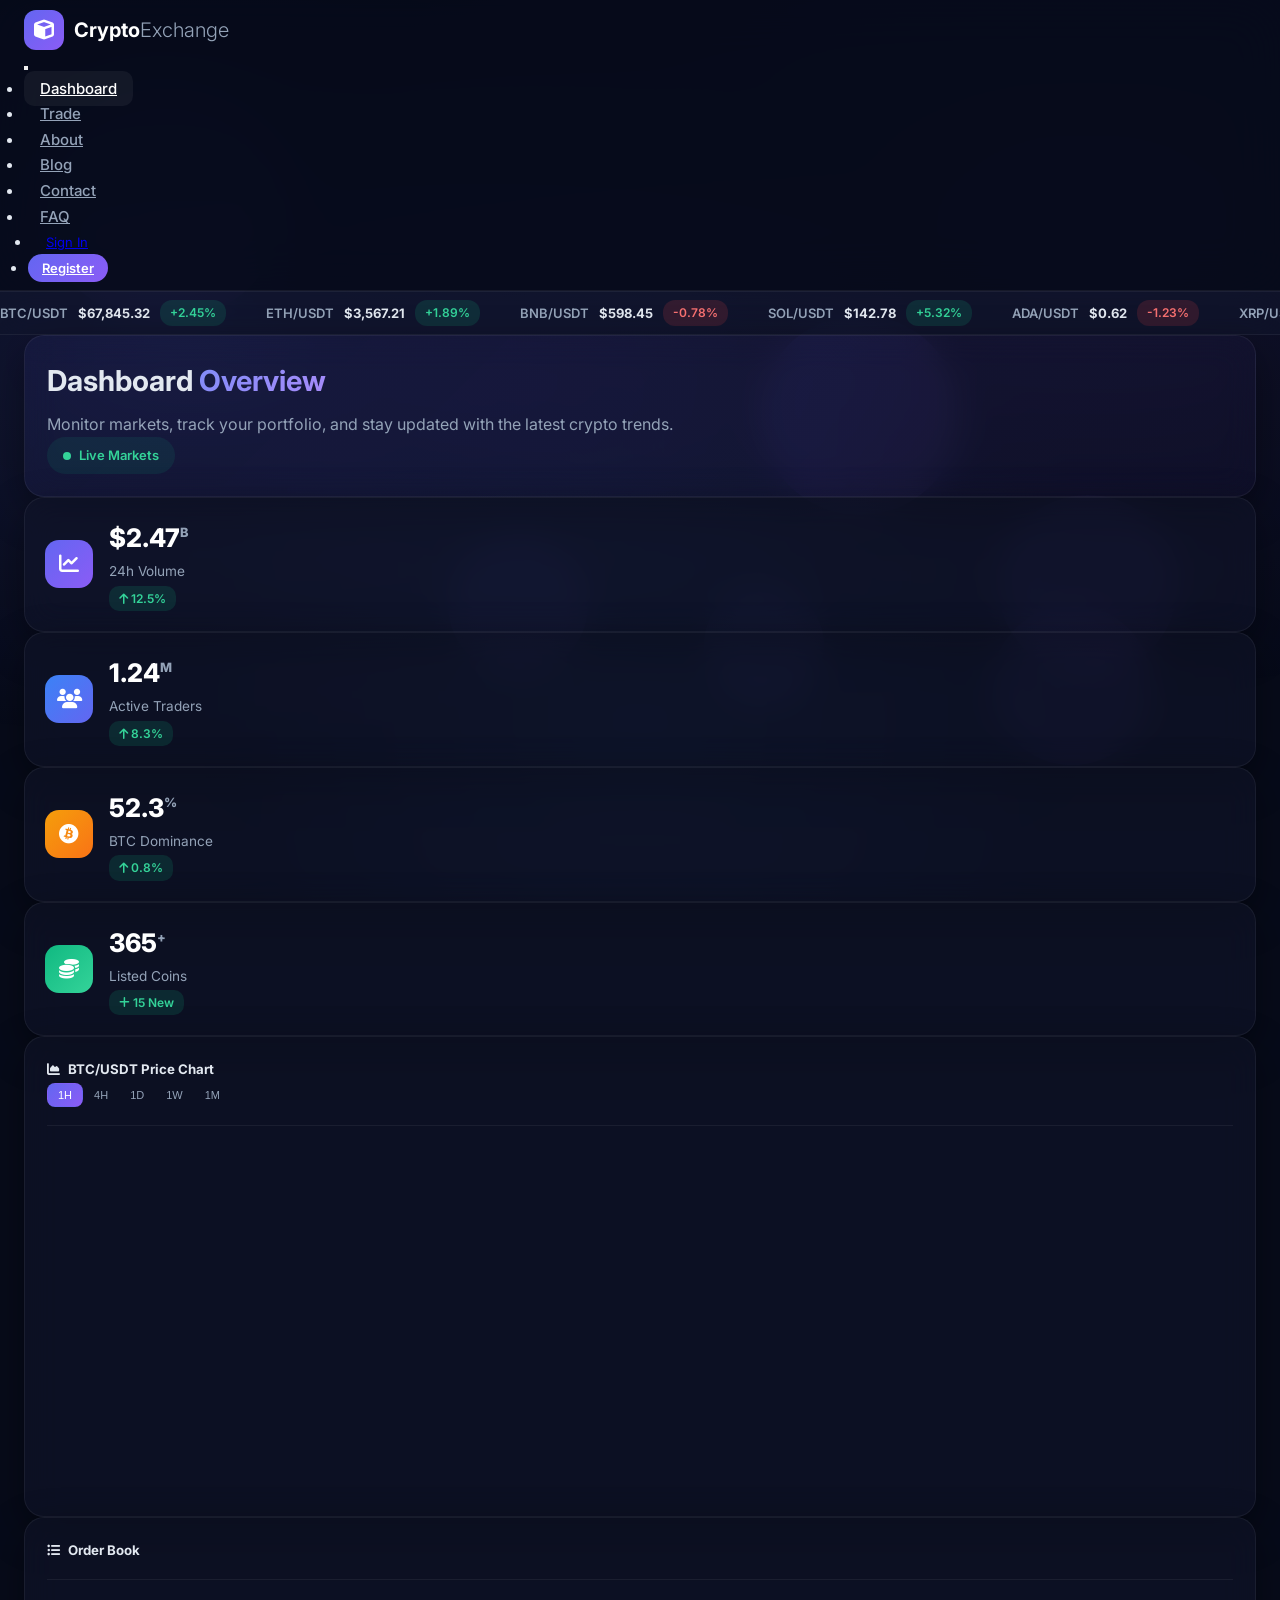
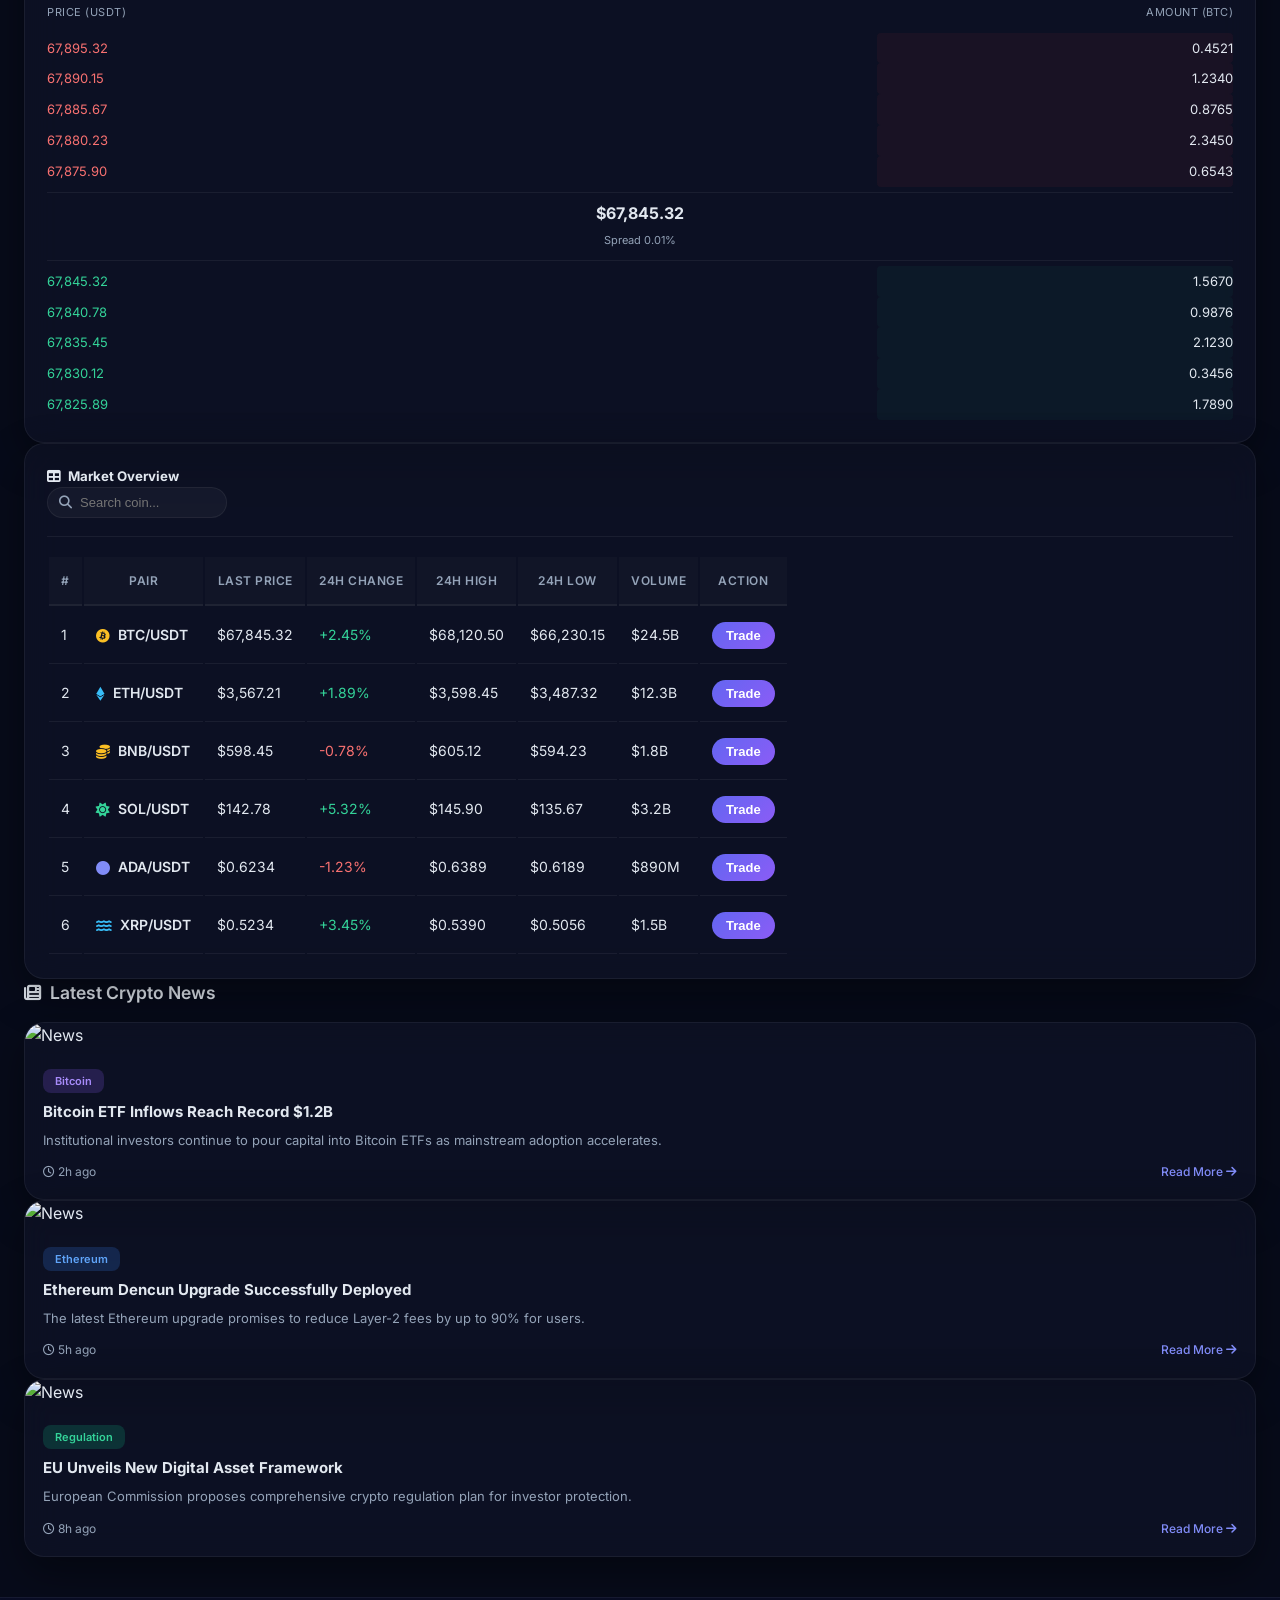
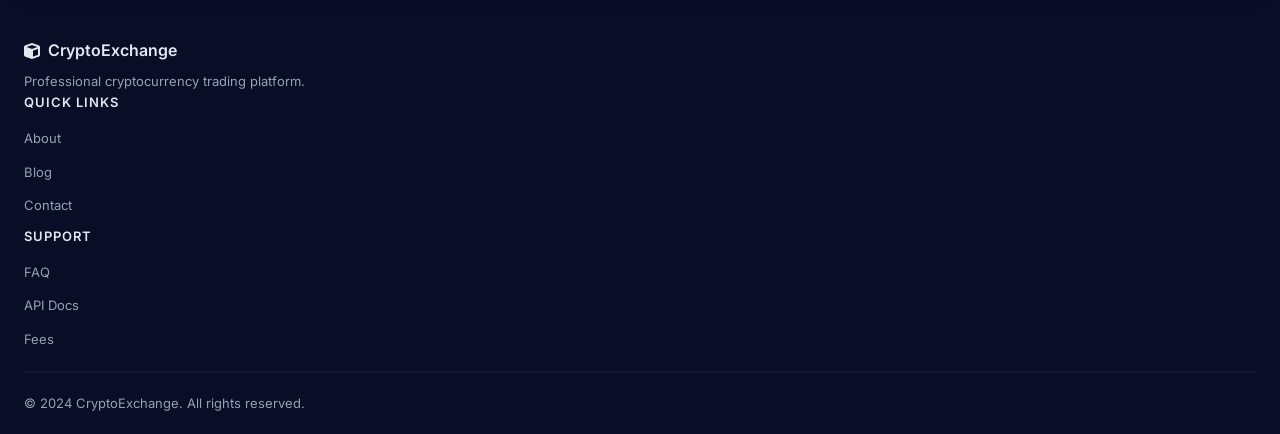
==== pages/index.html @ f432518b "✨ index.html - css" ====
<!-- crypto-exchange-frontend/pages/index.html -->
<!DOCTYPE html>
<html lang="en" data-bs-theme="dark">
<head>
<meta charset="UTF-8">
<meta name="viewport" content="width=device-width,initial-scale=1.0">
<meta name="description" content="CryptoExchange - Professional Cryptocurrency Trading Platform with real-time analytics">
<title>CryptoExchange - Dashboard</title>
<link href="https://lib.arvancloud.ir/bootstrap/5.3.0-alpha1/css/bootstrap.min.css" rel="stylesheet">
<link href="https://lib.arvancloud.ir/font-awesome/6.3.0/css/all.css" rel="stylesheet">
<link href="https://fonts.googleapis.com/css2?family=Inter:wght@300;400;500;600;700;800;900&display=swap" rel="stylesheet">
<link href="../assets/css/glassmorphism.css" rel="stylesheet">
<link href="../assets/css/style.css" rel="stylesheet">
</head>
<body class="premium-theme">

<div class="animated-bg">
<div class="particle particle-1"></div><div class="particle particle-2"></div><div class="particle particle-3"></div>
<div class="particle particle-4"></div><div class="particle particle-5"></div><div class="particle particle-6"></div>
</div>

<header class="premium-header">
<nav class="navbar navbar-expand-xl">
<div class="container-fluid px-4">
<a class="navbar-brand premium-logo" href="index.html">
<div class="logo-icon"><i class="fas fa-cube"></i></div>
<div class="logo-text"><span class="logo-primary">Crypto</span><span class="logo-secondary">Exchange</span></div>
</a>
<button class="navbar-toggler" type="button" data-bs-toggle="collapse" data-bs-target="#mainNav">
<span class="navbar-toggler-icon"></span>
</button>
<div class="collapse navbar-collapse" id="mainNav">
<ul class="navbar-nav ms-auto align-items-center gap-1">
<li class="nav-item"><a class="nav-link active" href="index.html">Dashboard</a></li>
<li class="nav-item"><a class="nav-link" href="trade.html">Trade</a></li>
<li class="nav-item"><a class="nav-link" href="about.html">About</a></li>
<li class="nav-item"><a class="nav-link" href="blog.html">Blog</a></li>
<li class="nav-item"><a class="nav-link" href="contact.html">Contact</a></li>
<li class="nav-item"><a class="nav-link" href="faq.html">FAQ</a></li>
<li class="nav-item ms-2"><a href="login.html" class="btn btn-outline-light btn-sm rounded-pill px-3">Sign In</a></li>
<li class="nav-item ms-1"><a href="register.html" class="btn btn-premium-primary btn-sm rounded-pill px-3">Register</a></li>
</ul>
</div>
</div>
</nav>
</header>

<div class="live-ticker-bar">
<div class="ticker-container">
<div class="ticker-track" id="tickerTrack"></div>
</div>
</div>

<main class="dashboard-main">
<div class="container-fluid px-4 py-4">

<div class="row mb-4">
<div class="col-12">
<div class="premium-glass-card welcome-section">
<div class="row align-items-center">
<div class="col-lg-8">
<h1 class="welcome-title">Dashboard <span class="text-gradient-animated">Overview</span></h1>
<p class="welcome-subtitle">Monitor markets, track your portfolio, and stay updated with the latest crypto trends.</p>
</div>
<div class="col-lg-4 text-end d-none d-lg-block">
<div class="live-indicator"><span class="pulse-dot"></span><span class="live-text">Live Markets</span></div>
</div>
</div>
</div>
</div>
</div>

<div class="row g-3 mb-4">
<div class="col-6 col-xl-3">
<div class="premium-glass-card stat-card">
<div class="stat-icon-wrapper bg-gradient-purple"><i class="fas fa-chart-line"></i></div>
<div class="stat-info"><h3 class="stat-value">$2.47<span>B</span></h3><p class="stat-label">24h Volume</p><span class="stat-change positive"><i class="fas fa-arrow-up"></i> 12.5%</span></div>
</div>
</div>
<div class="col-6 col-xl-3">
<div class="premium-glass-card stat-card">
<div class="stat-icon-wrapper bg-gradient-blue"><i class="fas fa-users"></i></div>
<div class="stat-info"><h3 class="stat-value">1.24<span>M</span></h3><p class="stat-label">Active Traders</p><span class="stat-change positive"><i class="fas fa-arrow-up"></i> 8.3%</span></div>
</div>
</div>
<div class="col-6 col-xl-3">
<div class="premium-glass-card stat-card">
<div class="stat-icon-wrapper bg-gradient-orange"><i class="fab fa-bitcoin"></i></div>
<div class="stat-info"><h3 class="stat-value">52.3<span>%</span></h3><p class="stat-label">BTC Dominance</p><span class="stat-change positive"><i class="fas fa-arrow-up"></i> 0.8%</span></div>
</div>
</div>
<div class="col-6 col-xl-3">
<div class="premium-glass-card stat-card">
<div class="stat-icon-wrapper bg-gradient-green"><i class="fas fa-coins"></i></div>
<div class="stat-info"><h3 class="stat-value">365<span>+</span></h3><p class="stat-label">Listed Coins</p><span class="stat-change positive"><i class="fas fa-plus"></i> 15 New</span></div>
</div>
</div>
</div>

<div class="row g-3 mb-4">
<div class="col-xl-8">
<div class="premium-glass-card chart-card">
<div class="card-header-clean d-flex justify-content-between align-items-center">
<h5><i class="fas fa-chart-area me-2"></i>BTC/USDT Price Chart</h5>
<div class="btn-group btn-group-sm">
<button class="btn btn-timeframe active">1H</button><button class="btn btn-timeframe">4H</button><button class="btn btn-timeframe">1D</button><button class="btn btn-timeframe">1W</button><button class="btn btn-timeframe">1M</button>
</div>
</div>
<div class="chart-wrapper" style="height:350px"><canvas id="mainChart"></canvas></div>
</div>
</div>
<div class="col-xl-4">
<div class="premium-glass-card">
<div class="card-header-clean"><h5><i class="fas fa-list-ul me-2"></i>Order Book</h5></div>
<div class="ob-mini-header"><span>Price (USDT)</span><span>Amount (BTC)</span></div>
<div class="ob-mini-asks">
<div class="ob-mini-row ask"><span class="text-danger">67,895.32</span><span>0.4521</span></div>
<div class="ob-mini-row ask"><span class="text-danger">67,890.15</span><span>1.2340</span></div>
<div class="ob-mini-row ask"><span class="text-danger">67,885.67</span><span>0.8765</span></div>
<div class="ob-mini-row ask"><span class="text-danger">67,880.23</span><span>2.3450</span></div>
<div class="ob-mini-row ask"><span class="text-danger">67,875.90</span><span>0.6543</span></div>
</div>
<div class="ob-mini-spread"><span>$67,845.32</span><small>Spread 0.01%</small></div>
<div class="ob-mini-bids">
<div class="ob-mini-row bid"><span class="text-success">67,845.32</span><span>1.5670</span></div>
<div class="ob-mini-row bid"><span class="text-success">67,840.78</span><span>0.9876</span></div>
<div class="ob-mini-row bid"><span class="text-success">67,835.45</span><span>2.1230</span></div>
<div class="ob-mini-row bid"><span class="text-success">67,830.12</span><span>0.3456</span></div>
<div class="ob-mini-row bid"><span class="text-success">67,825.89</span><span>1.7890</span></div>
</div>
</div>
</div>
</div>

<div class="row mb-4">
<div class="col-12">
<div class="premium-glass-card">
<div class="card-header-clean d-flex justify-content-between align-items-center">
<h5><i class="fas fa-table me-2"></i>Market Overview</h5>
<div class="search-wrapper small"><i class="fas fa-search search-icon"></i><input type="search" class="premium-search" placeholder="Search coin..."></div>
</div>
<div class="table-responsive premium-table">
<table class="table table-hover align-middle">
<thead><tr><th>#</th><th>Pair</th><th>Last Price</th><th>24h Change</th><th>24h High</th><th>24h Low</th><th>Volume</th><th>Action</th></tr></thead>
<tbody>
<tr><td>1</td><td><div class="coin-info"><i class="fab fa-bitcoin text-warning"></i><span class="fw-bold ms-2">BTC/USDT</span></div></td><td>$67,845.32</td><td class="text-success">+2.45%</td><td>$68,120.50</td><td>$66,230.15</td><td>$24.5B</td><td><button class="btn btn-premium-primary btn-sm">Trade</button></td></tr>
<tr><td>2</td><td><div class="coin-info"><i class="fab fa-ethereum text-info"></i><span class="fw-bold ms-2">ETH/USDT</span></div></td><td>$3,567.21</td><td class="text-success">+1.89%</td><td>$3,598.45</td><td>$3,487.32</td><td>$12.3B</td><td><button class="btn btn-premium-primary btn-sm">Trade</button></td></tr>
<tr><td>3</td><td><div class="coin-info"><i class="fas fa-coins text-warning"></i><span class="fw-bold ms-2">BNB/USDT</span></div></td><td>$598.45</td><td class="text-danger">-0.78%</td><td>$605.12</td><td>$594.23</td><td>$1.8B</td><td><button class="btn btn-premium-primary btn-sm">Trade</button></td></tr>
<tr><td>4</td><td><div class="coin-info"><i class="fas fa-sun text-success"></i><span class="fw-bold ms-2">SOL/USDT</span></div></td><td>$142.78</td><td class="text-success">+5.32%</td><td>$145.90</td><td>$135.67</td><td>$3.2B</td><td><button class="btn btn-premium-primary btn-sm">Trade</button></td></tr>
<tr><td>5</td><td><div class="coin-info"><i class="fas fa-circle text-primary"></i><span class="fw-bold ms-2">ADA/USDT</span></div></td><td>$0.6234</td><td class="text-danger">-1.23%</td><td>$0.6389</td><td>$0.6189</td><td>$890M</td><td><button class="btn btn-premium-primary btn-sm">Trade</button></td></tr>
<tr><td>6</td><td><div class="coin-info"><i class="fas fa-water text-info"></i><span class="fw-bold ms-2">XRP/USDT</span></div></td><td>$0.5234</td><td class="text-success">+3.45%</td><td>$0.5390</td><td>$0.5056</td><td>$1.5B</td><td><button class="btn btn-premium-primary btn-sm">Trade</button></td></tr>
</tbody>
</table>
</div>
</div>
</div>
</div>

<div class="row g-3 mb-4">
<div class="col-12"><h5 class="section-title"><i class="fas fa-newspaper me-2"></i>Latest Crypto News</h5></div>
<div class="col-md-6 col-lg-4">
<div class="premium-glass-card news-card">
<div class="news-img"><img src="https://images.unsplash.com/photo-1639762681485-074b7f938ba0?w=600" alt="News"></div>
<div class="news-body"><span class="badge bg-purple">Bitcoin</span><h6>Bitcoin ETF Inflows Reach Record $1.2B</h6><p>Institutional investors continue to pour capital into Bitcoin ETFs as mainstream adoption accelerates.</p><div class="news-meta"><span><i class="far fa-clock"></i> 2h ago</span><a href="blog-single.html">Read More <i class="fas fa-arrow-right"></i></a></div></div>
</div>
</div>
<div class="col-md-6 col-lg-4">
<div class="premium-glass-card news-card">
<div class="news-img"><img src="https://images.unsplash.com/photo-1621761191319-c6fb62004040?w=600" alt="News"></div>
<div class="news-body"><span class="badge bg-blue">Ethereum</span><h6>Ethereum Dencun Upgrade Successfully Deployed</h6><p>The latest Ethereum upgrade promises to reduce Layer-2 fees by up to 90% for users.</p><div class="news-meta"><span><i class="far fa-clock"></i> 5h ago</span><a href="blog-single.html">Read More <i class="fas fa-arrow-right"></i></a></div></div>
</div>
</div>
<div class="col-md-6 col-lg-4">
<div class="premium-glass-card news-card">
<div class="news-img"><img src="https://images.unsplash.com/photo-1639322537228-f710d846310a?w=600" alt="News"></div>
<div class="news-body"><span class="badge bg-green">Regulation</span><h6>EU Unveils New Digital Asset Framework</h6><p>European Commission proposes comprehensive crypto regulation plan for investor protection.</p><div class="news-meta"><span><i class="far fa-clock"></i> 8h ago</span><a href="blog-single.html">Read More <i class="fas fa-arrow-right"></i></a></div></div>
</div>
</div>
</div>

</div>
</main>

<footer class="premium-footer">
<div class="container-fluid px-4">
<div class="row g-3">
<div class="col-md-6"><div class="footer-brand-small"><i class="fas fa-cube me-2"></i>CryptoExchange</div><p class="footer-desc">Professional cryptocurrency trading platform.</p></div>
<div class="col-md-3"><h6>Quick Links</h6><ul><li><a href="about.html">About</a></li><li><a href="blog.html">Blog</a></li><li><a href="contact.html">Contact</a></li></ul></div>
<div class="col-md-3"><h6>Support</h6><ul><li><a href="faq.html">FAQ</a></li><li><a href="#">API Docs</a></li><li><a href="#">Fees</a></li></ul></div>
</div>
<hr class="footer-divider">
<p class="text-center footer-bottom-text">&copy; 2024 CryptoExchange. All rights reserved.</p>
</div>
</footer>

<script src="https://lib.arvancloud.ir/bootstrap/5.3.0-alpha1/js/bootstrap.bundle.min.js"></script>
<script src="https://lib.arvancloud.ir/Chart.js/4.2.1/chart.umd.js"></script>
<script>
const coins=[{name:'BTC',price:67845.32,change:2.45},{name:'ETH',price:3567.21,change:1.89},{name:'BNB',price:598.45,change:-0.78},{name:'SOL',price:142.78,change:5.32},{name:'ADA',price:0.6234,change:-1.23},{name:'XRP',price:0.5234,change:3.45},{name:'DOGE',price:0.1234,change:8.90},{name:'DOT',price:7.89,change:-2.34},{name:'AVAX',price:34.56,change:1.67},{name:'MATIC',price:0.89,change:-0.45},{name:'LINK',price:14.56,change:4.56},{name:'UNI',price:7.23,change:2.34},{name:'ATOM',price:9.78,change:-1.89},{name:'LTC',price:78.90,change:0.67},{name:'NEAR',price:5.67,change:12.34}];
const track=document.getElementById('tickerTrack');
coins.forEach(c=>{const cl=c.change>=0?'positive':'negative';const s=c.change>=0?'+':'';track.innerHTML+=`<div class="ticker-item"><span class="ticker-pair">${c.name}/USDT</span><span class="ticker-price">$${c.price.toLocaleString('en-US',{minimumFractionDigits:2,maximumFractionDigits:2})}</span><span class="ticker-change ${cl}">${s}${c.change}%</span></div>`});
track.innerHTML+=track.innerHTML;
const ctx=document.getElementById('mainChart');
if(ctx){const data=[];const labels=[];let price=67000;for(let i=30;i>=0;i--){price+=(Math.random()-0.5)*500;data.push(price);labels.push(`${i}d ago`)}const gradient=ctx.getContext('2d').createLinearGradient(0,0,0,350);gradient.addColorStop(0,'rgba(99,102,241,0.3)');gradient.addColorStop(1,'rgba(99,102,241,0)');new Chart(ctx,{type:'line',data:{labels,datasets:[{label:'BTC/USDT',data,borderColor:'#818cf8',backgroundColor:gradient,borderWidth:2,tension:0.4,fill:true,pointRadius:0,pointHoverRadius:6,pointHoverBackgroundColor:'#818cf8',pointHoverBorderColor:'#fff',pointHoverBorderWidth:2}]},options:{responsive:true,maintainAspectRatio:false,interaction:{intersect:false,mode:'index'},plugins:{legend:{display:false},tooltip:{backgroundColor:'rgba(15,20,45,0.95)',titleColor:'#94a3b8',bodyColor:'#f1f5f9',borderColor:'rgba(255,255,255,0.1)',borderWidth:1,padding:12,displayColors:false,callbacks:{label:function(ctx){return'$'+ctx.parsed.y.toFixed(2)}}}},scales:{x:{grid:{color:'rgba(255,255,255,0.03)'},ticks:{color:'#94a3b8',font:{size:10},maxTicksLimit:8}},y:{grid:{color:'rgba(255,255,255,0.03)'},ticks:{color:'#94a3b8',font:{size:10},callback:function(v){return'$'+v.toLocaleString()}}}}}})}
</script>
</body>
</html>
---- assets/css/glassmorphism.css ----
/* assets/css/glassmorphism.css */
:root{
--premium-bg:#070b1a;
--glass-bg:rgba(18,22,45,0.5);
--glass-border:rgba(255,255,255,0.06);
--glass-shadow:0 15px 40px rgba(0,0,0,0.4);
--blur:16px;
--radius:20px;
--radius-sm:12px;
--transition:all 0.35s cubic-bezier(0.4,0,0.2,1);
--text-primary:#e2e8f0;
--text-secondary:#94a3b8;
--purple-grad:linear-gradient(135deg,#6366f1,#8b5cf6);
--blue-grad:linear-gradient(135deg,#3b82f6,#6366f1);
--orange-grad:linear-gradient(135deg,#f59e0b,#f97316);
--green-grad:linear-gradient(135deg,#10b981,#34d399);
}
*{margin:0;padding:0;box-sizing:border-box}
body.premium-theme{background:var(--premium-bg);color:var(--text-primary);font-family:'Inter',sans-serif;min-height:100vh;overflow-x:hidden;position:relative;font-size:16px;line-height:1.6}
body.premium-theme::before{content:'';position:fixed;top:0;left:0;right:0;bottom:0;background:radial-gradient(ellipse at 15% 40%,rgba(99,102,241,0.12) 0%,transparent 50%),radial-gradient(ellipse at 85% 25%,rgba(139,92,246,0.08) 0%,transparent 50%),radial-gradient(ellipse at 50% 80%,rgba(59,130,246,0.06) 0%,transparent 50%);pointer-events:none;z-index:0}
.animated-bg{position:fixed;top:0;left:0;width:100%;height:100%;pointer-events:none;z-index:0}
.particle{position:absolute;border-radius:50%;background:var(--purple-grad);opacity:0.06;animation:float 8s ease-in-out infinite}
.particle-1{width:250px;height:250px;top:8%;left:3%;animation-delay:0s}
.particle-2{width:180px;height:180px;top:55%;right:8%;animation-delay:2s}
.particle-3{width:140px;height:140px;bottom:25%;left:35%;animation-delay:4s}
.particle-4{width:200px;height:200px;top:35%;right:25%;animation-delay:1s}
.particle-5{width:120px;height:120px;top:65%;left:55%;animation-delay:3s}
.particle-6{width:160px;height:160px;bottom:15%;right:10%;animation-delay:5s}
@keyframes float{0%,100%{transform:translateY(0) scale(1)}50%{transform:translateY(-30px) scale(1.1)}}
.premium-header{position:sticky;top:0;z-index:1000;background:rgba(7,11,26,0.85);backdrop-filter:blur(25px);-webkit-backdrop-filter:blur(25px);border-bottom:1px solid var(--glass-border);padding:10px 0}
.premium-logo{display:flex;align-items:center;gap:10px;text-decoration:none;color:white}
.premium-logo:hover{color:white}
.logo-icon{width:40px;height:40px;background:var(--purple-grad);border-radius:12px;display:flex;align-items:center;justify-content:center;font-size:20px}
.logo-primary{font-weight:700;font-size:20px;color:white}
.logo-secondary{font-weight:300;font-size:20px;color:var(--text-secondary)}
.nav-link{color:var(--text-secondary)!important;padding:8px 16px!important;border-radius:10px;font-weight:500;font-size:15px;transition:var(--transition)}
.nav-link:hover,.nav-link.active{color:white!important;background:rgba(255,255,255,0.05)}
.btn-premium-primary{background:var(--purple-grad);border:none;color:white;font-weight:600;padding:10px 24px;border-radius:50px;transition:var(--transition)}
.btn-premium-primary:hover{transform:scale(1.05);box-shadow:0 8px 25px rgba(99,102,241,0.4);color:white}
.live-ticker-bar{background:rgba(18,22,45,0.6);backdrop-filter:blur(15px);border-top:1px solid var(--glass-border);border-bottom:1px solid var(--glass-border);padding:8px 0;overflow:hidden;position:relative;z-index:1}
.ticker-container{width:100%;overflow:hidden}
.ticker-track{display:flex;gap:40px;animation:ticker-scroll 45s linear infinite;white-space:nowrap}
@keyframes ticker-scroll{0%{transform:translateX(0)}100%{transform:translateX(-50%)}}
.ticker-item{display:inline-flex;align-items:center;gap:10px;font-size:13px;flex-shrink:0}
.ticker-pair{color:var(--text-secondary);font-weight:600}
.ticker-price{font-weight:700}
.ticker-change{padding:3px 10px;border-radius:12px;font-size:12px;font-weight:600}
.ticker-change.positive{background:rgba(16,185,129,0.15);color:#34d399}
.ticker-change.negative{background:rgba(239,68,68,0.15);color:#f87171}
.premium-glass-card{background:var(--glass-bg);backdrop-filter:blur(var(--blur));-webkit-backdrop-filter:blur(var(--blur));border:1px solid var(--glass-border);border-radius:var(--radius);box-shadow:var(--glass-shadow);padding:22px;transition:var(--transition);position:relative;z-index:1}
.premium-glass-card:hover{border-color:rgba(255,255,255,0.12);box-shadow:0 20px 50px rgba(0,0,0,0.5)}
.card-header-clean{padding-bottom:18px;margin-bottom:18px;border-bottom:1px solid var(--glass-border)}
.welcome-section{background:linear-gradient(135deg,rgba(99,102,241,0.08),rgba(139,92,246,0.04))}
.welcome-title{font-size:1.8em;font-weight:700;margin-bottom:8px}
.text-gradient-animated{background:linear-gradient(135deg,#818cf8,#a78bfa,#818cf8);background-size:200% 200%;-webkit-background-clip:text;-webkit-text-fill-color:transparent;animation:gradient-shift 3s ease infinite}
@keyframes gradient-shift{0%,100%{background-position:0% 50%}50%{background-position:100% 50%}}
.welcome-subtitle{color:var(--text-secondary);font-size:1em;margin:0}
.live-indicator{display:inline-flex;align-items:center;gap:8px;background:rgba(16,185,129,0.1);padding:8px 16px;border-radius:30px}
.pulse-dot{width:8px;height:8px;background:#34d399;border-radius:50%;animation:pulse 2s infinite}
@keyframes pulse{0%,100%{opacity:1;box-shadow:0 0 0 0 rgba(16,185,129,0.4)}50%{opacity:0.6;box-shadow:0 0 0 10px rgba(16,185,129,0)}}
.live-text{color:#34d399;font-size:13px;font-weight:600}
.stat-card{display:flex;align-items:center;gap:16px;padding:20px}
.stat-icon-wrapper{width:48px;height:48px;border-radius:14px;display:flex;align-items:center;justify-content:center;font-size:20px;color:white;flex-shrink:0}
.bg-gradient-purple{background:var(--purple-grad)}
.bg-gradient-blue{background:var(--blue-grad)}
.bg-gradient-orange{background:var(--orange-grad)}
.bg-gradient-green{background:var(--green-grad)}
.stat-value{font-size:1.6em;font-weight:800;margin:0;color:white}
.stat-value span{font-size:0.5em;vertical-align:super;color:var(--text-secondary)}
.stat-label{font-size:0.85em;color:var(--text-secondary);margin:2px 0}
.stat-change{font-size:12px;font-weight:600;padding:3px 10px;border-radius:10px;display:inline-block}
.stat-change.positive{background:rgba(16,185,129,0.15);color:#34d399}
.btn-timeframe{background:transparent;border:1px solid transparent;color:var(--text-secondary);padding:6px 14px;border-radius:8px;font-size:12px;transition:var(--transition);cursor:pointer}
.btn-timeframe.active,.btn-timeframe:hover{background:var(--purple-grad);color:white;border-color:transparent}
.chart-wrapper canvas{max-height:350px}
.ob-mini-header{display:flex;justify-content:space-between;padding:6px 0;font-size:11px;color:var(--text-secondary);text-transform:uppercase;letter-spacing:0.5px;margin-bottom:5px}
.ob-mini-row{display:flex;justify-content:space-between;padding:5px 0;font-size:13px}
.ob-mini-row.ask{position:relative}
.ob-mini-row.ask::after{content:'';position:absolute;right:0;top:0;height:100%;width:30%;background:rgba(239,68,68,0.05);border-radius:4px;z-index:-1}
.ob-mini-row.bid{position:relative}
.ob-mini-row.bid::after{content:'';position:absolute;right:0;top:0;height:100%;width:30%;background:rgba(16,185,129,0.05);border-radius:4px;z-index:-1}
.ob-mini-spread{text-align:center;padding:8px 0;border-top:1px solid var(--glass-border);border-bottom:1px solid var(--glass-border);margin:5px 0}
.ob-mini-spread span{font-weight:700;font-size:16px;display:block}
.ob-mini-spread small{color:var(--text-secondary);font-size:11px}
.premium-table{overflow-x:auto;-webkit-overflow-scrolling:touch}
.premium-table table{margin:0;min-width:700px}
.premium-table th{background:rgba(255,255,255,0.02);color:var(--text-secondary);font-weight:600;font-size:12px;text-transform:uppercase;letter-spacing:0.5px;padding:14px 12px;border-bottom:2px solid var(--glass-border)}
.premium-table td{padding:14px 12px;border-bottom:1px solid var(--glass-border);font-size:14px}
.premium-table tbody tr{transition:var(--transition)}
.premium-table tbody tr:hover{background:rgba(99,102,241,0.04)}
.coin-info{display:flex;align-items:center}
.news-card{padding:0;overflow:hidden}
.news-img img{width:100%;height:180px;object-fit:cover}
.news-body{padding:18px}
.news-body .badge{padding:5px 12px;border-radius:8px;font-size:11px;font-weight:600;margin-bottom:10px}
.news-body .badge.bg-purple{background:rgba(139,92,246,0.2);color:#a78bfa}
.news-body .badge.bg-blue{background:rgba(59,130,246,0.2);color:#60a5fa}
.news-body .badge.bg-green{background:rgba(16,185,129,0.2);color:#34d399}
.news-body h6{font-size:15px;margin:8px 0;line-height:1.4}
.news-body p{font-size:13px;color:var(--text-secondary);margin:0 0 12px}
.news-meta{display:flex;justify-content:space-between;align-items:center;font-size:12px;color:var(--text-secondary)}
.news-meta a{color:#818cf8;text-decoration:none;font-weight:500}
.news-meta a:hover{text-decoration:underline}
.section-title{font-size:1.1em;font-weight:600;margin-bottom:15px}
.search-wrapper{position:relative;display:inline-block}
.search-wrapper .search-icon{position:absolute;left:12px;top:50%;transform:translateY(-50%);color:var(--text-secondary);font-size:13px}
.premium-search{background:rgba(255,255,255,0.04);border:1px solid var(--glass-border);color:var(--text-primary);padding:8px 16px 8px 36px;border-radius:50px;font-size:13px;width:220px;transition:var(--transition);outline:none}
.premium-search:focus{border-color:#6366f1;background:rgba(255,255,255,0.06);width:260px}
.search-wrapper.small .premium-search{width:180px;padding:7px 14px 7px 32px}
.search-wrapper.small .premium-search:focus{width:220px}
.premium-footer{background:rgba(10,14,39,0.9);backdrop-filter:blur(20px);border-top:1px solid var(--glass-border);padding:40px 0 20px;margin-top:40px}
.footer-brand-small{font-size:16px;font-weight:600;display:flex;align-items:center;margin-bottom:8px}
.footer-desc{color:var(--text-secondary);font-size:13px}
.premium-footer h6{font-weight:600;font-size:13px;text-transform:uppercase;letter-spacing:1px;margin-bottom:12px}
.premium-footer ul{list-style:none;padding:0;margin:0}
.premium-footer ul li{margin-bottom:8px}
.premium-footer ul li a{color:var(--text-secondary);text-decoration:none;font-size:13px;transition:var(--transition)}
.premium-footer ul li a:hover{color:white}
.footer-divider{border-color:var(--glass-border);margin:20px 0}
.footer-bottom-text{color:var(--text-secondary);font-size:13px;margin:0}
@media (max-width:576px){.premium-glass-card{padding:16px}.stat-card{gap:12px;padding:16px}.stat-value{font-size:1.4em}.welcome-title{font-size:1.3em}.ticker-item{font-size:12px;gap:6px}.premium-table th,.premium-table td{padding:10px 8px;font-size:12px}.chart-wrapper{height:250px!important}}
@media (max-width:768px){.nav-link{padding:6px 12px!important;font-size:14px}.premium-header .btn{padding:8px 16px;font-size:13px}}
---- assets/css/style.css ----
/* assets/css/style.css - Minified extra styles */
.btn-outline-light:hover{background:rgba(255,255,255,0.1)}.text-success{color:#34d399!important}.text-danger{color:#f87171!important}.text-warning{color:#fbbf24!important}.text-info{color:#38bdf8!important}.text-primary{color:#818cf8!important}.fw-bold{font-weight:600}.ms-1{margin-left:0.25rem}.ms-2{margin-left:0.5rem}.ms-3{margin-left:1rem}.me-2{margin-right:0.5rem}.mb-0{margin-bottom:0}.px-3{padding-left:1rem;padding-right:1rem}.px-4{padding-left:1.5rem;padding-right:1.5rem}.rounded-pill{border-radius:50px}.btn-sm{padding:6px 14px;font-size:13px}.btn-group-sm>.btn{padding:5px 10px;font-size:11px}.gap-1{gap:0.25rem}.gap-3{gap:1rem}.g-3{--bs-gutter-y:1rem;--bs-gutter-x:1rem}
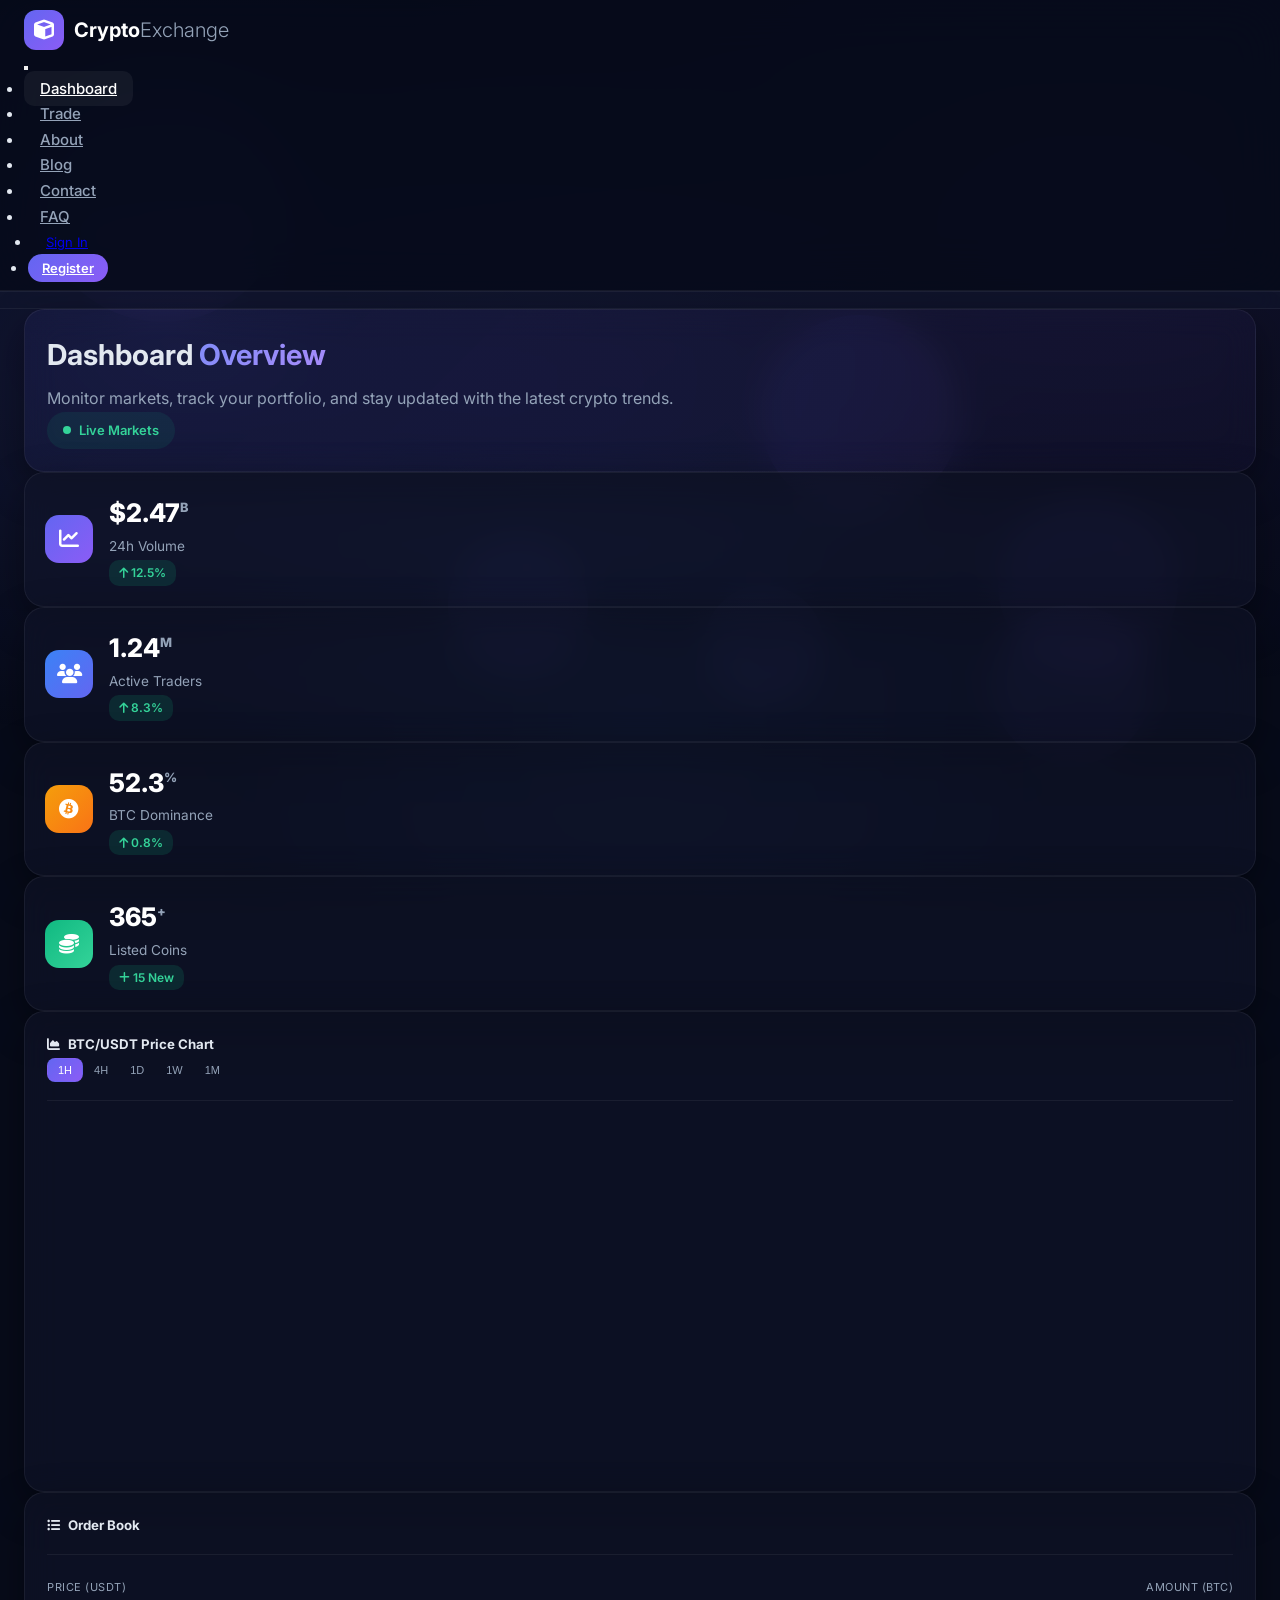
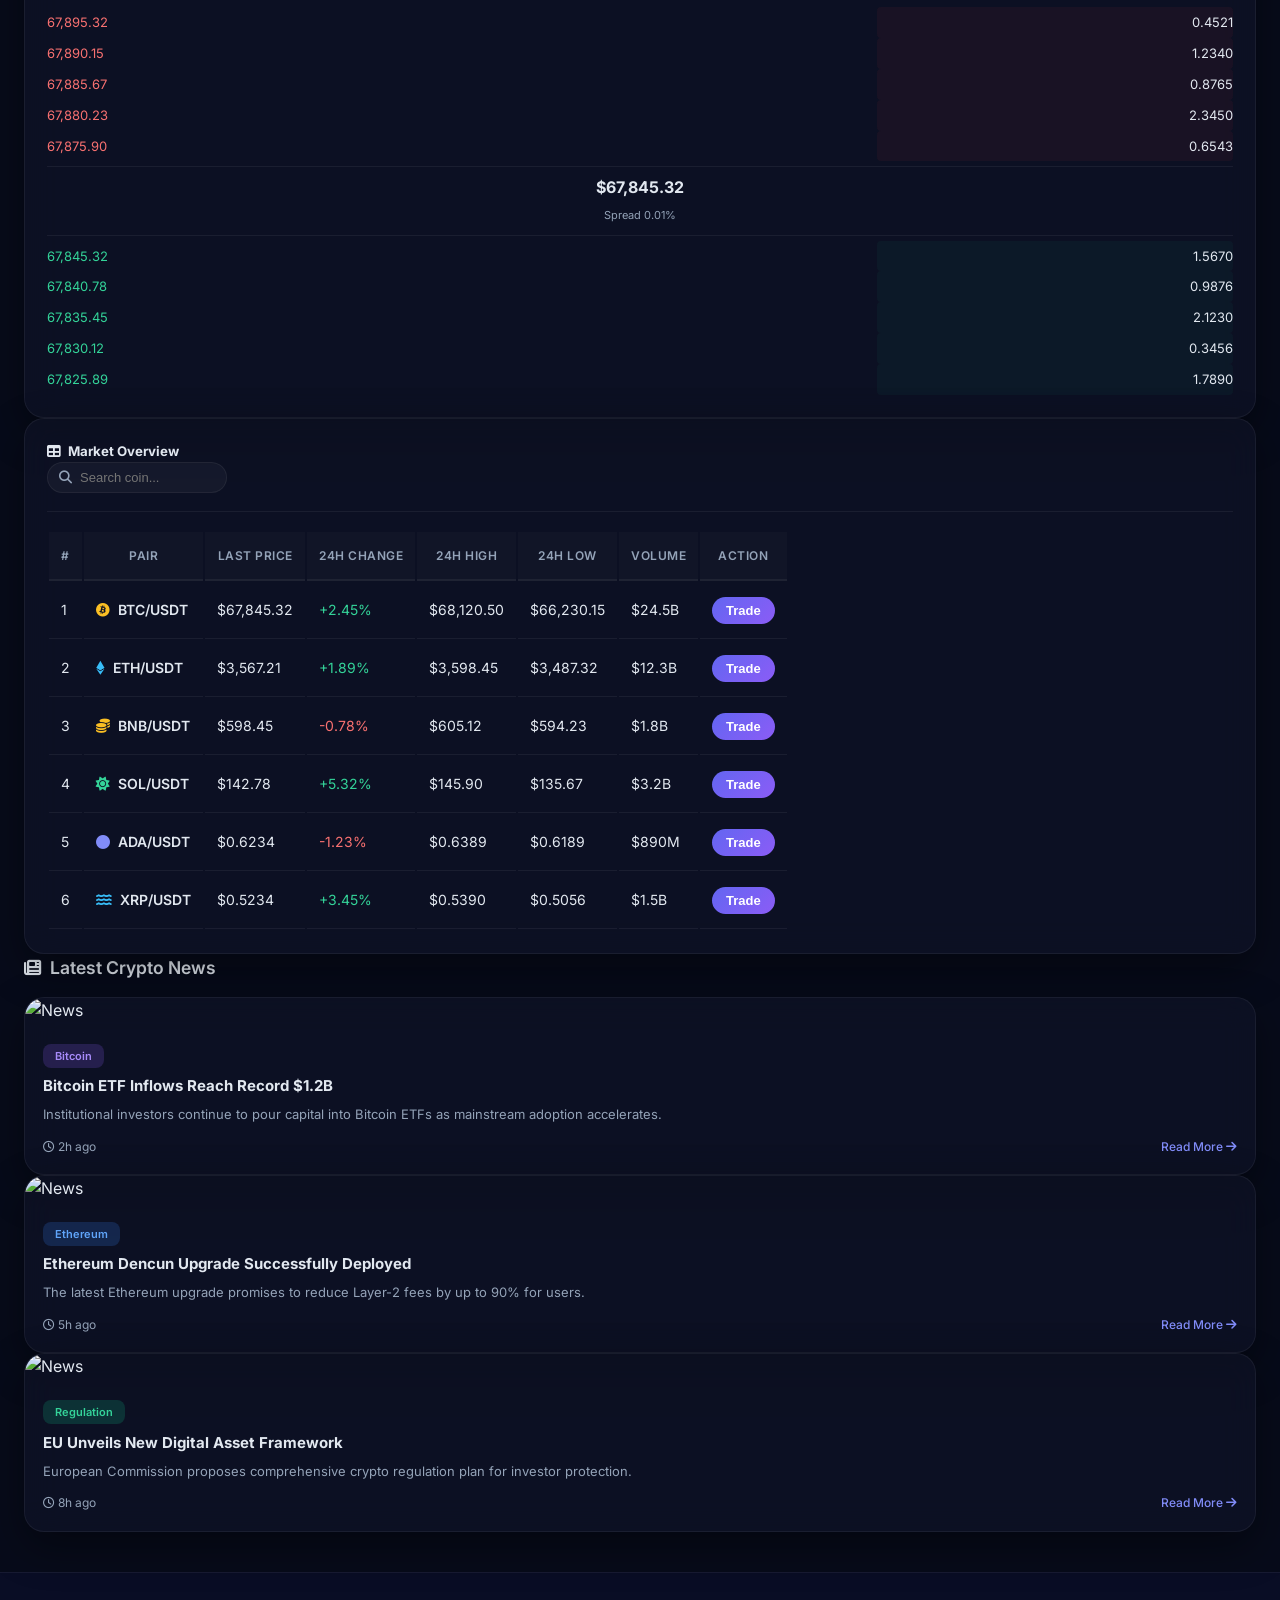
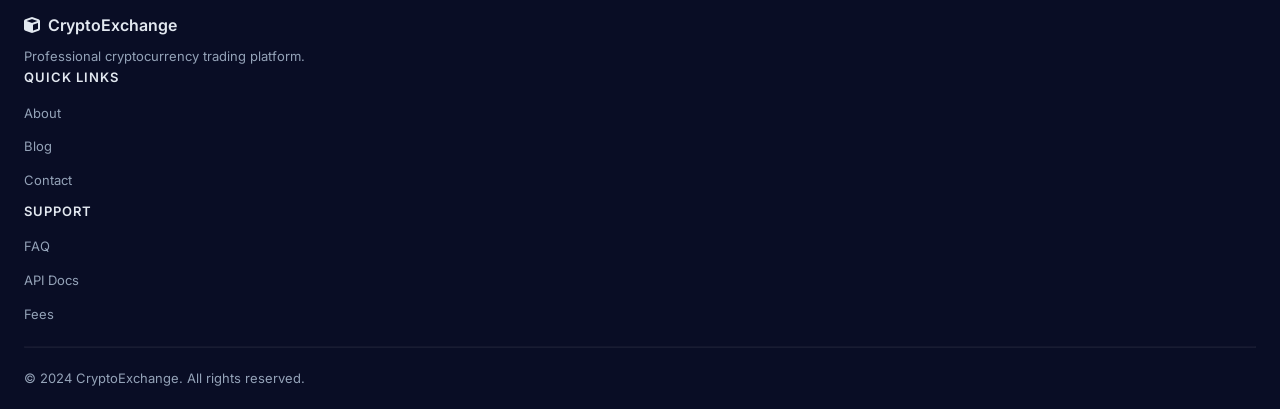
==== commit 16ebffcd: "profile page" ====
--- a/pages/index.html
+++ b/pages/index.html
@@ -1,207 +1,373 @@
 <!-- crypto-exchange-frontend/pages/index.html -->
 <!DOCTYPE html>
 <html lang="en" data-bs-theme="dark">
+
 <head>
-<meta charset="UTF-8">
-<meta name="viewport" content="width=device-width,initial-scale=1.0">
-<meta name="description" content="CryptoExchange - Professional Cryptocurrency Trading Platform with real-time analytics">
-<title>CryptoExchange - Dashboard</title>
-<link href="https://lib.arvancloud.ir/bootstrap/5.3.0-alpha1/css/bootstrap.min.css" rel="stylesheet">
-<link href="https://lib.arvancloud.ir/font-awesome/6.3.0/css/all.css" rel="stylesheet">
-<link href="https://fonts.googleapis.com/css2?family=Inter:wght@300;400;500;600;700;800;900&display=swap" rel="stylesheet">
-<link href="../assets/css/glassmorphism.css" rel="stylesheet">
-<link href="../assets/css/style.css" rel="stylesheet">
+    <meta charset="UTF-8">
+    <meta name="viewport" content="width=device-width,initial-scale=1.0">
+    <meta name="description"
+        content="CryptoExchange - Professional Cryptocurrency Trading Platform with real-time analytics">
+    <title>CryptoExchange - Dashboard</title>
+    <link href="https://lib.arvancloud.ir/bootstrap/5.3.0-alpha1/css/bootstrap.min.css" rel="stylesheet">
+    <link href="https://lib.arvancloud.ir/font-awesome/6.3.0/css/all.css" rel="stylesheet">
+    <link href="https://fonts.googleapis.com/css2?family=Inter:wght@300;400;500;600;700;800;900&display=swap"
+        rel="stylesheet">
+    <link href="../assets/css/glassmorphism.css" rel="stylesheet">
+    <link href="../assets/css/style.css" rel="stylesheet">
 </head>
+
 <body class="premium-theme">
 
-<div class="animated-bg">
-<div class="particle particle-1"></div><div class="particle particle-2"></div><div class="particle particle-3"></div>
-<div class="particle particle-4"></div><div class="particle particle-5"></div><div class="particle particle-6"></div>
-</div>
-
-<header class="premium-header">
-<nav class="navbar navbar-expand-xl">
-<div class="container-fluid px-4">
-<a class="navbar-brand premium-logo" href="index.html">
-<div class="logo-icon"><i class="fas fa-cube"></i></div>
-<div class="logo-text"><span class="logo-primary">Crypto</span><span class="logo-secondary">Exchange</span></div>
-</a>
-<button class="navbar-toggler" type="button" data-bs-toggle="collapse" data-bs-target="#mainNav">
-<span class="navbar-toggler-icon"></span>
-</button>
-<div class="collapse navbar-collapse" id="mainNav">
-<ul class="navbar-nav ms-auto align-items-center gap-1">
-<li class="nav-item"><a class="nav-link active" href="index.html">Dashboard</a></li>
-<li class="nav-item"><a class="nav-link" href="trade.html">Trade</a></li>
-<li class="nav-item"><a class="nav-link" href="about.html">About</a></li>
-<li class="nav-item"><a class="nav-link" href="blog.html">Blog</a></li>
-<li class="nav-item"><a class="nav-link" href="contact.html">Contact</a></li>
-<li class="nav-item"><a class="nav-link" href="faq.html">FAQ</a></li>
-<li class="nav-item ms-2"><a href="login.html" class="btn btn-outline-light btn-sm rounded-pill px-3">Sign In</a></li>
-<li class="nav-item ms-1"><a href="register.html" class="btn btn-premium-primary btn-sm rounded-pill px-3">Register</a></li>
-</ul>
-</div>
-</div>
-</nav>
-</header>
-
-<div class="live-ticker-bar">
-<div class="ticker-container">
-<div class="ticker-track" id="tickerTrack"></div>
-</div>
-</div>
-
-<main class="dashboard-main">
-<div class="container-fluid px-4 py-4">
-
-<div class="row mb-4">
-<div class="col-12">
-<div class="premium-glass-card welcome-section">
-<div class="row align-items-center">
-<div class="col-lg-8">
-<h1 class="welcome-title">Dashboard <span class="text-gradient-animated">Overview</span></h1>
-<p class="welcome-subtitle">Monitor markets, track your portfolio, and stay updated with the latest crypto trends.</p>
-</div>
-<div class="col-lg-4 text-end d-none d-lg-block">
-<div class="live-indicator"><span class="pulse-dot"></span><span class="live-text">Live Markets</span></div>
-</div>
-</div>
-</div>
-</div>
-</div>
-
-<div class="row g-3 mb-4">
-<div class="col-6 col-xl-3">
-<div class="premium-glass-card stat-card">
-<div class="stat-icon-wrapper bg-gradient-purple"><i class="fas fa-chart-line"></i></div>
-<div class="stat-info"><h3 class="stat-value">$2.47<span>B</span></h3><p class="stat-label">24h Volume</p><span class="stat-change positive"><i class="fas fa-arrow-up"></i> 12.5%</span></div>
-</div>
-</div>
-<div class="col-6 col-xl-3">
-<div class="premium-glass-card stat-card">
-<div class="stat-icon-wrapper bg-gradient-blue"><i class="fas fa-users"></i></div>
-<div class="stat-info"><h3 class="stat-value">1.24<span>M</span></h3><p class="stat-label">Active Traders</p><span class="stat-change positive"><i class="fas fa-arrow-up"></i> 8.3%</span></div>
-</div>
-</div>
-<div class="col-6 col-xl-3">
-<div class="premium-glass-card stat-card">
-<div class="stat-icon-wrapper bg-gradient-orange"><i class="fab fa-bitcoin"></i></div>
-<div class="stat-info"><h3 class="stat-value">52.3<span>%</span></h3><p class="stat-label">BTC Dominance</p><span class="stat-change positive"><i class="fas fa-arrow-up"></i> 0.8%</span></div>
-</div>
-</div>
-<div class="col-6 col-xl-3">
-<div class="premium-glass-card stat-card">
-<div class="stat-icon-wrapper bg-gradient-green"><i class="fas fa-coins"></i></div>
-<div class="stat-info"><h3 class="stat-value">365<span>+</span></h3><p class="stat-label">Listed Coins</p><span class="stat-change positive"><i class="fas fa-plus"></i> 15 New</span></div>
-</div>
-</div>
-</div>
-
-<div class="row g-3 mb-4">
-<div class="col-xl-8">
-<div class="premium-glass-card chart-card">
-<div class="card-header-clean d-flex justify-content-between align-items-center">
-<h5><i class="fas fa-chart-area me-2"></i>BTC/USDT Price Chart</h5>
-<div class="btn-group btn-group-sm">
-<button class="btn btn-timeframe active">1H</button><button class="btn btn-timeframe">4H</button><button class="btn btn-timeframe">1D</button><button class="btn btn-timeframe">1W</button><button class="btn btn-timeframe">1M</button>
-</div>
-</div>
-<div class="chart-wrapper" style="height:350px"><canvas id="mainChart"></canvas></div>
-</div>
-</div>
-<div class="col-xl-4">
-<div class="premium-glass-card">
-<div class="card-header-clean"><h5><i class="fas fa-list-ul me-2"></i>Order Book</h5></div>
-<div class="ob-mini-header"><span>Price (USDT)</span><span>Amount (BTC)</span></div>
-<div class="ob-mini-asks">
-<div class="ob-mini-row ask"><span class="text-danger">67,895.32</span><span>0.4521</span></div>
-<div class="ob-mini-row ask"><span class="text-danger">67,890.15</span><span>1.2340</span></div>
-<div class="ob-mini-row ask"><span class="text-danger">67,885.67</span><span>0.8765</span></div>
-<div class="ob-mini-row ask"><span class="text-danger">67,880.23</span><span>2.3450</span></div>
-<div class="ob-mini-row ask"><span class="text-danger">67,875.90</span><span>0.6543</span></div>
-</div>
-<div class="ob-mini-spread"><span>$67,845.32</span><small>Spread 0.01%</small></div>
-<div class="ob-mini-bids">
-<div class="ob-mini-row bid"><span class="text-success">67,845.32</span><span>1.5670</span></div>
-<div class="ob-mini-row bid"><span class="text-success">67,840.78</span><span>0.9876</span></div>
-<div class="ob-mini-row bid"><span class="text-success">67,835.45</span><span>2.1230</span></div>
-<div class="ob-mini-row bid"><span class="text-success">67,830.12</span><span>0.3456</span></div>
-<div class="ob-mini-row bid"><span class="text-success">67,825.89</span><span>1.7890</span></div>
-</div>
-</div>
-</div>
-</div>
-
-<div class="row mb-4">
-<div class="col-12">
-<div class="premium-glass-card">
-<div class="card-header-clean d-flex justify-content-between align-items-center">
-<h5><i class="fas fa-table me-2"></i>Market Overview</h5>
-<div class="search-wrapper small"><i class="fas fa-search search-icon"></i><input type="search" class="premium-search" placeholder="Search coin..."></div>
-</div>
-<div class="table-responsive premium-table">
-<table class="table table-hover align-middle">
-<thead><tr><th>#</th><th>Pair</th><th>Last Price</th><th>24h Change</th><th>24h High</th><th>24h Low</th><th>Volume</th><th>Action</th></tr></thead>
-<tbody>
-<tr><td>1</td><td><div class="coin-info"><i class="fab fa-bitcoin text-warning"></i><span class="fw-bold ms-2">BTC/USDT</span></div></td><td>$67,845.32</td><td class="text-success">+2.45%</td><td>$68,120.50</td><td>$66,230.15</td><td>$24.5B</td><td><button class="btn btn-premium-primary btn-sm">Trade</button></td></tr>
-<tr><td>2</td><td><div class="coin-info"><i class="fab fa-ethereum text-info"></i><span class="fw-bold ms-2">ETH/USDT</span></div></td><td>$3,567.21</td><td class="text-success">+1.89%</td><td>$3,598.45</td><td>$3,487.32</td><td>$12.3B</td><td><button class="btn btn-premium-primary btn-sm">Trade</button></td></tr>
-<tr><td>3</td><td><div class="coin-info"><i class="fas fa-coins text-warning"></i><span class="fw-bold ms-2">BNB/USDT</span></div></td><td>$598.45</td><td class="text-danger">-0.78%</td><td>$605.12</td><td>$594.23</td><td>$1.8B</td><td><button class="btn btn-premium-primary btn-sm">Trade</button></td></tr>
-<tr><td>4</td><td><div class="coin-info"><i class="fas fa-sun text-success"></i><span class="fw-bold ms-2">SOL/USDT</span></div></td><td>$142.78</td><td class="text-success">+5.32%</td><td>$145.90</td><td>$135.67</td><td>$3.2B</td><td><button class="btn btn-premium-primary btn-sm">Trade</button></td></tr>
-<tr><td>5</td><td><div class="coin-info"><i class="fas fa-circle text-primary"></i><span class="fw-bold ms-2">ADA/USDT</span></div></td><td>$0.6234</td><td class="text-danger">-1.23%</td><td>$0.6389</td><td>$0.6189</td><td>$890M</td><td><button class="btn btn-premium-primary btn-sm">Trade</button></td></tr>
-<tr><td>6</td><td><div class="coin-info"><i class="fas fa-water text-info"></i><span class="fw-bold ms-2">XRP/USDT</span></div></td><td>$0.5234</td><td class="text-success">+3.45%</td><td>$0.5390</td><td>$0.5056</td><td>$1.5B</td><td><button class="btn btn-premium-primary btn-sm">Trade</button></td></tr>
-</tbody>
-</table>
-</div>
-</div>
-</div>
-</div>
-
-<div class="row g-3 mb-4">
-<div class="col-12"><h5 class="section-title"><i class="fas fa-newspaper me-2"></i>Latest Crypto News</h5></div>
-<div class="col-md-6 col-lg-4">
-<div class="premium-glass-card news-card">
-<div class="news-img"><img src="https://images.unsplash.com/photo-1639762681485-074b7f938ba0?w=600" alt="News"></div>
-<div class="news-body"><span class="badge bg-purple">Bitcoin</span><h6>Bitcoin ETF Inflows Reach Record $1.2B</h6><p>Institutional investors continue to pour capital into Bitcoin ETFs as mainstream adoption accelerates.</p><div class="news-meta"><span><i class="far fa-clock"></i> 2h ago</span><a href="blog-single.html">Read More <i class="fas fa-arrow-right"></i></a></div></div>
-</div>
-</div>
-<div class="col-md-6 col-lg-4">
-<div class="premium-glass-card news-card">
-<div class="news-img"><img src="https://images.unsplash.com/photo-1621761191319-c6fb62004040?w=600" alt="News"></div>
-<div class="news-body"><span class="badge bg-blue">Ethereum</span><h6>Ethereum Dencun Upgrade Successfully Deployed</h6><p>The latest Ethereum upgrade promises to reduce Layer-2 fees by up to 90% for users.</p><div class="news-meta"><span><i class="far fa-clock"></i> 5h ago</span><a href="blog-single.html">Read More <i class="fas fa-arrow-right"></i></a></div></div>
-</div>
-</div>
-<div class="col-md-6 col-lg-4">
-<div class="premium-glass-card news-card">
-<div class="news-img"><img src="https://images.unsplash.com/photo-1639322537228-f710d846310a?w=600" alt="News"></div>
-<div class="news-body"><span class="badge bg-green">Regulation</span><h6>EU Unveils New Digital Asset Framework</h6><p>European Commission proposes comprehensive crypto regulation plan for investor protection.</p><div class="news-meta"><span><i class="far fa-clock"></i> 8h ago</span><a href="blog-single.html">Read More <i class="fas fa-arrow-right"></i></a></div></div>
-</div>
-</div>
-</div>
-
-</div>
-</main>
-
-<footer class="premium-footer">
-<div class="container-fluid px-4">
-<div class="row g-3">
-<div class="col-md-6"><div class="footer-brand-small"><i class="fas fa-cube me-2"></i>CryptoExchange</div><p class="footer-desc">Professional cryptocurrency trading platform.</p></div>
-<div class="col-md-3"><h6>Quick Links</h6><ul><li><a href="about.html">About</a></li><li><a href="blog.html">Blog</a></li><li><a href="contact.html">Contact</a></li></ul></div>
-<div class="col-md-3"><h6>Support</h6><ul><li><a href="faq.html">FAQ</a></li><li><a href="#">API Docs</a></li><li><a href="#">Fees</a></li></ul></div>
-</div>
-<hr class="footer-divider">
-<p class="text-center footer-bottom-text">&copy; 2024 CryptoExchange. All rights reserved.</p>
-</div>
-</footer>
-
-<script src="https://lib.arvancloud.ir/bootstrap/5.3.0-alpha1/js/bootstrap.bundle.min.js"></script>
-<script src="https://lib.arvancloud.ir/Chart.js/4.2.1/chart.umd.js"></script>
-<script>
-const coins=[{name:'BTC',price:67845.32,change:2.45},{name:'ETH',price:3567.21,change:1.89},{name:'BNB',price:598.45,change:-0.78},{name:'SOL',price:142.78,change:5.32},{name:'ADA',price:0.6234,change:-1.23},{name:'XRP',price:0.5234,change:3.45},{name:'DOGE',price:0.1234,change:8.90},{name:'DOT',price:7.89,change:-2.34},{name:'AVAX',price:34.56,change:1.67},{name:'MATIC',price:0.89,change:-0.45},{name:'LINK',price:14.56,change:4.56},{name:'UNI',price:7.23,change:2.34},{name:'ATOM',price:9.78,change:-1.89},{name:'LTC',price:78.90,change:0.67},{name:'NEAR',price:5.67,change:12.34}];
-const track=document.getElementById('tickerTrack');
-coins.forEach(c=>{const cl=c.change>=0?'positive':'negative';const s=c.change>=0?'+':'';track.innerHTML+=`<div class="ticker-item"><span class="ticker-pair">${c.name}/USDT</span><span class="ticker-price">$${c.price.toLocaleString('en-US',{minimumFractionDigits:2,maximumFractionDigits:2})}</span><span class="ticker-change ${cl}">${s}${c.change}%</span></div>`});
-track.innerHTML+=track.innerHTML;
-const ctx=document.getElementById('mainChart');
-if(ctx){const data=[];const labels=[];let price=67000;for(let i=30;i>=0;i--){price+=(Math.random()-0.5)*500;data.push(price);labels.push(`${i}d ago`)}const gradient=ctx.getContext('2d').createLinearGradient(0,0,0,350);gradient.addColorStop(0,'rgba(99,102,241,0.3)');gradient.addColorStop(1,'rgba(99,102,241,0)');new Chart(ctx,{type:'line',data:{labels,datasets:[{label:'BTC/USDT',data,borderColor:'#818cf8',backgroundColor:gradient,borderWidth:2,tension:0.4,fill:true,pointRadius:0,pointHoverRadius:6,pointHoverBackgroundColor:'#818cf8',pointHoverBorderColor:'#fff',pointHoverBorderWidth:2}]},options:{responsive:true,maintainAspectRatio:false,interaction:{intersect:false,mode:'index'},plugins:{legend:{display:false},tooltip:{backgroundColor:'rgba(15,20,45,0.95)',titleColor:'#94a3b8',bodyColor:'#f1f5f9',borderColor:'rgba(255,255,255,0.1)',borderWidth:1,padding:12,displayColors:false,callbacks:{label:function(ctx){return'$'+ctx.parsed.y.toFixed(2)}}}},scales:{x:{grid:{color:'rgba(255,255,255,0.03)'},ticks:{color:'#94a3b8',font:{size:10},maxTicksLimit:8}},y:{grid:{color:'rgba(255,255,255,0.03)'},ticks:{color:'#94a3b8',font:{size:10},callback:function(v){return'$'+v.toLocaleString()}}}}}})}
-</script>
+    <div class="animated-bg">
+        <div class="particle particle-1"></div>
+        <div class="particle particle-2"></div>
+        <div class="particle particle-3"></div>
+        <div class="particle particle-4"></div>
+        <div class="particle particle-5"></div>
+        <div class="particle particle-6"></div>
+    </div>
+
+    <header class="premium-header">
+        <nav class="navbar navbar-expand-xl">
+            <div class="container-fluid px-4">
+                <a class="navbar-brand premium-logo" href="index.html">
+                    <div class="logo-icon"><i class="fas fa-cube"></i></div>
+                    <div class="logo-text"><span class="logo-primary">Crypto</span><span
+                            class="logo-secondary">Exchange</span></div>
+                </a>
+                <button class="navbar-toggler" type="button" data-bs-toggle="collapse" data-bs-target="#mainNav">
+                    <span class="navbar-toggler-icon"></span>
+                </button>
+                <div class="collapse navbar-collapse" id="mainNav">
+                    <ul class="navbar-nav ms-auto align-items-center gap-1">
+                        <li class="nav-item"><a class="nav-link active" href="index.html">Dashboard</a></li>
+                        <li class="nav-item"><a class="nav-link" href="trade.html">Trade</a></li>
+                        <li class="nav-item"><a class="nav-link" href="about.html">About</a></li>
+                        <li class="nav-item"><a class="nav-link" href="blog.html">Blog</a></li>
+                        <li class="nav-item"><a class="nav-link" href="contact.html">Contact</a></li>
+                        <li class="nav-item"><a class="nav-link" href="faq.html">FAQ</a></li>
+                        <li class="nav-item ms-2"><a href="login.html"
+                                class="btn btn-outline-light btn-sm rounded-pill px-3">Sign In</a></li>
+                        <li class="nav-item ms-1"><a href="register.html"
+                                class="btn btn-premium-primary btn-sm rounded-pill px-3">Register</a></li>
+                    </ul>
+                </div>
+            </div>
+        </nav>
+    </header>
+
+    <div class="live-ticker-bar">
+        <div class="ticker-container">
+            <div class="ticker-track" id="tickerTrack"></div>
+        </div>
+    </div>
+
+    <main class="dashboard-main">
+        <div class="container-fluid px-4 py-4">
+
+            <div class="row mb-4">
+                <div class="col-12">
+                    <div class="premium-glass-card welcome-section">
+                        <div class="row align-items-center">
+                            <div class="col-lg-8">
+                                <h1 class="welcome-title">Dashboard <span class="text-gradient-animated">Overview</span>
+                                </h1>
+                                <p class="welcome-subtitle">Monitor markets, track your portfolio, and stay updated with
+                                    the latest crypto trends.</p>
+                            </div>
+                            <div class="col-lg-4 text-end d-none d-lg-block">
+                                <div class="live-indicator"><span class="pulse-dot"></span><span class="live-text">Live
+                                        Markets</span></div>
+                            </div>
+                        </div>
+                    </div>
+                </div>
+            </div>
+
+            <div class="row g-3 mb-4">
+                <div class="col-6 col-xl-3">
+                    <div class="premium-glass-card stat-card">
+                        <div class="stat-icon-wrapper bg-gradient-purple"><i class="fas fa-chart-line"></i></div>
+                        <div class="stat-info">
+                            <h3 class="stat-value">$2.47<span>B</span></h3>
+                            <p class="stat-label">24h Volume</p><span class="stat-change positive"><i
+                                    class="fas fa-arrow-up"></i> 12.5%</span>
+                        </div>
+                    </div>
+                </div>
+                <div class="col-6 col-xl-3">
+                    <div class="premium-glass-card stat-card">
+                        <div class="stat-icon-wrapper bg-gradient-blue"><i class="fas fa-users"></i></div>
+                        <div class="stat-info">
+                            <h3 class="stat-value">1.24<span>M</span></h3>
+                            <p class="stat-label">Active Traders</p><span class="stat-change positive"><i
+                                    class="fas fa-arrow-up"></i> 8.3%</span>
+                        </div>
+                    </div>
+                </div>
+                <div class="col-6 col-xl-3">
+                    <div class="premium-glass-card stat-card">
+                        <div class="stat-icon-wrapper bg-gradient-orange"><i class="fab fa-bitcoin"></i></div>
+                        <div class="stat-info">
+                            <h3 class="stat-value">52.3<span>%</span></h3>
+                            <p class="stat-label">BTC Dominance</p><span class="stat-change positive"><i
+                                    class="fas fa-arrow-up"></i> 0.8%</span>
+                        </div>
+                    </div>
+                </div>
+                <div class="col-6 col-xl-3">
+                    <div class="premium-glass-card stat-card">
+                        <div class="stat-icon-wrapper bg-gradient-green"><i class="fas fa-coins"></i></div>
+                        <div class="stat-info">
+                            <h3 class="stat-value">365<span>+</span></h3>
+                            <p class="stat-label">Listed Coins</p><span class="stat-change positive"><i
+                                    class="fas fa-plus"></i> 15 New</span>
+                        </div>
+                    </div>
+                </div>
+            </div>
+
+            <div class="row g-3 mb-4">
+                <div class="col-xl-8">
+                    <div class="premium-glass-card chart-card">
+                        <div class="card-header-clean d-flex justify-content-between align-items-center">
+                            <h5><i class="fas fa-chart-area me-2"></i>BTC/USDT Price Chart</h5>
+                            <div class="btn-group btn-group-sm">
+                                <button class="btn btn-timeframe active">1H</button><button
+                                    class="btn btn-timeframe">4H</button><button
+                                    class="btn btn-timeframe">1D</button><button
+                                    class="btn btn-timeframe">1W</button><button class="btn btn-timeframe">1M</button>
+                            </div>
+                        </div>
+                        <div class="chart-wrapper" style="height:350px"><canvas id="mainChart"></canvas></div>
+                    </div>
+                </div>
+                <div class="col-xl-4">
+                    <div class="premium-glass-card">
+                        <div class="card-header-clean">
+                            <h5><i class="fas fa-list-ul me-2"></i>Order Book</h5>
+                        </div>
+                        <div class="ob-mini-header"><span>Price (USDT)</span><span>Amount (BTC)</span></div>
+                        <div class="ob-mini-asks">
+                            <div class="ob-mini-row ask"><span class="text-danger">67,895.32</span><span>0.4521</span>
+                            </div>
+                            <div class="ob-mini-row ask"><span class="text-danger">67,890.15</span><span>1.2340</span>
+                            </div>
+                            <div class="ob-mini-row ask"><span class="text-danger">67,885.67</span><span>0.8765</span>
+                            </div>
+                            <div class="ob-mini-row ask"><span class="text-danger">67,880.23</span><span>2.3450</span>
+                            </div>
+                            <div class="ob-mini-row ask"><span class="text-danger">67,875.90</span><span>0.6543</span>
+                            </div>
+                        </div>
+                        <div class="ob-mini-spread"><span>$67,845.32</span><small>Spread 0.01%</small></div>
+                        <div class="ob-mini-bids">
+                            <div class="ob-mini-row bid"><span class="text-success">67,845.32</span><span>1.5670</span>
+                            </div>
+                            <div class="ob-mini-row bid"><span class="text-success">67,840.78</span><span>0.9876</span>
+                            </div>
+                            <div class="ob-mini-row bid"><span class="text-success">67,835.45</span><span>2.1230</span>
+                            </div>
+                            <div class="ob-mini-row bid"><span class="text-success">67,830.12</span><span>0.3456</span>
+                            </div>
+                            <div class="ob-mini-row bid"><span class="text-success">67,825.89</span><span>1.7890</span>
+                            </div>
+                        </div>
+                    </div>
+                </div>
+            </div>
+
+            <div class="row mb-4">
+                <div class="col-12">
+                    <div class="premium-glass-card">
+                        <div class="card-header-clean d-flex justify-content-between align-items-center">
+                            <h5><i class="fas fa-table me-2"></i>Market Overview</h5>
+                            <div class="search-wrapper small"><i class="fas fa-search search-icon"></i><input
+                                    type="search" class="premium-search" placeholder="Search coin..."></div>
+                        </div>
+                        <div class="table-responsive premium-table">
+                            <table class="table table-hover align-middle">
+                                <thead>
+                                    <tr>
+                                        <th>#</th>
+                                        <th>Pair</th>
+                                        <th>Last Price</th>
+                                        <th>24h Change</th>
+                                        <th>24h High</th>
+                                        <th>24h Low</th>
+                                        <th>Volume</th>
+                                        <th>Action</th>
+                                    </tr>
+                                </thead>
+                                <tbody>
+                                    <tr>
+                                        <td>1</td>
+                                        <td>
+                                            <div class="coin-info"><i class="fab fa-bitcoin text-warning"></i><span
+                                                    class="fw-bold ms-2">BTC/USDT</span></div>
+                                        </td>
+                                        <td>$67,845.32</td>
+                                        <td class="text-success">+2.45%</td>
+                                        <td>$68,120.50</td>
+                                        <td>$66,230.15</td>
+                                        <td>$24.5B</td>
+                                        <td><button class="btn btn-premium-primary btn-sm">Trade</button></td>
+                                    </tr>
+                                    <tr>
+                                        <td>2</td>
+                                        <td>
+                                            <div class="coin-info"><i class="fab fa-ethereum text-info"></i><span
+                                                    class="fw-bold ms-2">ETH/USDT</span></div>
+                                        </td>
+                                        <td>$3,567.21</td>
+                                        <td class="text-success">+1.89%</td>
+                                        <td>$3,598.45</td>
+                                        <td>$3,487.32</td>
+                                        <td>$12.3B</td>
+                                        <td><button class="btn btn-premium-primary btn-sm">Trade</button></td>
+                                    </tr>
+                                    <tr>
+                                        <td>3</td>
+                                        <td>
+                                            <div class="coin-info"><i class="fas fa-coins text-warning"></i><span
+                                                    class="fw-bold ms-2">BNB/USDT</span></div>
+                                        </td>
+                                        <td>$598.45</td>
+                                        <td class="text-danger">-0.78%</td>
+                                        <td>$605.12</td>
+                                        <td>$594.23</td>
+                                        <td>$1.8B</td>
+                                        <td><button class="btn btn-premium-primary btn-sm">Trade</button></td>
+                                    </tr>
+                                    <tr>
+                                        <td>4</td>
+                                        <td>
+                                            <div class="coin-info"><i class="fas fa-sun text-success"></i><span
+                                                    class="fw-bold ms-2">SOL/USDT</span></div>
+                                        </td>
+                                        <td>$142.78</td>
+                                        <td class="text-success">+5.32%</td>
+                                        <td>$145.90</td>
+                                        <td>$135.67</td>
+                                        <td>$3.2B</td>
+                                        <td><button class="btn btn-premium-primary btn-sm">Trade</button></td>
+                                    </tr>
+                                    <tr>
+                                        <td>5</td>
+                                        <td>
+                                            <div class="coin-info"><i class="fas fa-circle text-primary"></i><span
+                                                    class="fw-bold ms-2">ADA/USDT</span></div>
+                                        </td>
+                                        <td>$0.6234</td>
+                                        <td class="text-danger">-1.23%</td>
+                                        <td>$0.6389</td>
+                                        <td>$0.6189</td>
+                                        <td>$890M</td>
+                                        <td><button class="btn btn-premium-primary btn-sm">Trade</button></td>
+                                    </tr>
+                                    <tr>
+                                        <td>6</td>
+                                        <td>
+                                            <div class="coin-info"><i class="fas fa-water text-info"></i><span
+                                                    class="fw-bold ms-2">XRP/USDT</span></div>
+                                        </td>
+                                        <td>$0.5234</td>
+                                        <td class="text-success">+3.45%</td>
+                                        <td>$0.5390</td>
+                                        <td>$0.5056</td>
+                                        <td>$1.5B</td>
+                                        <td><button class="btn btn-premium-primary btn-sm">Trade</button></td>
+                                    </tr>
+                                </tbody>
+                            </table>
+                        </div>
+                    </div>
+                </div>
+            </div>
+
+            <div class="row g-3 mb-4">
+                <div class="col-12">
+                    <h5 class="section-title"><i class="fas fa-newspaper me-2"></i>Latest Crypto News</h5>
+                </div>
+                <div class="col-md-6 col-lg-4">
+                    <div class="premium-glass-card news-card">
+                        <div class="news-img"><img
+                                src="https://images.unsplash.com/photo-1639762681485-074b7f938ba0?w=600" alt="News">
+                        </div>
+                        <div class="news-body"><span class="badge bg-purple">Bitcoin</span>
+                            <h6>Bitcoin ETF Inflows Reach Record $1.2B</h6>
+                            <p>Institutional investors continue to pour capital into Bitcoin ETFs as mainstream adoption
+                                accelerates.</p>
+                            <div class="news-meta"><span><i class="far fa-clock"></i> 2h ago</span><a
+                                    href="blog-single.html">Read More <i class="fas fa-arrow-right"></i></a></div>
+                        </div>
+                    </div>
+                </div>
+                <div class="col-md-6 col-lg-4">
+                    <div class="premium-glass-card news-card">
+                        <div class="news-img"><img
+                                src="https://images.unsplash.com/photo-1621761191319-c6fb62004040?w=600" alt="News">
+                        </div>
+                        <div class="news-body"><span class="badge bg-blue">Ethereum</span>
+                            <h6>Ethereum Dencun Upgrade Successfully Deployed</h6>
+                            <p>The latest Ethereum upgrade promises to reduce Layer-2 fees by up to 90% for users.</p>
+                            <div class="news-meta"><span><i class="far fa-clock"></i> 5h ago</span><a
+                                    href="blog-single.html">Read More <i class="fas fa-arrow-right"></i></a></div>
+                        </div>
+                    </div>
+                </div>
+                <div class="col-md-6 col-lg-4">
+                    <div class="premium-glass-card news-card">
+                        <div class="news-img"><img
+                                src="https://images.unsplash.com/photo-1639322537228-f710d846310a?w=600" alt="News">
+                        </div>
+                        <div class="news-body"><span class="badge bg-green">Regulation</span>
+                            <h6>EU Unveils New Digital Asset Framework</h6>
+                            <p>European Commission proposes comprehensive crypto regulation plan for investor
+                                protection.</p>
+                            <div class="news-meta"><span><i class="far fa-clock"></i> 8h ago</span><a
+                                    href="blog-single.html">Read More <i class="fas fa-arrow-right"></i></a></div>
+                        </div>
+                    </div>
+                </div>
+            </div>
+
+        </div>
+    </main>
+
+    <footer class="premium-footer">
+        <div class="container-fluid px-4">
+            <div class="row g-3">
+                <div class="col-md-6">
+                    <div class="footer-brand-small"><i class="fas fa-cube me-2"></i>CryptoExchange</div>
+                    <p class="footer-desc">Professional cryptocurrency trading platform.</p>
+                </div>
+                <div class="col-md-3">
+                    <h6>Quick Links</h6>
+                    <ul>
+                        <li><a href="about.html">About</a></li>
+                        <li><a href="blog.html">Blog</a></li>
+                        <li><a href="contact.html">Contact</a></li>
+                    </ul>
+                </div>
+                <div class="col-md-3">
+                    <h6>Support</h6>
+                    <ul>
+                        <li><a href="faq.html">FAQ</a></li>
+                        <li><a href="#">API Docs</a></li>
+                        <li><a href="#">Fees</a></li>
+                    </ul>
+                </div>
+            </div>
+            <hr class="footer-divider">
+            <p class="text-center footer-bottom-text">&copy; 2024 CryptoExchange. All rights reserved.</p>
+        </div>
+    </footer>
+
+    <script src="https://lib.arvancloud.ir/bootstrap/5.3.0-alpha1/js/bootstrap.bundle.min.js"></script>
+    <script src="https://lib.arvancloud.ir/Chart.js/4.2.1/chart.umd.js"></script>
+    <script src="/assets/js/main.js"></script>
+    <script></script>
 </body>
+
 </html>
--- a/assets/css/style.css
+++ b/assets/css/style.css
@@ -1,2 +1,1343 @@
 /* assets/css/style.css - Minified extra styles */
-.btn-outline-light:hover{background:rgba(255,255,255,0.1)}.text-success{color:#34d399!important}.text-danger{color:#f87171!important}.text-warning{color:#fbbf24!important}.text-info{color:#38bdf8!important}.text-primary{color:#818cf8!important}.fw-bold{font-weight:600}.ms-1{margin-left:0.25rem}.ms-2{margin-left:0.5rem}.ms-3{margin-left:1rem}.me-2{margin-right:0.5rem}.mb-0{margin-bottom:0}.px-3{padding-left:1rem;padding-right:1rem}.px-4{padding-left:1.5rem;padding-right:1.5rem}.rounded-pill{border-radius:50px}.btn-sm{padding:6px 14px;font-size:13px}.btn-group-sm>.btn{padding:5px 10px;font-size:11px}.gap-1{gap:0.25rem}.gap-3{gap:1rem}.g-3{--bs-gutter-y:1rem;--bs-gutter-x:1rem}+.btn-outline-light:hover {
+    background: rgba(255, 255, 255, 0.1)
+}
+
+.text-success {
+    color: #34d399 !important
+}
+
+.text-danger {
+    color: #f87171 !important
+}
+
+.text-warning {
+    color: #fbbf24 !important
+}
+
+.text-info {
+    color: #38bdf8 !important
+}
+
+.text-primary {
+    color: #818cf8 !important
+}
+
+.fw-bold {
+    font-weight: 600
+}
+
+.ms-1 {
+    margin-left: 0.25rem
+}
+
+.ms-2 {
+    margin-left: 0.5rem
+}
+
+.ms-3 {
+    margin-left: 1rem
+}
+
+.me-2 {
+    margin-right: 0.5rem
+}
+
+.mb-0 {
+    margin-bottom: 0
+}
+
+.px-3 {
+    padding-left: 1rem;
+    padding-right: 1rem
+}
+
+.px-4 {
+    padding-left: 1.5rem;
+    padding-right: 1.5rem
+}
+
+.rounded-pill {
+    border-radius: 50px
+}
+
+.btn-sm {
+    padding: 6px 14px;
+    font-size: 13px
+}
+
+.btn-group-sm>.btn {
+    padding: 5px 10px;
+    font-size: 11px
+}
+
+.gap-1 {
+    gap: 0.25rem
+}
+
+.gap-3 {
+    gap: 1rem
+}
+
+.g-3 {
+    --bs-gutter-y: 1rem;
+    --bs-gutter-x: 1rem
+}
+
+/*Login Page*/
+
+.auth-wrapper {
+    min-height: 100vh;
+    display: flex;
+    align-items: center;
+    justify-content: center;
+    padding: 20px;
+    position: relative;
+    z-index: 1
+}
+
+.auth-card {
+    width: 100%;
+    max-width: 440px;
+    background: var(--glass-bg);
+    backdrop-filter: blur(20px);
+    -webkit-backdrop-filter: blur(20px);
+    border: 1px solid var(--glass-border);
+    border-radius: 24px;
+    box-shadow: 0 25px 60px rgba(0, 0, 0, 0.5);
+    padding: 40px 32px;
+    transition: all 0.3s ease
+}
+
+.auth-card:hover {
+    border-color: rgba(255, 255, 255, 0.12);
+    box-shadow: 0 30px 70px rgba(0, 0, 0, 0.6)
+}
+
+.auth-logo {
+    width: 56px;
+    height: 56px;
+    background: var(--purple-grad);
+    border-radius: 16px;
+    display: flex;
+    align-items: center;
+    justify-content: center;
+    font-size: 26px;
+    margin: 0 auto 20px;
+    animation: pulse-glow 3s ease-in-out infinite
+}
+
+@keyframes pulse-glow {
+
+    0%,
+    100% {
+        box-shadow: 0 0 15px rgba(99, 102, 241, 0.3)
+    }
+
+    50% {
+        box-shadow: 0 0 30px rgba(139, 92, 246, 0.6)
+    }
+}
+
+.auth-title {
+    font-size: 1.5em;
+    font-weight: 700;
+    text-align: center;
+    margin-bottom: 6px
+}
+
+.auth-subtitle {
+    color: var(--text-secondary);
+    text-align: center;
+    font-size: 14px;
+    margin-bottom: 30px
+}
+
+.form-group {
+    margin-bottom: 18px;
+    position: relative
+}
+
+.form-group label {
+    display: block;
+    margin-bottom: 6px;
+    font-size: 13px;
+    font-weight: 500;
+    color: var(--text-secondary)
+}
+
+.form-input {
+    width: 100%;
+    background: rgba(255, 255, 255, 0.04);
+    border: 1px solid var(--glass-border);
+    border-radius: 14px;
+    padding: 12px 16px 12px 42px;
+    color: var(--text-primary);
+    font-size: 15px;
+    transition: all 0.3s ease;
+    outline: none
+}
+
+.form-input:focus {
+    border-color: #6366f1;
+    background: rgba(255, 255, 255, 0.06);
+    box-shadow: 0 0 20px rgba(99, 102, 241, 0.15)
+}
+
+.form-input::placeholder {
+    color: rgba(148, 163, 184, 0.5)
+}
+
+.form-icon {
+    position: absolute;
+    left: 16px;
+    bottom: 14px;
+    color: var(--text-secondary);
+    font-size: 14px;
+    transition: color 0.3s
+}
+
+.form-group:focus-within .form-icon {
+    color: #818cf8
+}
+
+.remember-row {
+    display: flex;
+    justify-content: space-between;
+    align-items: center;
+    margin-bottom: 20px;
+    font-size: 13px
+}
+
+.remember-check {
+    display: flex;
+    align-items: center;
+    gap: 8px;
+    color: var(--text-secondary);
+    cursor: pointer
+}
+
+.remember-check input {
+    accent-color: #6366f1;
+    width: 15px;
+    height: 15px;
+    cursor: pointer
+}
+
+.forgot-link {
+    color: #818cf8;
+    text-decoration: none;
+    font-weight: 500;
+    transition: color 0.3s
+}
+
+.forgot-link:hover {
+    color: #a78bfa;
+    text-decoration: underline
+}
+
+.btn-signin {
+    width: 100%;
+    background: var(--purple-grad);
+    border: none;
+    color: white;
+    font-weight: 600;
+    padding: 13px;
+    border-radius: 14px;
+    font-size: 15px;
+    transition: all 0.3s ease;
+    cursor: pointer;
+    position: relative;
+    overflow: hidden
+}
+
+.btn-signin:hover {
+    transform: translateY(-1px);
+    box-shadow: 0 10px 30px rgba(99, 102, 241, 0.4)
+}
+
+.btn-signin:active {
+    transform: scale(0.98)
+}
+
+.divider {
+    display: flex;
+    align-items: center;
+    gap: 15px;
+    margin: 25px 0;
+    color: var(--text-secondary);
+    font-size: 12px
+}
+
+.divider::before,
+.divider::after {
+    content: '';
+    flex: 1;
+    height: 1px;
+    background: var(--glass-border)
+}
+
+.social-btns {
+    display: flex;
+    gap: 10px;
+    margin-bottom: 25px
+}
+
+.social-btn {
+    flex: 1;
+    display: flex;
+    align-items: center;
+    justify-content: center;
+    gap: 8px;
+    padding: 11px;
+    border-radius: 14px;
+    border: 1px solid var(--glass-border);
+    background: rgba(255, 255, 255, 0.03);
+    color: var(--text-primary);
+    font-size: 13px;
+    font-weight: 500;
+    transition: all 0.3s ease;
+    cursor: pointer;
+    text-decoration: none
+}
+
+.social-btn:hover {
+    background: rgba(255, 255, 255, 0.08);
+    border-color: rgba(255, 255, 255, 0.15);
+    color: white;
+    transform: translateY(-1px)
+}
+
+.social-btn.google:hover {
+    border-color: #ea4335;
+    box-shadow: 0 5px 15px rgba(234, 67, 53, 0.2)
+}
+
+.social-btn.apple:hover {
+    border-color: #a2aaad;
+    box-shadow: 0 5px 15px rgba(162, 170, 173, 0.2)
+}
+
+.social-btn.github:hover {
+    border-color: #8b5cf6;
+    box-shadow: 0 5px 15px rgba(139, 92, 246, 0.2)
+}
+
+.auth-footer {
+    text-align: center;
+    color: var(--text-secondary);
+    font-size: 14px;
+    margin-top: 5px
+}
+
+.auth-footer a {
+    color: #818cf8;
+    text-decoration: none;
+    font-weight: 600;
+    transition: color 0.3s
+}
+
+.auth-footer a:hover {
+    color: #a78bfa;
+    text-decoration: underline
+}
+
+.back-home {
+    position: absolute;
+    top: 20px;
+    left: 20px;
+    z-index: 10
+}
+
+.back-home a {
+    display: flex;
+    align-items: center;
+    gap: 6px;
+    color: var(--text-secondary);
+    text-decoration: none;
+    font-size: 13px;
+    padding: 8px 16px;
+    background: rgba(255, 255, 255, 0.04);
+    border: 1px solid var(--glass-border);
+    border-radius: 30px;
+    transition: all 0.3s
+}
+
+.back-home a:hover {
+    background: rgba(255, 255, 255, 0.08);
+    color: white
+}
+
+@media (max-width:576px) {
+    .auth-card {
+        padding: 30px 20px
+    }
+
+    .social-btns {
+        flex-direction: column
+    }
+
+    .back-home {
+        top: 10px;
+        left: 10px
+    }
+
+    .back-home a {
+        font-size: 12px;
+        padding: 6px 12px
+    }
+}
+
+/*register Page*/
+
+.auth-wrapper {
+    min-height: 100vh;
+    display: flex;
+    align-items: center;
+    justify-content: center;
+    padding: 20px;
+    position: relative;
+    z-index: 1
+}
+
+.auth-card {
+    width: 100%;
+    max-width: 480px;
+    background: var(--glass-bg);
+    backdrop-filter: blur(20px);
+    -webkit-backdrop-filter: blur(20px);
+    border: 1px solid var(--glass-border);
+    border-radius: 24px;
+    box-shadow: 0 25px 60px rgba(0, 0, 0, 0.5);
+    padding: 40px 32px;
+    transition: all 0.3s ease
+}
+
+.auth-card:hover {
+    border-color: rgba(255, 255, 255, 0.12);
+    box-shadow: 0 30px 70px rgba(0, 0, 0, 0.6)
+}
+
+.auth-logo {
+    width: 56px;
+    height: 56px;
+    background: var(--purple-grad);
+    border-radius: 16px;
+    display: flex;
+    align-items: center;
+    justify-content: center;
+    font-size: 26px;
+    margin: 0 auto 20px;
+    animation: pulse-glow 3s ease-in-out infinite
+}
+
+@keyframes pulse-glow {
+
+    0%,
+    100% {
+        box-shadow: 0 0 15px rgba(99, 102, 241, 0.3)
+    }
+
+    50% {
+        box-shadow: 0 0 30px rgba(139, 92, 246, 0.6)
+    }
+}
+
+.auth-title {
+    font-size: 1.5em;
+    font-weight: 700;
+    text-align: center;
+    margin-bottom: 6px
+}
+
+.auth-subtitle {
+    color: var(--text-secondary);
+    text-align: center;
+    font-size: 14px;
+    margin-bottom: 28px
+}
+
+.form-row {
+    display: grid;
+    grid-template-columns: 1fr 1fr;
+    gap: 12px;
+    margin-bottom: 0
+}
+
+@media (max-width:576px) {
+    .form-row {
+        grid-template-columns: 1fr
+    }
+}
+
+.form-group {
+    margin-bottom: 16px
+}
+
+.form-group label {
+    display: block;
+    margin-bottom: 6px;
+    font-size: 13px;
+    font-weight: 500;
+    color: var(--text-secondary)
+}
+
+.input-wrapper {
+    position: relative;
+    display: flex;
+    align-items: center
+}
+
+.input-wrapper .form-icon {
+    position: absolute;
+    left: 16px;
+    color: var(--text-secondary);
+    font-size: 14px;
+    transition: color 0.3s;
+    pointer-events: none;
+    z-index: 2
+}
+
+.input-wrapper:focus-within .form-icon {
+    color: #818cf8
+}
+
+.form-input {
+    width: 100%;
+    background: rgba(255, 255, 255, 0.04);
+    border: 1px solid var(--glass-border);
+    border-radius: 14px;
+    padding: 12px 16px 12px 42px;
+    color: var(--text-primary);
+    font-size: 15px;
+    transition: all 0.3s ease;
+    outline: none;
+    line-height: 1.5
+}
+
+.form-input:focus {
+    border-color: #6366f1;
+    background: rgba(255, 255, 255, 0.06);
+    box-shadow: 0 0 20px rgba(99, 102, 241, 0.15)
+}
+
+.form-input::placeholder {
+    color: rgba(148, 163, 184, 0.5)
+}
+
+.password-strength {
+    margin-top: 6px;
+    height: 4px;
+    background: rgba(255, 255, 255, 0.06);
+    border-radius: 4px;
+    overflow: hidden;
+    transition: all 0.3s
+}
+
+.strength-bar {
+    height: 100%;
+    width: 0%;
+    border-radius: 4px;
+    transition: all 0.4s ease
+}
+
+.strength-bar.weak {
+    width: 33%;
+    background: #ef4444
+}
+
+.strength-bar.medium {
+    width: 66%;
+    background: #f59e0b
+}
+
+.strength-bar.strong {
+    width: 100%;
+    background: #10b981
+}
+
+.strength-text {
+    font-size: 11px;
+    margin-top: 4px;
+    color: var(--text-secondary)
+}
+
+.terms-check {
+    display: flex;
+    align-items: flex-start;
+    gap: 10px;
+    margin: 20px 0 8px;
+    font-size: 13px;
+    color: var(--text-secondary);
+    line-height: 1.5
+}
+
+.terms-check input {
+    accent-color: #6366f1;
+    width: 16px;
+    height: 16px;
+    margin-top: 2px;
+    cursor: pointer;
+    flex-shrink: 0
+}
+
+.terms-check a {
+    color: #818cf8;
+    text-decoration: none;
+    font-weight: 500
+}
+
+.terms-check a:hover {
+    text-decoration: underline
+}
+
+.btn-register {
+    width: 100%;
+    background: var(--purple-grad);
+    border: none;
+    color: white;
+    font-weight: 600;
+    padding: 13px;
+    border-radius: 14px;
+    font-size: 15px;
+    transition: all 0.3s ease;
+    cursor: pointer;
+    position: relative;
+    overflow: hidden
+}
+
+.btn-register:hover {
+    transform: translateY(-1px);
+    box-shadow: 0 10px 30px rgba(99, 102, 241, 0.4)
+}
+
+.btn-register:active {
+    transform: scale(0.98)
+}
+
+.btn-register:disabled {
+    opacity: 0.5;
+    cursor: not-allowed;
+    transform: none;
+    box-shadow: none
+}
+
+.divider {
+    display: flex;
+    align-items: center;
+    gap: 15px;
+    margin: 22px 0;
+    color: var(--text-secondary);
+    font-size: 12px
+}
+
+.divider::before,
+.divider::after {
+    content: '';
+    flex: 1;
+    height: 1px;
+    background: var(--glass-border)
+}
+
+.social-btns {
+    display: flex;
+    gap: 10px;
+    margin-bottom: 22px
+}
+
+.social-btn {
+    flex: 1;
+    display: flex;
+    align-items: center;
+    justify-content: center;
+    gap: 8px;
+    padding: 11px;
+    border-radius: 14px;
+    border: 1px solid var(--glass-border);
+    background: rgba(255, 255, 255, 0.03);
+    color: var(--text-primary);
+    font-size: 13px;
+    font-weight: 500;
+    transition: all 0.3s ease;
+    cursor: pointer;
+    text-decoration: none
+}
+
+.social-btn:hover {
+    background: rgba(255, 255, 255, 0.08);
+    border-color: rgba(255, 255, 255, 0.15);
+    color: white;
+    transform: translateY(-1px)
+}
+
+.social-btn.google:hover {
+    border-color: #ea4335;
+    box-shadow: 0 5px 15px rgba(234, 67, 53, 0.2)
+}
+
+.social-btn.apple:hover {
+    border-color: #a2aaad;
+    box-shadow: 0 5px 15px rgba(162, 170, 173, 0.2)
+}
+
+.social-btn.github:hover {
+    border-color: #8b5cf6;
+    box-shadow: 0 5px 15px rgba(139, 92, 246, 0.2)
+}
+
+.auth-footer {
+    text-align: center;
+    color: var(--text-secondary);
+    font-size: 14px;
+    margin-top: 5px
+}
+
+.auth-footer a {
+    color: #818cf8;
+    text-decoration: none;
+    font-weight: 600;
+    transition: color 0.3s
+}
+
+.auth-footer a:hover {
+    color: #a78bfa;
+    text-decoration: underline
+}
+
+.back-home {
+    position: absolute;
+    top: 20px;
+    left: 20px;
+    z-index: 10
+}
+
+.back-home a {
+    display: flex;
+    align-items: center;
+    gap: 6px;
+    color: var(--text-secondary);
+    text-decoration: none;
+    font-size: 13px;
+    padding: 8px 16px;
+    background: rgba(255, 255, 255, 0.04);
+    border: 1px solid var(--glass-border);
+    border-radius: 30px;
+    transition: all 0.3s
+}
+
+.back-home a:hover {
+    background: rgba(255, 255, 255, 0.08);
+    color: white
+}
+
+.step-indicator {
+    display: flex;
+    justify-content: center;
+    gap: 8px;
+    margin-bottom: 28px
+}
+
+.step-dot {
+    width: 8px;
+    height: 8px;
+    border-radius: 50%;
+    background: var(--glass-border);
+    transition: all 0.3s
+}
+
+.step-dot.active {
+    background: #818cf8;
+    width: 24px;
+    border-radius: 10px
+}
+
+@media (max-width:576px) {
+    .auth-card {
+        padding: 30px 20px
+    }
+
+    .social-btns {
+        flex-direction: column
+    }
+
+    .back-home {
+        top: 10px;
+        left: 10px
+    }
+
+    .back-home a {
+        font-size: 12px;
+        padding: 6px 12px
+    }
+}
+
+/*profile page*/
+
+.profile-wrapper {
+    padding: 30px 24px;
+    position: relative;
+    z-index: 1;
+    max-width: 1200px;
+    margin: 0 auto
+}
+
+.profile-header-card {
+    background: var(--glass-bg);
+    backdrop-filter: blur(20px);
+    -webkit-backdrop-filter: blur(20px);
+    border: 1px solid var(--glass-border);
+    border-radius: 24px;
+    box-shadow: 0 15px 40px rgba(0, 0, 0, 0.4);
+    padding: 35px;
+    margin-bottom: 24px;
+    display: flex;
+    align-items: center;
+    gap: 28px;
+    flex-wrap: wrap
+}
+
+.avatar-wrapper {
+    position: relative;
+    flex-shrink: 0
+}
+
+.avatar-img {
+    width: 100px;
+    height: 100px;
+    border-radius: 50%;
+    object-fit: cover;
+    border: 3px solid #6366f1;
+    padding: 3px;
+    background: var(--glass-bg)
+}
+
+.avatar-edit {
+    position: absolute;
+    bottom: 0;
+    right: 0;
+    width: 32px;
+    height: 32px;
+    background: var(--purple-grad);
+    border-radius: 50%;
+    display: flex;
+    align-items: center;
+    justify-content: center;
+    color: white;
+    font-size: 13px;
+    cursor: pointer;
+    border: 2px solid #070b1a;
+    transition: all 0.3s
+}
+
+.avatar-edit:hover {
+    transform: scale(1.1);
+    box-shadow: 0 5px 15px rgba(99, 102, 241, 0.4)
+}
+
+.profile-info {
+    flex: 1;
+    min-width: 200px
+}
+
+.profile-name {
+    font-size: 1.6em;
+    font-weight: 700;
+    margin: 0;
+    display: flex;
+    align-items: center;
+    gap: 10px
+}
+
+.verified-badge {
+    background: var(--blue-grad);
+    color: white;
+    font-size: 11px;
+    padding: 4px 12px;
+    border-radius: 20px;
+    font-weight: 600;
+    letter-spacing: 0.5px
+}
+
+.profile-email {
+    color: var(--text-secondary);
+    font-size: 14px;
+    margin: 5px 0
+}
+
+.profile-meta {
+    display: flex;
+    gap: 20px;
+    flex-wrap: wrap;
+    margin-top: 8px;
+    font-size: 13px;
+    color: var(--text-secondary)
+}
+
+.profile-meta span {
+    display: flex;
+    align-items: center;
+    gap: 6px
+}
+
+.meta-value {
+    color: var(--text-primary);
+    font-weight: 600
+}
+
+.profile-actions {
+    display: flex;
+    gap: 10px;
+    flex-shrink: 0
+}
+
+.btn-action {
+    padding: 10px 22px;
+    border-radius: 12px;
+    font-weight: 500;
+    font-size: 14px;
+    transition: all 0.3s;
+    cursor: pointer;
+    border: 1px solid var(--glass-border);
+    background: rgba(255, 255, 255, 0.04);
+    color: var(--text-primary);
+    text-decoration: none;
+    display: inline-flex;
+    align-items: center;
+    gap: 6px
+}
+
+.btn-action:hover {
+    background: rgba(255, 255, 255, 0.08);
+    color: white
+}
+
+.btn-action.danger {
+    color: #f87171;
+    border-color: rgba(239, 68, 68, 0.3)
+}
+
+.btn-action.danger:hover {
+    background: rgba(239, 68, 68, 0.15);
+    border-color: rgba(239, 68, 68, 0.5)
+}
+
+.tab-nav {
+    display: flex;
+    gap: 6px;
+    margin-bottom: 24px;
+    flex-wrap: wrap;
+    background: rgba(18, 22, 45, 0.5);
+    backdrop-filter: blur(15px);
+    border: 1px solid var(--glass-border);
+    border-radius: 16px;
+    padding: 6px
+}
+
+.tab-btn {
+    flex: 1;
+    min-width: 120px;
+    padding: 12px 20px;
+    border-radius: 12px;
+    border: none;
+    background: transparent;
+    color: var(--text-secondary);
+    font-weight: 500;
+    font-size: 14px;
+    transition: all 0.3s;
+    cursor: pointer;
+    white-space: nowrap;
+    display: flex;
+    align-items: center;
+    justify-content: center;
+    gap: 8px
+}
+
+.tab-btn i {
+    font-size: 16px
+}
+
+.tab-btn.active {
+    background: var(--purple-grad);
+    color: white;
+    box-shadow: 0 5px 15px rgba(99, 102, 241, 0.3)
+}
+
+.tab-btn:hover:not(.active) {
+    background: rgba(255, 255, 255, 0.05);
+    color: white
+}
+
+.tab-content {
+    display: none
+}
+
+.tab-content.active {
+    display: block
+}
+
+.settings-card {
+    background: var(--glass-bg);
+    backdrop-filter: blur(20px);
+    -webkit-backdrop-filter: blur(20px);
+    border: 1px solid var(--glass-border);
+    border-radius: 20px;
+    box-shadow: 0 15px 40px rgba(0, 0, 0, 0.4);
+    padding: 28px;
+    margin-bottom: 20px
+}
+
+.settings-title {
+    font-size: 1.1em;
+    font-weight: 600;
+    margin-bottom: 20px;
+    display: flex;
+    align-items: center;
+    gap: 10px
+}
+
+.form-row {
+    display: grid;
+    grid-template-columns: 1fr 1fr;
+    gap: 16px
+}
+
+@media (max-width:768px) {
+    .form-row {
+        grid-template-columns: 1fr
+    }
+}
+
+.input-wrapper {
+    position: relative;
+    display: flex;
+    align-items: center;
+    margin-bottom: 16px
+}
+
+.input-wrapper .form-icon {
+    position: absolute;
+    left: 16px;
+    color: var(--text-secondary);
+    font-size: 14px;
+    transition: color 0.3s;
+    pointer-events: none;
+    z-index: 2
+}
+
+.input-wrapper:focus-within .form-icon {
+    color: #818cf8
+}
+
+.form-input {
+    width: 100%;
+    background: rgba(255, 255, 255, 0.04);
+    border: 1px solid var(--glass-border);
+    border-radius: 14px;
+    padding: 12px 16px 12px 42px;
+    color: var(--text-primary);
+    font-size: 14px;
+    transition: all 0.3s ease;
+    outline: none
+}
+
+.form-input:focus {
+    border-color: #6366f1;
+    background: rgba(255, 255, 255, 0.06);
+    box-shadow: 0 0 20px rgba(99, 102, 241, 0.15)
+}
+
+.form-input::placeholder {
+    color: rgba(148, 163, 184, 0.5)
+}
+
+.form-label {
+    display: block;
+    margin-bottom: 6px;
+    font-size: 13px;
+    font-weight: 500;
+    color: var(--text-secondary)
+}
+
+.toggle-row {
+    display: flex;
+    justify-content: space-between;
+    align-items: center;
+    padding: 16px 0;
+    border-bottom: 1px solid var(--glass-border)
+}
+
+.toggle-info h6 {
+    font-size: 14px;
+    margin: 0;
+    font-weight: 600
+}
+
+.toggle-info p {
+    font-size: 12px;
+    color: var(--text-secondary);
+    margin: 4px 0 0
+}
+
+.toggle-switch {
+    position: relative;
+    width: 48px;
+    height: 26px;
+    flex-shrink: 0
+}
+
+.toggle-switch input {
+    opacity: 0;
+    width: 0;
+    height: 0
+}
+
+.toggle-slider {
+    position: absolute;
+    cursor: pointer;
+    top: 0;
+    left: 0;
+    right: 0;
+    bottom: 0;
+    background: rgba(255, 255, 255, 0.1);
+    border-radius: 26px;
+    transition: 0.3s
+}
+
+.toggle-slider::before {
+    content: '';
+    position: absolute;
+    height: 20px;
+    width: 20px;
+    left: 3px;
+    bottom: 3px;
+    background: white;
+    border-radius: 50%;
+    transition: 0.3s
+}
+
+.toggle-switch input:checked+.toggle-slider {
+    background: var(--purple-grad)
+}
+
+.toggle-switch input:checked+.toggle-slider::before {
+    transform: translateX(22px)
+}
+
+.badge-status {
+    padding: 4px 12px;
+    border-radius: 20px;
+    font-size: 11px;
+    font-weight: 600
+}
+
+.badge-active {
+    background: rgba(16, 185, 129, 0.15);
+    color: #34d399
+}
+
+.badge-inactive {
+    background: rgba(239, 68, 68, 0.15);
+    color: #f87171
+}
+
+.api-key-row {
+    display: flex;
+    justify-content: space-between;
+    align-items: center;
+    padding: 14px 16px;
+    background: rgba(255, 255, 255, 0.02);
+    border-radius: 12px;
+    margin-bottom: 8px;
+    flex-wrap: wrap;
+    gap: 10px
+}
+
+.api-key-info {
+    display: flex;
+    align-items: center;
+    gap: 12px;
+    flex-wrap: wrap
+}
+
+.api-key-name {
+    font-weight: 600;
+    font-size: 14px
+}
+
+.api-key-value {
+    font-family: 'Courier New', monospace;
+    font-size: 12px;
+    color: var(--text-secondary);
+    background: rgba(255, 255, 255, 0.05);
+    padding: 4px 10px;
+    border-radius: 6px
+}
+
+.api-key-actions {
+    display: flex;
+    gap: 8px
+}
+
+.api-key-actions button {
+    font-size: 12px;
+    padding: 6px 12px
+}
+
+.transaction-table {
+    width: 100%;
+    border-collapse: collapse
+}
+
+.transaction-table th {
+    text-align: left;
+    padding: 12px 14px;
+    font-size: 12px;
+    color: var(--text-secondary);
+    text-transform: uppercase;
+    letter-spacing: 0.5px;
+    border-bottom: 2px solid var(--glass-border)
+}
+
+.transaction-table td {
+    padding: 14px;
+    border-bottom: 1px solid var(--glass-border);
+    font-size: 13px
+}
+
+.transaction-table tbody tr {
+    transition: all 0.3s
+}
+
+.transaction-table tbody tr:hover {
+    background: rgba(255, 255, 255, 0.02)
+}
+
+.tx-type {
+    display: flex;
+    align-items: center;
+    gap: 8px
+}
+
+.tx-dot {
+    width: 8px;
+    height: 8px;
+    border-radius: 50%
+}
+
+.tx-dot.deposit {
+    background: #34d399
+}
+
+.tx-dot.withdraw {
+    background: #f87171
+}
+
+.tx-dot.trade {
+    background: #818cf8
+}
+
+.kyc-progress {
+    margin: 20px 0
+}
+
+.kyc-steps {
+    display: flex;
+    justify-content: space-between;
+    position: relative;
+    margin-bottom: 10px
+}
+
+.kyc-steps::before {
+    content: '';
+    position: absolute;
+    top: 18px;
+    left: 0;
+    right: 0;
+    height: 2px;
+    background: var(--glass-border);
+    z-index: 0
+}
+
+.kyc-step {
+    text-align: center;
+    position: relative;
+    z-index: 1
+}
+
+.kyc-step-circle {
+    width: 38px;
+    height: 38px;
+    border-radius: 50%;
+    background: rgba(255, 255, 255, 0.05);
+    border: 2px solid var(--glass-border);
+    display: flex;
+    align-items: center;
+    justify-content: center;
+    margin: 0 auto 8px;
+    font-size: 14px;
+    color: var(--text-secondary);
+    transition: all 0.3s
+}
+
+.kyc-step.completed .kyc-step-circle {
+    background: rgba(16, 185, 129, 0.2);
+    border-color: #34d399;
+    color: #34d399
+}
+
+.kyc-step.current .kyc-step-circle {
+    background: rgba(99, 102, 241, 0.2);
+    border-color: #818cf8;
+    color: #818cf8;
+    box-shadow: 0 0 15px rgba(99, 102, 241, 0.3)
+}
+
+.kyc-step-label {
+    font-size: 11px;
+    color: var(--text-secondary)
+}
+
+.kyc-step.completed .kyc-step-label {
+    color: #34d399
+}
+
+.kyc-step.current .kyc-step-label {
+    color: #818cf8
+}
+
+@media (max-width:576px) {
+    .profile-header-card {
+        flex-direction: column;
+        text-align: center;
+        padding: 25px 20px
+    }
+
+    .profile-actions {
+        width: 100%;
+        justify-content: center
+    }
+
+    .tab-btn {
+        font-size: 12px;
+        padding: 10px 14px
+    }
+
+    .tab-btn span {
+        display: none
+    }
+
+    .settings-card {
+        padding: 20px
+    }
+
+    .kyc-steps {
+        flex-wrap: wrap;
+        gap: 15px;
+        justify-content: center
+    }
+
+    .transaction-table {
+        display: block;
+        overflow-x: auto
+    }
+}
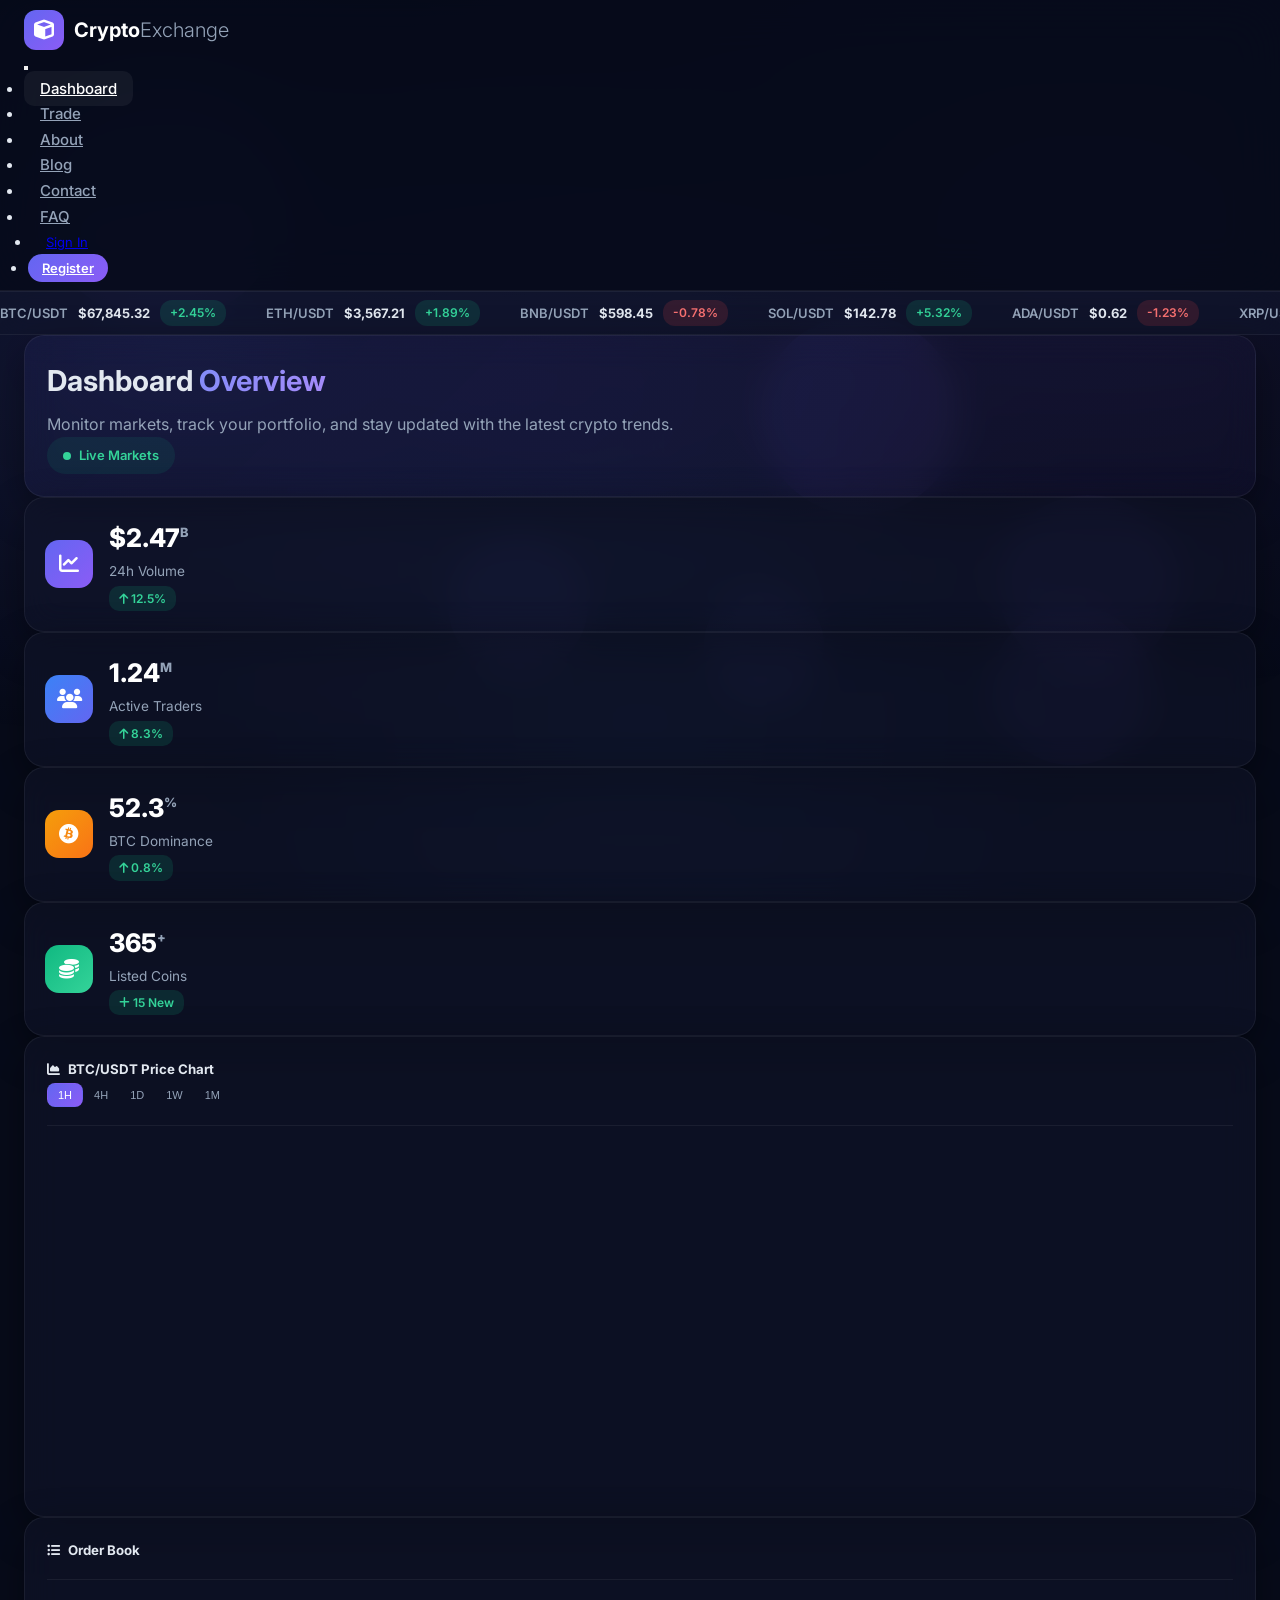
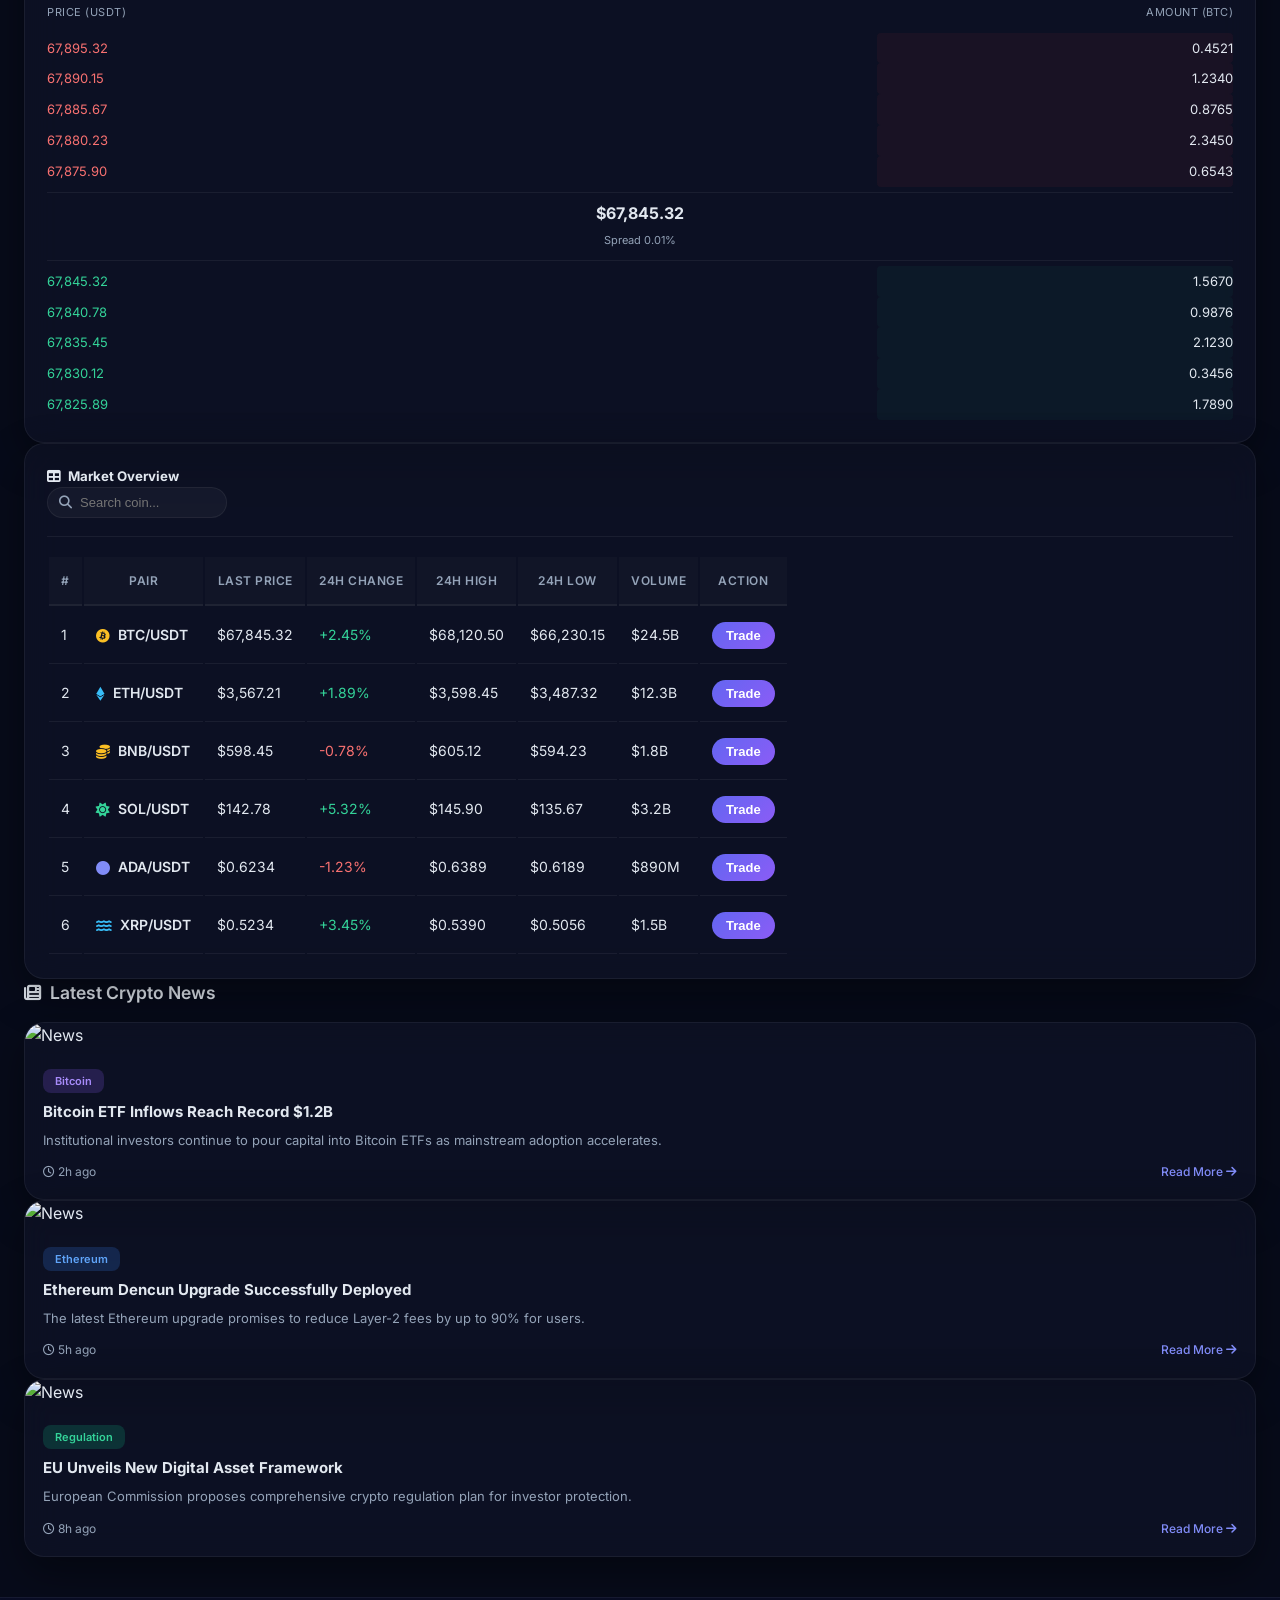
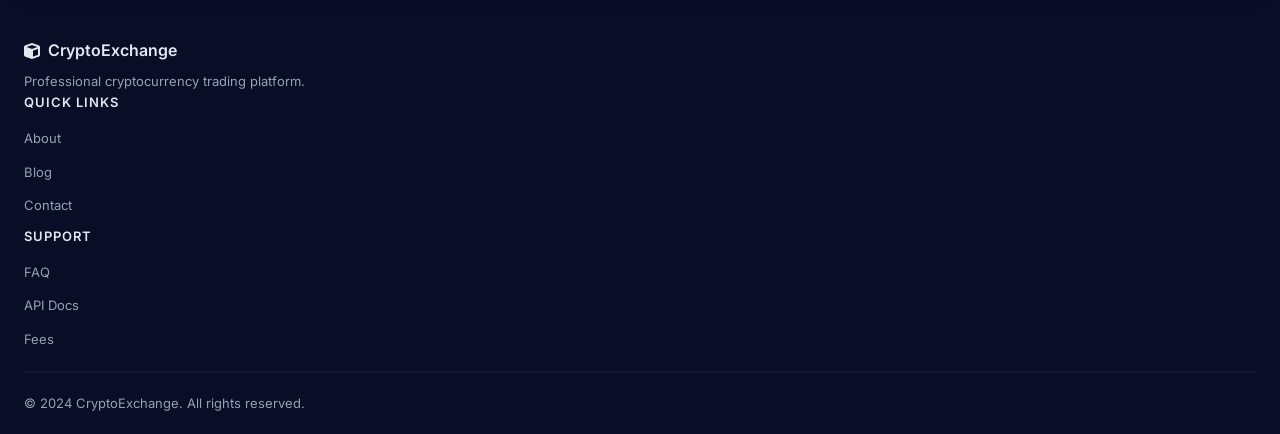
==== commit f41bc33d: "blog - single blog" ====
--- a/pages/index.html
+++ b/pages/index.html
@@ -1,373 +1,201 @@
 <!-- crypto-exchange-frontend/pages/index.html -->
 <!DOCTYPE html>
 <html lang="en" data-bs-theme="dark">
-
 <head>
-    <meta charset="UTF-8">
-    <meta name="viewport" content="width=device-width,initial-scale=1.0">
-    <meta name="description"
-        content="CryptoExchange - Professional Cryptocurrency Trading Platform with real-time analytics">
-    <title>CryptoExchange - Dashboard</title>
-    <link href="https://lib.arvancloud.ir/bootstrap/5.3.0-alpha1/css/bootstrap.min.css" rel="stylesheet">
-    <link href="https://lib.arvancloud.ir/font-awesome/6.3.0/css/all.css" rel="stylesheet">
-    <link href="https://fonts.googleapis.com/css2?family=Inter:wght@300;400;500;600;700;800;900&display=swap"
-        rel="stylesheet">
-    <link href="../assets/css/glassmorphism.css" rel="stylesheet">
-    <link href="../assets/css/style.css" rel="stylesheet">
+<meta charset="UTF-8">
+<meta name="viewport" content="width=device-width,initial-scale=1.0">
+<meta name="description" content="CryptoExchange - Professional Cryptocurrency Trading Platform with real-time analytics">
+<title>CryptoExchange - Dashboard</title>
+<link href="https://lib.arvancloud.ir/bootstrap/5.3.0-alpha1/css/bootstrap.min.css" rel="stylesheet">
+<link href="https://lib.arvancloud.ir/font-awesome/6.3.0/css/all.css" rel="stylesheet">
+<link href="https://fonts.googleapis.com/css2?family=Inter:wght@300;400;500;600;700;800;900&display=swap" rel="stylesheet">
+<link href="../assets/css/glassmorphism.css" rel="stylesheet">
+<link href="../assets/css/style.css" rel="stylesheet">
 </head>
-
 <body class="premium-theme">
 
-    <div class="animated-bg">
-        <div class="particle particle-1"></div>
-        <div class="particle particle-2"></div>
-        <div class="particle particle-3"></div>
-        <div class="particle particle-4"></div>
-        <div class="particle particle-5"></div>
-        <div class="particle particle-6"></div>
-    </div>
-
-    <header class="premium-header">
-        <nav class="navbar navbar-expand-xl">
-            <div class="container-fluid px-4">
-                <a class="navbar-brand premium-logo" href="index.html">
-                    <div class="logo-icon"><i class="fas fa-cube"></i></div>
-                    <div class="logo-text"><span class="logo-primary">Crypto</span><span
-                            class="logo-secondary">Exchange</span></div>
-                </a>
-                <button class="navbar-toggler" type="button" data-bs-toggle="collapse" data-bs-target="#mainNav">
-                    <span class="navbar-toggler-icon"></span>
-                </button>
-                <div class="collapse navbar-collapse" id="mainNav">
-                    <ul class="navbar-nav ms-auto align-items-center gap-1">
-                        <li class="nav-item"><a class="nav-link active" href="index.html">Dashboard</a></li>
-                        <li class="nav-item"><a class="nav-link" href="trade.html">Trade</a></li>
-                        <li class="nav-item"><a class="nav-link" href="about.html">About</a></li>
-                        <li class="nav-item"><a class="nav-link" href="blog.html">Blog</a></li>
-                        <li class="nav-item"><a class="nav-link" href="contact.html">Contact</a></li>
-                        <li class="nav-item"><a class="nav-link" href="faq.html">FAQ</a></li>
-                        <li class="nav-item ms-2"><a href="login.html"
-                                class="btn btn-outline-light btn-sm rounded-pill px-3">Sign In</a></li>
-                        <li class="nav-item ms-1"><a href="register.html"
-                                class="btn btn-premium-primary btn-sm rounded-pill px-3">Register</a></li>
-                    </ul>
-                </div>
-            </div>
-        </nav>
-    </header>
-
-    <div class="live-ticker-bar">
-        <div class="ticker-container">
-            <div class="ticker-track" id="tickerTrack"></div>
-        </div>
-    </div>
-
-    <main class="dashboard-main">
-        <div class="container-fluid px-4 py-4">
-
-            <div class="row mb-4">
-                <div class="col-12">
-                    <div class="premium-glass-card welcome-section">
-                        <div class="row align-items-center">
-                            <div class="col-lg-8">
-                                <h1 class="welcome-title">Dashboard <span class="text-gradient-animated">Overview</span>
-                                </h1>
-                                <p class="welcome-subtitle">Monitor markets, track your portfolio, and stay updated with
-                                    the latest crypto trends.</p>
-                            </div>
-                            <div class="col-lg-4 text-end d-none d-lg-block">
-                                <div class="live-indicator"><span class="pulse-dot"></span><span class="live-text">Live
-                                        Markets</span></div>
-                            </div>
-                        </div>
-                    </div>
-                </div>
-            </div>
-
-            <div class="row g-3 mb-4">
-                <div class="col-6 col-xl-3">
-                    <div class="premium-glass-card stat-card">
-                        <div class="stat-icon-wrapper bg-gradient-purple"><i class="fas fa-chart-line"></i></div>
-                        <div class="stat-info">
-                            <h3 class="stat-value">$2.47<span>B</span></h3>
-                            <p class="stat-label">24h Volume</p><span class="stat-change positive"><i
-                                    class="fas fa-arrow-up"></i> 12.5%</span>
-                        </div>
-                    </div>
-                </div>
-                <div class="col-6 col-xl-3">
-                    <div class="premium-glass-card stat-card">
-                        <div class="stat-icon-wrapper bg-gradient-blue"><i class="fas fa-users"></i></div>
-                        <div class="stat-info">
-                            <h3 class="stat-value">1.24<span>M</span></h3>
-                            <p class="stat-label">Active Traders</p><span class="stat-change positive"><i
-                                    class="fas fa-arrow-up"></i> 8.3%</span>
-                        </div>
-                    </div>
-                </div>
-                <div class="col-6 col-xl-3">
-                    <div class="premium-glass-card stat-card">
-                        <div class="stat-icon-wrapper bg-gradient-orange"><i class="fab fa-bitcoin"></i></div>
-                        <div class="stat-info">
-                            <h3 class="stat-value">52.3<span>%</span></h3>
-                            <p class="stat-label">BTC Dominance</p><span class="stat-change positive"><i
-                                    class="fas fa-arrow-up"></i> 0.8%</span>
-                        </div>
-                    </div>
-                </div>
-                <div class="col-6 col-xl-3">
-                    <div class="premium-glass-card stat-card">
-                        <div class="stat-icon-wrapper bg-gradient-green"><i class="fas fa-coins"></i></div>
-                        <div class="stat-info">
-                            <h3 class="stat-value">365<span>+</span></h3>
-                            <p class="stat-label">Listed Coins</p><span class="stat-change positive"><i
-                                    class="fas fa-plus"></i> 15 New</span>
-                        </div>
-                    </div>
-                </div>
-            </div>
-
-            <div class="row g-3 mb-4">
-                <div class="col-xl-8">
-                    <div class="premium-glass-card chart-card">
-                        <div class="card-header-clean d-flex justify-content-between align-items-center">
-                            <h5><i class="fas fa-chart-area me-2"></i>BTC/USDT Price Chart</h5>
-                            <div class="btn-group btn-group-sm">
-                                <button class="btn btn-timeframe active">1H</button><button
-                                    class="btn btn-timeframe">4H</button><button
-                                    class="btn btn-timeframe">1D</button><button
-                                    class="btn btn-timeframe">1W</button><button class="btn btn-timeframe">1M</button>
-                            </div>
-                        </div>
-                        <div class="chart-wrapper" style="height:350px"><canvas id="mainChart"></canvas></div>
-                    </div>
-                </div>
-                <div class="col-xl-4">
-                    <div class="premium-glass-card">
-                        <div class="card-header-clean">
-                            <h5><i class="fas fa-list-ul me-2"></i>Order Book</h5>
-                        </div>
-                        <div class="ob-mini-header"><span>Price (USDT)</span><span>Amount (BTC)</span></div>
-                        <div class="ob-mini-asks">
-                            <div class="ob-mini-row ask"><span class="text-danger">67,895.32</span><span>0.4521</span>
-                            </div>
-                            <div class="ob-mini-row ask"><span class="text-danger">67,890.15</span><span>1.2340</span>
-                            </div>
-                            <div class="ob-mini-row ask"><span class="text-danger">67,885.67</span><span>0.8765</span>
-                            </div>
-                            <div class="ob-mini-row ask"><span class="text-danger">67,880.23</span><span>2.3450</span>
-                            </div>
-                            <div class="ob-mini-row ask"><span class="text-danger">67,875.90</span><span>0.6543</span>
-                            </div>
-                        </div>
-                        <div class="ob-mini-spread"><span>$67,845.32</span><small>Spread 0.01%</small></div>
-                        <div class="ob-mini-bids">
-                            <div class="ob-mini-row bid"><span class="text-success">67,845.32</span><span>1.5670</span>
-                            </div>
-                            <div class="ob-mini-row bid"><span class="text-success">67,840.78</span><span>0.9876</span>
-                            </div>
-                            <div class="ob-mini-row bid"><span class="text-success">67,835.45</span><span>2.1230</span>
-                            </div>
-                            <div class="ob-mini-row bid"><span class="text-success">67,830.12</span><span>0.3456</span>
-                            </div>
-                            <div class="ob-mini-row bid"><span class="text-success">67,825.89</span><span>1.7890</span>
-                            </div>
-                        </div>
-                    </div>
-                </div>
-            </div>
-
-            <div class="row mb-4">
-                <div class="col-12">
-                    <div class="premium-glass-card">
-                        <div class="card-header-clean d-flex justify-content-between align-items-center">
-                            <h5><i class="fas fa-table me-2"></i>Market Overview</h5>
-                            <div class="search-wrapper small"><i class="fas fa-search search-icon"></i><input
-                                    type="search" class="premium-search" placeholder="Search coin..."></div>
-                        </div>
-                        <div class="table-responsive premium-table">
-                            <table class="table table-hover align-middle">
-                                <thead>
-                                    <tr>
-                                        <th>#</th>
-                                        <th>Pair</th>
-                                        <th>Last Price</th>
-                                        <th>24h Change</th>
-                                        <th>24h High</th>
-                                        <th>24h Low</th>
-                                        <th>Volume</th>
-                                        <th>Action</th>
-                                    </tr>
-                                </thead>
-                                <tbody>
-                                    <tr>
-                                        <td>1</td>
-                                        <td>
-                                            <div class="coin-info"><i class="fab fa-bitcoin text-warning"></i><span
-                                                    class="fw-bold ms-2">BTC/USDT</span></div>
-                                        </td>
-                                        <td>$67,845.32</td>
-                                        <td class="text-success">+2.45%</td>
-                                        <td>$68,120.50</td>
-                                        <td>$66,230.15</td>
-                                        <td>$24.5B</td>
-                                        <td><button class="btn btn-premium-primary btn-sm">Trade</button></td>
-                                    </tr>
-                                    <tr>
-                                        <td>2</td>
-                                        <td>
-                                            <div class="coin-info"><i class="fab fa-ethereum text-info"></i><span
-                                                    class="fw-bold ms-2">ETH/USDT</span></div>
-                                        </td>
-                                        <td>$3,567.21</td>
-                                        <td class="text-success">+1.89%</td>
-                                        <td>$3,598.45</td>
-                                        <td>$3,487.32</td>
-                                        <td>$12.3B</td>
-                                        <td><button class="btn btn-premium-primary btn-sm">Trade</button></td>
-                                    </tr>
-                                    <tr>
-                                        <td>3</td>
-                                        <td>
-                                            <div class="coin-info"><i class="fas fa-coins text-warning"></i><span
-                                                    class="fw-bold ms-2">BNB/USDT</span></div>
-                                        </td>
-                                        <td>$598.45</td>
-                                        <td class="text-danger">-0.78%</td>
-                                        <td>$605.12</td>
-                                        <td>$594.23</td>
-                                        <td>$1.8B</td>
-                                        <td><button class="btn btn-premium-primary btn-sm">Trade</button></td>
-                                    </tr>
-                                    <tr>
-                                        <td>4</td>
-                                        <td>
-                                            <div class="coin-info"><i class="fas fa-sun text-success"></i><span
-                                                    class="fw-bold ms-2">SOL/USDT</span></div>
-                                        </td>
-                                        <td>$142.78</td>
-                                        <td class="text-success">+5.32%</td>
-                                        <td>$145.90</td>
-                                        <td>$135.67</td>
-                                        <td>$3.2B</td>
-                                        <td><button class="btn btn-premium-primary btn-sm">Trade</button></td>
-                                    </tr>
-                                    <tr>
-                                        <td>5</td>
-                                        <td>
-                                            <div class="coin-info"><i class="fas fa-circle text-primary"></i><span
-                                                    class="fw-bold ms-2">ADA/USDT</span></div>
-                                        </td>
-                                        <td>$0.6234</td>
-                                        <td class="text-danger">-1.23%</td>
-                                        <td>$0.6389</td>
-                                        <td>$0.6189</td>
-                                        <td>$890M</td>
-                                        <td><button class="btn btn-premium-primary btn-sm">Trade</button></td>
-                                    </tr>
-                                    <tr>
-                                        <td>6</td>
-                                        <td>
-                                            <div class="coin-info"><i class="fas fa-water text-info"></i><span
-                                                    class="fw-bold ms-2">XRP/USDT</span></div>
-                                        </td>
-                                        <td>$0.5234</td>
-                                        <td class="text-success">+3.45%</td>
-                                        <td>$0.5390</td>
-                                        <td>$0.5056</td>
-                                        <td>$1.5B</td>
-                                        <td><button class="btn btn-premium-primary btn-sm">Trade</button></td>
-                                    </tr>
-                                </tbody>
-                            </table>
-                        </div>
-                    </div>
-                </div>
-            </div>
-
-            <div class="row g-3 mb-4">
-                <div class="col-12">
-                    <h5 class="section-title"><i class="fas fa-newspaper me-2"></i>Latest Crypto News</h5>
-                </div>
-                <div class="col-md-6 col-lg-4">
-                    <div class="premium-glass-card news-card">
-                        <div class="news-img"><img
-                                src="https://images.unsplash.com/photo-1639762681485-074b7f938ba0?w=600" alt="News">
-                        </div>
-                        <div class="news-body"><span class="badge bg-purple">Bitcoin</span>
-                            <h6>Bitcoin ETF Inflows Reach Record $1.2B</h6>
-                            <p>Institutional investors continue to pour capital into Bitcoin ETFs as mainstream adoption
-                                accelerates.</p>
-                            <div class="news-meta"><span><i class="far fa-clock"></i> 2h ago</span><a
-                                    href="blog-single.html">Read More <i class="fas fa-arrow-right"></i></a></div>
-                        </div>
-                    </div>
-                </div>
-                <div class="col-md-6 col-lg-4">
-                    <div class="premium-glass-card news-card">
-                        <div class="news-img"><img
-                                src="https://images.unsplash.com/photo-1621761191319-c6fb62004040?w=600" alt="News">
-                        </div>
-                        <div class="news-body"><span class="badge bg-blue">Ethereum</span>
-                            <h6>Ethereum Dencun Upgrade Successfully Deployed</h6>
-                            <p>The latest Ethereum upgrade promises to reduce Layer-2 fees by up to 90% for users.</p>
-                            <div class="news-meta"><span><i class="far fa-clock"></i> 5h ago</span><a
-                                    href="blog-single.html">Read More <i class="fas fa-arrow-right"></i></a></div>
-                        </div>
-                    </div>
-                </div>
-                <div class="col-md-6 col-lg-4">
-                    <div class="premium-glass-card news-card">
-                        <div class="news-img"><img
-                                src="https://images.unsplash.com/photo-1639322537228-f710d846310a?w=600" alt="News">
-                        </div>
-                        <div class="news-body"><span class="badge bg-green">Regulation</span>
-                            <h6>EU Unveils New Digital Asset Framework</h6>
-                            <p>European Commission proposes comprehensive crypto regulation plan for investor
-                                protection.</p>
-                            <div class="news-meta"><span><i class="far fa-clock"></i> 8h ago</span><a
-                                    href="blog-single.html">Read More <i class="fas fa-arrow-right"></i></a></div>
-                        </div>
-                    </div>
-                </div>
-            </div>
-
-        </div>
-    </main>
-
-    <footer class="premium-footer">
-        <div class="container-fluid px-4">
-            <div class="row g-3">
-                <div class="col-md-6">
-                    <div class="footer-brand-small"><i class="fas fa-cube me-2"></i>CryptoExchange</div>
-                    <p class="footer-desc">Professional cryptocurrency trading platform.</p>
-                </div>
-                <div class="col-md-3">
-                    <h6>Quick Links</h6>
-                    <ul>
-                        <li><a href="about.html">About</a></li>
-                        <li><a href="blog.html">Blog</a></li>
-                        <li><a href="contact.html">Contact</a></li>
-                    </ul>
-                </div>
-                <div class="col-md-3">
-                    <h6>Support</h6>
-                    <ul>
-                        <li><a href="faq.html">FAQ</a></li>
-                        <li><a href="#">API Docs</a></li>
-                        <li><a href="#">Fees</a></li>
-                    </ul>
-                </div>
-            </div>
-            <hr class="footer-divider">
-            <p class="text-center footer-bottom-text">&copy; 2024 CryptoExchange. All rights reserved.</p>
-        </div>
-    </footer>
-
-    <script src="https://lib.arvancloud.ir/bootstrap/5.3.0-alpha1/js/bootstrap.bundle.min.js"></script>
-    <script src="https://lib.arvancloud.ir/Chart.js/4.2.1/chart.umd.js"></script>
-    <script src="/assets/js/main.js"></script>
-    <script></script>
+<div class="animated-bg">
+<div class="particle particle-1"></div><div class="particle particle-2"></div><div class="particle particle-3"></div>
+<div class="particle particle-4"></div><div class="particle particle-5"></div><div class="particle particle-6"></div>
+</div>
+
+<header class="premium-header">
+<nav class="navbar navbar-expand-xl">
+<div class="container-fluid px-4">
+<a class="navbar-brand premium-logo" href="index.html">
+<div class="logo-icon"><i class="fas fa-cube"></i></div>
+<div class="logo-text"><span class="logo-primary">Crypto</span><span class="logo-secondary">Exchange</span></div>
+</a>
+<button class="navbar-toggler" type="button" data-bs-toggle="collapse" data-bs-target="#mainNav">
+<span class="navbar-toggler-icon"></span>
+</button>
+<div class="collapse navbar-collapse" id="mainNav">
+<ul class="navbar-nav ms-auto align-items-center gap-1">
+<li class="nav-item"><a class="nav-link active" href="index.html">Dashboard</a></li>
+<li class="nav-item"><a class="nav-link" href="trade.html">Trade</a></li>
+<li class="nav-item"><a class="nav-link" href="about.html">About</a></li>
+<li class="nav-item"><a class="nav-link" href="blog.html">Blog</a></li>
+<li class="nav-item"><a class="nav-link" href="contact.html">Contact</a></li>
+<li class="nav-item"><a class="nav-link" href="faq.html">FAQ</a></li>
+<li class="nav-item ms-2"><a href="login.html" class="btn btn-outline-light btn-sm rounded-pill px-3">Sign In</a></li>
+<li class="nav-item ms-1"><a href="register.html" class="btn btn-premium-primary btn-sm rounded-pill px-3">Register</a></li>
+</ul>
+</div>
+</div>
+</nav>
+</header>
+
+<div class="live-ticker-bar">
+<div class="ticker-container">
+<div class="ticker-track" id="tickerTrack"></div>
+</div>
+</div>
+
+<main class="dashboard-main">
+<div class="container-fluid px-4 py-4">
+
+<div class="row mb-4">
+<div class="col-12">
+<div class="premium-glass-card welcome-section">
+<div class="row align-items-center">
+<div class="col-lg-8">
+<h1 class="welcome-title">Dashboard <span class="text-gradient-animated">Overview</span></h1>
+<p class="welcome-subtitle">Monitor markets, track your portfolio, and stay updated with the latest crypto trends.</p>
+</div>
+<div class="col-lg-4 text-end d-none d-lg-block">
+<div class="live-indicator"><span class="pulse-dot"></span><span class="live-text">Live Markets</span></div>
+</div>
+</div>
+</div>
+</div>
+</div>
+
+<div class="row g-3 mb-4">
+<div class="col-6 col-xl-3">
+<div class="premium-glass-card stat-card">
+<div class="stat-icon-wrapper bg-gradient-purple"><i class="fas fa-chart-line"></i></div>
+<div class="stat-info"><h3 class="stat-value">$2.47<span>B</span></h3><p class="stat-label">24h Volume</p><span class="stat-change positive"><i class="fas fa-arrow-up"></i> 12.5%</span></div>
+</div>
+</div>
+<div class="col-6 col-xl-3">
+<div class="premium-glass-card stat-card">
+<div class="stat-icon-wrapper bg-gradient-blue"><i class="fas fa-users"></i></div>
+<div class="stat-info"><h3 class="stat-value">1.24<span>M</span></h3><p class="stat-label">Active Traders</p><span class="stat-change positive"><i class="fas fa-arrow-up"></i> 8.3%</span></div>
+</div>
+</div>
+<div class="col-6 col-xl-3">
+<div class="premium-glass-card stat-card">
+<div class="stat-icon-wrapper bg-gradient-orange"><i class="fab fa-bitcoin"></i></div>
+<div class="stat-info"><h3 class="stat-value">52.3<span>%</span></h3><p class="stat-label">BTC Dominance</p><span class="stat-change positive"><i class="fas fa-arrow-up"></i> 0.8%</span></div>
+</div>
+</div>
+<div class="col-6 col-xl-3">
+<div class="premium-glass-card stat-card">
+<div class="stat-icon-wrapper bg-gradient-green"><i class="fas fa-coins"></i></div>
+<div class="stat-info"><h3 class="stat-value">365<span>+</span></h3><p class="stat-label">Listed Coins</p><span class="stat-change positive"><i class="fas fa-plus"></i> 15 New</span></div>
+</div>
+</div>
+</div>
+
+<div class="row g-3 mb-4">
+<div class="col-xl-8">
+<div class="premium-glass-card chart-card">
+<div class="card-header-clean d-flex justify-content-between align-items-center">
+<h5><i class="fas fa-chart-area me-2"></i>BTC/USDT Price Chart</h5>
+<div class="btn-group btn-group-sm">
+<button class="btn btn-timeframe active">1H</button><button class="btn btn-timeframe">4H</button><button class="btn btn-timeframe">1D</button><button class="btn btn-timeframe">1W</button><button class="btn btn-timeframe">1M</button>
+</div>
+</div>
+<div class="chart-wrapper" style="height:350px"><canvas id="mainChart"></canvas></div>
+</div>
+</div>
+<div class="col-xl-4">
+<div class="premium-glass-card">
+<div class="card-header-clean"><h5><i class="fas fa-list-ul me-2"></i>Order Book</h5></div>
+<div class="ob-mini-header"><span>Price (USDT)</span><span>Amount (BTC)</span></div>
+<div class="ob-mini-asks">
+<div class="ob-mini-row ask"><span class="text-danger">67,895.32</span><span>0.4521</span></div>
+<div class="ob-mini-row ask"><span class="text-danger">67,890.15</span><span>1.2340</span></div>
+<div class="ob-mini-row ask"><span class="text-danger">67,885.67</span><span>0.8765</span></div>
+<div class="ob-mini-row ask"><span class="text-danger">67,880.23</span><span>2.3450</span></div>
+<div class="ob-mini-row ask"><span class="text-danger">67,875.90</span><span>0.6543</span></div>
+</div>
+<div class="ob-mini-spread"><span>$67,845.32</span><small>Spread 0.01%</small></div>
+<div class="ob-mini-bids">
+<div class="ob-mini-row bid"><span class="text-success">67,845.32</span><span>1.5670</span></div>
+<div class="ob-mini-row bid"><span class="text-success">67,840.78</span><span>0.9876</span></div>
+<div class="ob-mini-row bid"><span class="text-success">67,835.45</span><span>2.1230</span></div>
+<div class="ob-mini-row bid"><span class="text-success">67,830.12</span><span>0.3456</span></div>
+<div class="ob-mini-row bid"><span class="text-success">67,825.89</span><span>1.7890</span></div>
+</div>
+</div>
+</div>
+</div>
+
+<div class="row mb-4">
+<div class="col-12">
+<div class="premium-glass-card">
+<div class="card-header-clean d-flex justify-content-between align-items-center">
+<h5><i class="fas fa-table me-2"></i>Market Overview</h5>
+<div class="search-wrapper small"><i class="fas fa-search search-icon"></i><input type="search" class="premium-search" placeholder="Search coin..."></div>
+</div>
+<div class="table-responsive premium-table">
+<table class="table table-hover align-middle">
+<thead><tr><th>#</th><th>Pair</th><th>Last Price</th><th>24h Change</th><th>24h High</th><th>24h Low</th><th>Volume</th><th>Action</th></tr></thead>
+<tbody>
+<tr><td>1</td><td><div class="coin-info"><i class="fab fa-bitcoin text-warning"></i><span class="fw-bold ms-2">BTC/USDT</span></div></td><td>$67,845.32</td><td class="text-success">+2.45%</td><td>$68,120.50</td><td>$66,230.15</td><td>$24.5B</td><td><button class="btn btn-premium-primary btn-sm">Trade</button></td></tr>
+<tr><td>2</td><td><div class="coin-info"><i class="fab fa-ethereum text-info"></i><span class="fw-bold ms-2">ETH/USDT</span></div></td><td>$3,567.21</td><td class="text-success">+1.89%</td><td>$3,598.45</td><td>$3,487.32</td><td>$12.3B</td><td><button class="btn btn-premium-primary btn-sm">Trade</button></td></tr>
+<tr><td>3</td><td><div class="coin-info"><i class="fas fa-coins text-warning"></i><span class="fw-bold ms-2">BNB/USDT</span></div></td><td>$598.45</td><td class="text-danger">-0.78%</td><td>$605.12</td><td>$594.23</td><td>$1.8B</td><td><button class="btn btn-premium-primary btn-sm">Trade</button></td></tr>
+<tr><td>4</td><td><div class="coin-info"><i class="fas fa-sun text-success"></i><span class="fw-bold ms-2">SOL/USDT</span></div></td><td>$142.78</td><td class="text-success">+5.32%</td><td>$145.90</td><td>$135.67</td><td>$3.2B</td><td><button class="btn btn-premium-primary btn-sm">Trade</button></td></tr>
+<tr><td>5</td><td><div class="coin-info"><i class="fas fa-circle text-primary"></i><span class="fw-bold ms-2">ADA/USDT</span></div></td><td>$0.6234</td><td class="text-danger">-1.23%</td><td>$0.6389</td><td>$0.6189</td><td>$890M</td><td><button class="btn btn-premium-primary btn-sm">Trade</button></td></tr>
+<tr><td>6</td><td><div class="coin-info"><i class="fas fa-water text-info"></i><span class="fw-bold ms-2">XRP/USDT</span></div></td><td>$0.5234</td><td class="text-success">+3.45%</td><td>$0.5390</td><td>$0.5056</td><td>$1.5B</td><td><button class="btn btn-premium-primary btn-sm">Trade</button></td></tr>
+</tbody>
+</table>
+</div>
+</div>
+</div>
+</div>
+
+<div class="row g-3 mb-4">
+<div class="col-12"><h5 class="section-title"><i class="fas fa-newspaper me-2"></i>Latest Crypto News</h5></div>
+<div class="col-md-6 col-lg-4">
+<div class="premium-glass-card news-card">
+<div class="news-img"><img src="https://images.unsplash.com/photo-1639762681485-074b7f938ba0?w=600" alt="News"></div>
+<div class="news-body"><span class="badge bg-purple">Bitcoin</span><h6>Bitcoin ETF Inflows Reach Record $1.2B</h6><p>Institutional investors continue to pour capital into Bitcoin ETFs as mainstream adoption accelerates.</p><div class="news-meta"><span><i class="far fa-clock"></i> 2h ago</span><a href="blog-single.html">Read More <i class="fas fa-arrow-right"></i></a></div></div>
+</div>
+</div>
+<div class="col-md-6 col-lg-4">
+<div class="premium-glass-card news-card">
+<div class="news-img"><img src="https://images.unsplash.com/photo-1621761191319-c6fb62004040?w=600" alt="News"></div>
+<div class="news-body"><span class="badge bg-blue">Ethereum</span><h6>Ethereum Dencun Upgrade Successfully Deployed</h6><p>The latest Ethereum upgrade promises to reduce Layer-2 fees by up to 90% for users.</p><div class="news-meta"><span><i class="far fa-clock"></i> 5h ago</span><a href="blog-single.html">Read More <i class="fas fa-arrow-right"></i></a></div></div>
+</div>
+</div>
+<div class="col-md-6 col-lg-4">
+<div class="premium-glass-card news-card">
+<div class="news-img"><img src="https://images.unsplash.com/photo-1639322537228-f710d846310a?w=600" alt="News"></div>
+<div class="news-body"><span class="badge bg-green">Regulation</span><h6>EU Unveils New Digital Asset Framework</h6><p>European Commission proposes comprehensive crypto regulation plan for investor protection.</p><div class="news-meta"><span><i class="far fa-clock"></i> 8h ago</span><a href="blog-single.html">Read More <i class="fas fa-arrow-right"></i></a></div></div>
+</div>
+</div>
+</div>
+
+</div>
+</main>
+
+<footer class="premium-footer">
+<div class="container-fluid px-4">
+<div class="row g-3">
+<div class="col-md-6"><div class="footer-brand-small"><i class="fas fa-cube me-2"></i>CryptoExchange</div><p class="footer-desc">Professional cryptocurrency trading platform.</p></div>
+<div class="col-md-3"><h6>Quick Links</h6><ul><li><a href="about.html">About</a></li><li><a href="blog.html">Blog</a></li><li><a href="contact.html">Contact</a></li></ul></div>
+<div class="col-md-3"><h6>Support</h6><ul><li><a href="faq.html">FAQ</a></li><li><a href="#">API Docs</a></li><li><a href="#">Fees</a></li></ul></div>
+</div>
+<hr class="footer-divider">
+<p class="text-center footer-bottom-text">&copy; 2024 CryptoExchange. All rights reserved.</p>
+</div>
+</footer>
+
+<script src="https://lib.arvancloud.ir/bootstrap/5.3.0-alpha1/js/bootstrap.bundle.min.js"></script>
+<script src="https://lib.arvancloud.ir/Chart.js/4.2.1/chart.umd.js"></script>
+<script src="/assets/js/index.js">
+</script>
 </body>
-
 </html>
--- a/assets/css/style.css
+++ b/assets/css/style.css
@@ -83,1261 +83,3 @@
     --bs-gutter-y: 1rem;
     --bs-gutter-x: 1rem
 }
-
-/*Login Page*/
-
-.auth-wrapper {
-    min-height: 100vh;
-    display: flex;
-    align-items: center;
-    justify-content: center;
-    padding: 20px;
-    position: relative;
-    z-index: 1
-}
-
-.auth-card {
-    width: 100%;
-    max-width: 440px;
-    background: var(--glass-bg);
-    backdrop-filter: blur(20px);
-    -webkit-backdrop-filter: blur(20px);
-    border: 1px solid var(--glass-border);
-    border-radius: 24px;
-    box-shadow: 0 25px 60px rgba(0, 0, 0, 0.5);
-    padding: 40px 32px;
-    transition: all 0.3s ease
-}
-
-.auth-card:hover {
-    border-color: rgba(255, 255, 255, 0.12);
-    box-shadow: 0 30px 70px rgba(0, 0, 0, 0.6)
-}
-
-.auth-logo {
-    width: 56px;
-    height: 56px;
-    background: var(--purple-grad);
-    border-radius: 16px;
-    display: flex;
-    align-items: center;
-    justify-content: center;
-    font-size: 26px;
-    margin: 0 auto 20px;
-    animation: pulse-glow 3s ease-in-out infinite
-}
-
-@keyframes pulse-glow {
-
-    0%,
-    100% {
-        box-shadow: 0 0 15px rgba(99, 102, 241, 0.3)
-    }
-
-    50% {
-        box-shadow: 0 0 30px rgba(139, 92, 246, 0.6)
-    }
-}
-
-.auth-title {
-    font-size: 1.5em;
-    font-weight: 700;
-    text-align: center;
-    margin-bottom: 6px
-}
-
-.auth-subtitle {
-    color: var(--text-secondary);
-    text-align: center;
-    font-size: 14px;
-    margin-bottom: 30px
-}
-
-.form-group {
-    margin-bottom: 18px;
-    position: relative
-}
-
-.form-group label {
-    display: block;
-    margin-bottom: 6px;
-    font-size: 13px;
-    font-weight: 500;
-    color: var(--text-secondary)
-}
-
-.form-input {
-    width: 100%;
-    background: rgba(255, 255, 255, 0.04);
-    border: 1px solid var(--glass-border);
-    border-radius: 14px;
-    padding: 12px 16px 12px 42px;
-    color: var(--text-primary);
-    font-size: 15px;
-    transition: all 0.3s ease;
-    outline: none
-}
-
-.form-input:focus {
-    border-color: #6366f1;
-    background: rgba(255, 255, 255, 0.06);
-    box-shadow: 0 0 20px rgba(99, 102, 241, 0.15)
-}
-
-.form-input::placeholder {
-    color: rgba(148, 163, 184, 0.5)
-}
-
-.form-icon {
-    position: absolute;
-    left: 16px;
-    bottom: 14px;
-    color: var(--text-secondary);
-    font-size: 14px;
-    transition: color 0.3s
-}
-
-.form-group:focus-within .form-icon {
-    color: #818cf8
-}
-
-.remember-row {
-    display: flex;
-    justify-content: space-between;
-    align-items: center;
-    margin-bottom: 20px;
-    font-size: 13px
-}
-
-.remember-check {
-    display: flex;
-    align-items: center;
-    gap: 8px;
-    color: var(--text-secondary);
-    cursor: pointer
-}
-
-.remember-check input {
-    accent-color: #6366f1;
-    width: 15px;
-    height: 15px;
-    cursor: pointer
-}
-
-.forgot-link {
-    color: #818cf8;
-    text-decoration: none;
-    font-weight: 500;
-    transition: color 0.3s
-}
-
-.forgot-link:hover {
-    color: #a78bfa;
-    text-decoration: underline
-}
-
-.btn-signin {
-    width: 100%;
-    background: var(--purple-grad);
-    border: none;
-    color: white;
-    font-weight: 600;
-    padding: 13px;
-    border-radius: 14px;
-    font-size: 15px;
-    transition: all 0.3s ease;
-    cursor: pointer;
-    position: relative;
-    overflow: hidden
-}
-
-.btn-signin:hover {
-    transform: translateY(-1px);
-    box-shadow: 0 10px 30px rgba(99, 102, 241, 0.4)
-}
-
-.btn-signin:active {
-    transform: scale(0.98)
-}
-
-.divider {
-    display: flex;
-    align-items: center;
-    gap: 15px;
-    margin: 25px 0;
-    color: var(--text-secondary);
-    font-size: 12px
-}
-
-.divider::before,
-.divider::after {
-    content: '';
-    flex: 1;
-    height: 1px;
-    background: var(--glass-border)
-}
-
-.social-btns {
-    display: flex;
-    gap: 10px;
-    margin-bottom: 25px
-}
-
-.social-btn {
-    flex: 1;
-    display: flex;
-    align-items: center;
-    justify-content: center;
-    gap: 8px;
-    padding: 11px;
-    border-radius: 14px;
-    border: 1px solid var(--glass-border);
-    background: rgba(255, 255, 255, 0.03);
-    color: var(--text-primary);
-    font-size: 13px;
-    font-weight: 500;
-    transition: all 0.3s ease;
-    cursor: pointer;
-    text-decoration: none
-}
-
-.social-btn:hover {
-    background: rgba(255, 255, 255, 0.08);
-    border-color: rgba(255, 255, 255, 0.15);
-    color: white;
-    transform: translateY(-1px)
-}
-
-.social-btn.google:hover {
-    border-color: #ea4335;
-    box-shadow: 0 5px 15px rgba(234, 67, 53, 0.2)
-}
-
-.social-btn.apple:hover {
-    border-color: #a2aaad;
-    box-shadow: 0 5px 15px rgba(162, 170, 173, 0.2)
-}
-
-.social-btn.github:hover {
-    border-color: #8b5cf6;
-    box-shadow: 0 5px 15px rgba(139, 92, 246, 0.2)
-}
-
-.auth-footer {
-    text-align: center;
-    color: var(--text-secondary);
-    font-size: 14px;
-    margin-top: 5px
-}
-
-.auth-footer a {
-    color: #818cf8;
-    text-decoration: none;
-    font-weight: 600;
-    transition: color 0.3s
-}
-
-.auth-footer a:hover {
-    color: #a78bfa;
-    text-decoration: underline
-}
-
-.back-home {
-    position: absolute;
-    top: 20px;
-    left: 20px;
-    z-index: 10
-}
-
-.back-home a {
-    display: flex;
-    align-items: center;
-    gap: 6px;
-    color: var(--text-secondary);
-    text-decoration: none;
-    font-size: 13px;
-    padding: 8px 16px;
-    background: rgba(255, 255, 255, 0.04);
-    border: 1px solid var(--glass-border);
-    border-radius: 30px;
-    transition: all 0.3s
-}
-
-.back-home a:hover {
-    background: rgba(255, 255, 255, 0.08);
-    color: white
-}
-
-@media (max-width:576px) {
-    .auth-card {
-        padding: 30px 20px
-    }
-
-    .social-btns {
-        flex-direction: column
-    }
-
-    .back-home {
-        top: 10px;
-        left: 10px
-    }
-
-    .back-home a {
-        font-size: 12px;
-        padding: 6px 12px
-    }
-}
-
-/*register Page*/
-
-.auth-wrapper {
-    min-height: 100vh;
-    display: flex;
-    align-items: center;
-    justify-content: center;
-    padding: 20px;
-    position: relative;
-    z-index: 1
-}
-
-.auth-card {
-    width: 100%;
-    max-width: 480px;
-    background: var(--glass-bg);
-    backdrop-filter: blur(20px);
-    -webkit-backdrop-filter: blur(20px);
-    border: 1px solid var(--glass-border);
-    border-radius: 24px;
-    box-shadow: 0 25px 60px rgba(0, 0, 0, 0.5);
-    padding: 40px 32px;
-    transition: all 0.3s ease
-}
-
-.auth-card:hover {
-    border-color: rgba(255, 255, 255, 0.12);
-    box-shadow: 0 30px 70px rgba(0, 0, 0, 0.6)
-}
-
-.auth-logo {
-    width: 56px;
-    height: 56px;
-    background: var(--purple-grad);
-    border-radius: 16px;
-    display: flex;
-    align-items: center;
-    justify-content: center;
-    font-size: 26px;
-    margin: 0 auto 20px;
-    animation: pulse-glow 3s ease-in-out infinite
-}
-
-@keyframes pulse-glow {
-
-    0%,
-    100% {
-        box-shadow: 0 0 15px rgba(99, 102, 241, 0.3)
-    }
-
-    50% {
-        box-shadow: 0 0 30px rgba(139, 92, 246, 0.6)
-    }
-}
-
-.auth-title {
-    font-size: 1.5em;
-    font-weight: 700;
-    text-align: center;
-    margin-bottom: 6px
-}
-
-.auth-subtitle {
-    color: var(--text-secondary);
-    text-align: center;
-    font-size: 14px;
-    margin-bottom: 28px
-}
-
-.form-row {
-    display: grid;
-    grid-template-columns: 1fr 1fr;
-    gap: 12px;
-    margin-bottom: 0
-}
-
-@media (max-width:576px) {
-    .form-row {
-        grid-template-columns: 1fr
-    }
-}
-
-.form-group {
-    margin-bottom: 16px
-}
-
-.form-group label {
-    display: block;
-    margin-bottom: 6px;
-    font-size: 13px;
-    font-weight: 500;
-    color: var(--text-secondary)
-}
-
-.input-wrapper {
-    position: relative;
-    display: flex;
-    align-items: center
-}
-
-.input-wrapper .form-icon {
-    position: absolute;
-    left: 16px;
-    color: var(--text-secondary);
-    font-size: 14px;
-    transition: color 0.3s;
-    pointer-events: none;
-    z-index: 2
-}
-
-.input-wrapper:focus-within .form-icon {
-    color: #818cf8
-}
-
-.form-input {
-    width: 100%;
-    background: rgba(255, 255, 255, 0.04);
-    border: 1px solid var(--glass-border);
-    border-radius: 14px;
-    padding: 12px 16px 12px 42px;
-    color: var(--text-primary);
-    font-size: 15px;
-    transition: all 0.3s ease;
-    outline: none;
-    line-height: 1.5
-}
-
-.form-input:focus {
-    border-color: #6366f1;
-    background: rgba(255, 255, 255, 0.06);
-    box-shadow: 0 0 20px rgba(99, 102, 241, 0.15)
-}
-
-.form-input::placeholder {
-    color: rgba(148, 163, 184, 0.5)
-}
-
-.password-strength {
-    margin-top: 6px;
-    height: 4px;
-    background: rgba(255, 255, 255, 0.06);
-    border-radius: 4px;
-    overflow: hidden;
-    transition: all 0.3s
-}
-
-.strength-bar {
-    height: 100%;
-    width: 0%;
-    border-radius: 4px;
-    transition: all 0.4s ease
-}
-
-.strength-bar.weak {
-    width: 33%;
-    background: #ef4444
-}
-
-.strength-bar.medium {
-    width: 66%;
-    background: #f59e0b
-}
-
-.strength-bar.strong {
-    width: 100%;
-    background: #10b981
-}
-
-.strength-text {
-    font-size: 11px;
-    margin-top: 4px;
-    color: var(--text-secondary)
-}
-
-.terms-check {
-    display: flex;
-    align-items: flex-start;
-    gap: 10px;
-    margin: 20px 0 8px;
-    font-size: 13px;
-    color: var(--text-secondary);
-    line-height: 1.5
-}
-
-.terms-check input {
-    accent-color: #6366f1;
-    width: 16px;
-    height: 16px;
-    margin-top: 2px;
-    cursor: pointer;
-    flex-shrink: 0
-}
-
-.terms-check a {
-    color: #818cf8;
-    text-decoration: none;
-    font-weight: 500
-}
-
-.terms-check a:hover {
-    text-decoration: underline
-}
-
-.btn-register {
-    width: 100%;
-    background: var(--purple-grad);
-    border: none;
-    color: white;
-    font-weight: 600;
-    padding: 13px;
-    border-radius: 14px;
-    font-size: 15px;
-    transition: all 0.3s ease;
-    cursor: pointer;
-    position: relative;
-    overflow: hidden
-}
-
-.btn-register:hover {
-    transform: translateY(-1px);
-    box-shadow: 0 10px 30px rgba(99, 102, 241, 0.4)
-}
-
-.btn-register:active {
-    transform: scale(0.98)
-}
-
-.btn-register:disabled {
-    opacity: 0.5;
-    cursor: not-allowed;
-    transform: none;
-    box-shadow: none
-}
-
-.divider {
-    display: flex;
-    align-items: center;
-    gap: 15px;
-    margin: 22px 0;
-    color: var(--text-secondary);
-    font-size: 12px
-}
-
-.divider::before,
-.divider::after {
-    content: '';
-    flex: 1;
-    height: 1px;
-    background: var(--glass-border)
-}
-
-.social-btns {
-    display: flex;
-    gap: 10px;
-    margin-bottom: 22px
-}
-
-.social-btn {
-    flex: 1;
-    display: flex;
-    align-items: center;
-    justify-content: center;
-    gap: 8px;
-    padding: 11px;
-    border-radius: 14px;
-    border: 1px solid var(--glass-border);
-    background: rgba(255, 255, 255, 0.03);
-    color: var(--text-primary);
-    font-size: 13px;
-    font-weight: 500;
-    transition: all 0.3s ease;
-    cursor: pointer;
-    text-decoration: none
-}
-
-.social-btn:hover {
-    background: rgba(255, 255, 255, 0.08);
-    border-color: rgba(255, 255, 255, 0.15);
-    color: white;
-    transform: translateY(-1px)
-}
-
-.social-btn.google:hover {
-    border-color: #ea4335;
-    box-shadow: 0 5px 15px rgba(234, 67, 53, 0.2)
-}
-
-.social-btn.apple:hover {
-    border-color: #a2aaad;
-    box-shadow: 0 5px 15px rgba(162, 170, 173, 0.2)
-}
-
-.social-btn.github:hover {
-    border-color: #8b5cf6;
-    box-shadow: 0 5px 15px rgba(139, 92, 246, 0.2)
-}
-
-.auth-footer {
-    text-align: center;
-    color: var(--text-secondary);
-    font-size: 14px;
-    margin-top: 5px
-}
-
-.auth-footer a {
-    color: #818cf8;
-    text-decoration: none;
-    font-weight: 600;
-    transition: color 0.3s
-}
-
-.auth-footer a:hover {
-    color: #a78bfa;
-    text-decoration: underline
-}
-
-.back-home {
-    position: absolute;
-    top: 20px;
-    left: 20px;
-    z-index: 10
-}
-
-.back-home a {
-    display: flex;
-    align-items: center;
-    gap: 6px;
-    color: var(--text-secondary);
-    text-decoration: none;
-    font-size: 13px;
-    padding: 8px 16px;
-    background: rgba(255, 255, 255, 0.04);
-    border: 1px solid var(--glass-border);
-    border-radius: 30px;
-    transition: all 0.3s
-}
-
-.back-home a:hover {
-    background: rgba(255, 255, 255, 0.08);
-    color: white
-}
-
-.step-indicator {
-    display: flex;
-    justify-content: center;
-    gap: 8px;
-    margin-bottom: 28px
-}
-
-.step-dot {
-    width: 8px;
-    height: 8px;
-    border-radius: 50%;
-    background: var(--glass-border);
-    transition: all 0.3s
-}
-
-.step-dot.active {
-    background: #818cf8;
-    width: 24px;
-    border-radius: 10px
-}
-
-@media (max-width:576px) {
-    .auth-card {
-        padding: 30px 20px
-    }
-
-    .social-btns {
-        flex-direction: column
-    }
-
-    .back-home {
-        top: 10px;
-        left: 10px
-    }
-
-    .back-home a {
-        font-size: 12px;
-        padding: 6px 12px
-    }
-}
-
-/*profile page*/
-
-.profile-wrapper {
-    padding: 30px 24px;
-    position: relative;
-    z-index: 1;
-    max-width: 1200px;
-    margin: 0 auto
-}
-
-.profile-header-card {
-    background: var(--glass-bg);
-    backdrop-filter: blur(20px);
-    -webkit-backdrop-filter: blur(20px);
-    border: 1px solid var(--glass-border);
-    border-radius: 24px;
-    box-shadow: 0 15px 40px rgba(0, 0, 0, 0.4);
-    padding: 35px;
-    margin-bottom: 24px;
-    display: flex;
-    align-items: center;
-    gap: 28px;
-    flex-wrap: wrap
-}
-
-.avatar-wrapper {
-    position: relative;
-    flex-shrink: 0
-}
-
-.avatar-img {
-    width: 100px;
-    height: 100px;
-    border-radius: 50%;
-    object-fit: cover;
-    border: 3px solid #6366f1;
-    padding: 3px;
-    background: var(--glass-bg)
-}
-
-.avatar-edit {
-    position: absolute;
-    bottom: 0;
-    right: 0;
-    width: 32px;
-    height: 32px;
-    background: var(--purple-grad);
-    border-radius: 50%;
-    display: flex;
-    align-items: center;
-    justify-content: center;
-    color: white;
-    font-size: 13px;
-    cursor: pointer;
-    border: 2px solid #070b1a;
-    transition: all 0.3s
-}
-
-.avatar-edit:hover {
-    transform: scale(1.1);
-    box-shadow: 0 5px 15px rgba(99, 102, 241, 0.4)
-}
-
-.profile-info {
-    flex: 1;
-    min-width: 200px
-}
-
-.profile-name {
-    font-size: 1.6em;
-    font-weight: 700;
-    margin: 0;
-    display: flex;
-    align-items: center;
-    gap: 10px
-}
-
-.verified-badge {
-    background: var(--blue-grad);
-    color: white;
-    font-size: 11px;
-    padding: 4px 12px;
-    border-radius: 20px;
-    font-weight: 600;
-    letter-spacing: 0.5px
-}
-
-.profile-email {
-    color: var(--text-secondary);
-    font-size: 14px;
-    margin: 5px 0
-}
-
-.profile-meta {
-    display: flex;
-    gap: 20px;
-    flex-wrap: wrap;
-    margin-top: 8px;
-    font-size: 13px;
-    color: var(--text-secondary)
-}
-
-.profile-meta span {
-    display: flex;
-    align-items: center;
-    gap: 6px
-}
-
-.meta-value {
-    color: var(--text-primary);
-    font-weight: 600
-}
-
-.profile-actions {
-    display: flex;
-    gap: 10px;
-    flex-shrink: 0
-}
-
-.btn-action {
-    padding: 10px 22px;
-    border-radius: 12px;
-    font-weight: 500;
-    font-size: 14px;
-    transition: all 0.3s;
-    cursor: pointer;
-    border: 1px solid var(--glass-border);
-    background: rgba(255, 255, 255, 0.04);
-    color: var(--text-primary);
-    text-decoration: none;
-    display: inline-flex;
-    align-items: center;
-    gap: 6px
-}
-
-.btn-action:hover {
-    background: rgba(255, 255, 255, 0.08);
-    color: white
-}
-
-.btn-action.danger {
-    color: #f87171;
-    border-color: rgba(239, 68, 68, 0.3)
-}
-
-.btn-action.danger:hover {
-    background: rgba(239, 68, 68, 0.15);
-    border-color: rgba(239, 68, 68, 0.5)
-}
-
-.tab-nav {
-    display: flex;
-    gap: 6px;
-    margin-bottom: 24px;
-    flex-wrap: wrap;
-    background: rgba(18, 22, 45, 0.5);
-    backdrop-filter: blur(15px);
-    border: 1px solid var(--glass-border);
-    border-radius: 16px;
-    padding: 6px
-}
-
-.tab-btn {
-    flex: 1;
-    min-width: 120px;
-    padding: 12px 20px;
-    border-radius: 12px;
-    border: none;
-    background: transparent;
-    color: var(--text-secondary);
-    font-weight: 500;
-    font-size: 14px;
-    transition: all 0.3s;
-    cursor: pointer;
-    white-space: nowrap;
-    display: flex;
-    align-items: center;
-    justify-content: center;
-    gap: 8px
-}
-
-.tab-btn i {
-    font-size: 16px
-}
-
-.tab-btn.active {
-    background: var(--purple-grad);
-    color: white;
-    box-shadow: 0 5px 15px rgba(99, 102, 241, 0.3)
-}
-
-.tab-btn:hover:not(.active) {
-    background: rgba(255, 255, 255, 0.05);
-    color: white
-}
-
-.tab-content {
-    display: none
-}
-
-.tab-content.active {
-    display: block
-}
-
-.settings-card {
-    background: var(--glass-bg);
-    backdrop-filter: blur(20px);
-    -webkit-backdrop-filter: blur(20px);
-    border: 1px solid var(--glass-border);
-    border-radius: 20px;
-    box-shadow: 0 15px 40px rgba(0, 0, 0, 0.4);
-    padding: 28px;
-    margin-bottom: 20px
-}
-
-.settings-title {
-    font-size: 1.1em;
-    font-weight: 600;
-    margin-bottom: 20px;
-    display: flex;
-    align-items: center;
-    gap: 10px
-}
-
-.form-row {
-    display: grid;
-    grid-template-columns: 1fr 1fr;
-    gap: 16px
-}
-
-@media (max-width:768px) {
-    .form-row {
-        grid-template-columns: 1fr
-    }
-}
-
-.input-wrapper {
-    position: relative;
-    display: flex;
-    align-items: center;
-    margin-bottom: 16px
-}
-
-.input-wrapper .form-icon {
-    position: absolute;
-    left: 16px;
-    color: var(--text-secondary);
-    font-size: 14px;
-    transition: color 0.3s;
-    pointer-events: none;
-    z-index: 2
-}
-
-.input-wrapper:focus-within .form-icon {
-    color: #818cf8
-}
-
-.form-input {
-    width: 100%;
-    background: rgba(255, 255, 255, 0.04);
-    border: 1px solid var(--glass-border);
-    border-radius: 14px;
-    padding: 12px 16px 12px 42px;
-    color: var(--text-primary);
-    font-size: 14px;
-    transition: all 0.3s ease;
-    outline: none
-}
-
-.form-input:focus {
-    border-color: #6366f1;
-    background: rgba(255, 255, 255, 0.06);
-    box-shadow: 0 0 20px rgba(99, 102, 241, 0.15)
-}
-
-.form-input::placeholder {
-    color: rgba(148, 163, 184, 0.5)
-}
-
-.form-label {
-    display: block;
-    margin-bottom: 6px;
-    font-size: 13px;
-    font-weight: 500;
-    color: var(--text-secondary)
-}
-
-.toggle-row {
-    display: flex;
-    justify-content: space-between;
-    align-items: center;
-    padding: 16px 0;
-    border-bottom: 1px solid var(--glass-border)
-}
-
-.toggle-info h6 {
-    font-size: 14px;
-    margin: 0;
-    font-weight: 600
-}
-
-.toggle-info p {
-    font-size: 12px;
-    color: var(--text-secondary);
-    margin: 4px 0 0
-}
-
-.toggle-switch {
-    position: relative;
-    width: 48px;
-    height: 26px;
-    flex-shrink: 0
-}
-
-.toggle-switch input {
-    opacity: 0;
-    width: 0;
-    height: 0
-}
-
-.toggle-slider {
-    position: absolute;
-    cursor: pointer;
-    top: 0;
-    left: 0;
-    right: 0;
-    bottom: 0;
-    background: rgba(255, 255, 255, 0.1);
-    border-radius: 26px;
-    transition: 0.3s
-}
-
-.toggle-slider::before {
-    content: '';
-    position: absolute;
-    height: 20px;
-    width: 20px;
-    left: 3px;
-    bottom: 3px;
-    background: white;
-    border-radius: 50%;
-    transition: 0.3s
-}
-
-.toggle-switch input:checked+.toggle-slider {
-    background: var(--purple-grad)
-}
-
-.toggle-switch input:checked+.toggle-slider::before {
-    transform: translateX(22px)
-}
-
-.badge-status {
-    padding: 4px 12px;
-    border-radius: 20px;
-    font-size: 11px;
-    font-weight: 600
-}
-
-.badge-active {
-    background: rgba(16, 185, 129, 0.15);
-    color: #34d399
-}
-
-.badge-inactive {
-    background: rgba(239, 68, 68, 0.15);
-    color: #f87171
-}
-
-.api-key-row {
-    display: flex;
-    justify-content: space-between;
-    align-items: center;
-    padding: 14px 16px;
-    background: rgba(255, 255, 255, 0.02);
-    border-radius: 12px;
-    margin-bottom: 8px;
-    flex-wrap: wrap;
-    gap: 10px
-}
-
-.api-key-info {
-    display: flex;
-    align-items: center;
-    gap: 12px;
-    flex-wrap: wrap
-}
-
-.api-key-name {
-    font-weight: 600;
-    font-size: 14px
-}
-
-.api-key-value {
-    font-family: 'Courier New', monospace;
-    font-size: 12px;
-    color: var(--text-secondary);
-    background: rgba(255, 255, 255, 0.05);
-    padding: 4px 10px;
-    border-radius: 6px
-}
-
-.api-key-actions {
-    display: flex;
-    gap: 8px
-}
-
-.api-key-actions button {
-    font-size: 12px;
-    padding: 6px 12px
-}
-
-.transaction-table {
-    width: 100%;
-    border-collapse: collapse
-}
-
-.transaction-table th {
-    text-align: left;
-    padding: 12px 14px;
-    font-size: 12px;
-    color: var(--text-secondary);
-    text-transform: uppercase;
-    letter-spacing: 0.5px;
-    border-bottom: 2px solid var(--glass-border)
-}
-
-.transaction-table td {
-    padding: 14px;
-    border-bottom: 1px solid var(--glass-border);
-    font-size: 13px
-}
-
-.transaction-table tbody tr {
-    transition: all 0.3s
-}
-
-.transaction-table tbody tr:hover {
-    background: rgba(255, 255, 255, 0.02)
-}
-
-.tx-type {
-    display: flex;
-    align-items: center;
-    gap: 8px
-}
-
-.tx-dot {
-    width: 8px;
-    height: 8px;
-    border-radius: 50%
-}
-
-.tx-dot.deposit {
-    background: #34d399
-}
-
-.tx-dot.withdraw {
-    background: #f87171
-}
-
-.tx-dot.trade {
-    background: #818cf8
-}
-
-.kyc-progress {
-    margin: 20px 0
-}
-
-.kyc-steps {
-    display: flex;
-    justify-content: space-between;
-    position: relative;
-    margin-bottom: 10px
-}
-
-.kyc-steps::before {
-    content: '';
-    position: absolute;
-    top: 18px;
-    left: 0;
-    right: 0;
-    height: 2px;
-    background: var(--glass-border);
-    z-index: 0
-}
-
-.kyc-step {
-    text-align: center;
-    position: relative;
-    z-index: 1
-}
-
-.kyc-step-circle {
-    width: 38px;
-    height: 38px;
-    border-radius: 50%;
-    background: rgba(255, 255, 255, 0.05);
-    border: 2px solid var(--glass-border);
-    display: flex;
-    align-items: center;
-    justify-content: center;
-    margin: 0 auto 8px;
-    font-size: 14px;
-    color: var(--text-secondary);
-    transition: all 0.3s
-}
-
-.kyc-step.completed .kyc-step-circle {
-    background: rgba(16, 185, 129, 0.2);
-    border-color: #34d399;
-    color: #34d399
-}
-
-.kyc-step.current .kyc-step-circle {
-    background: rgba(99, 102, 241, 0.2);
-    border-color: #818cf8;
-    color: #818cf8;
-    box-shadow: 0 0 15px rgba(99, 102, 241, 0.3)
-}
-
-.kyc-step-label {
-    font-size: 11px;
-    color: var(--text-secondary)
-}
-
-.kyc-step.completed .kyc-step-label {
-    color: #34d399
-}
-
-.kyc-step.current .kyc-step-label {
-    color: #818cf8
-}
-
-@media (max-width:576px) {
-    .profile-header-card {
-        flex-direction: column;
-        text-align: center;
-        padding: 25px 20px
-    }
-
-    .profile-actions {
-        width: 100%;
-        justify-content: center
-    }
-
-    .tab-btn {
-        font-size: 12px;
-        padding: 10px 14px
-    }
-
-    .tab-btn span {
-        display: none
-    }
-
-    .settings-card {
-        padding: 20px
-    }
-
-    .kyc-steps {
-        flex-wrap: wrap;
-        gap: 15px;
-        justify-content: center
-    }
-
-    .transaction-table {
-        display: block;
-        overflow-x: auto
-    }
-}
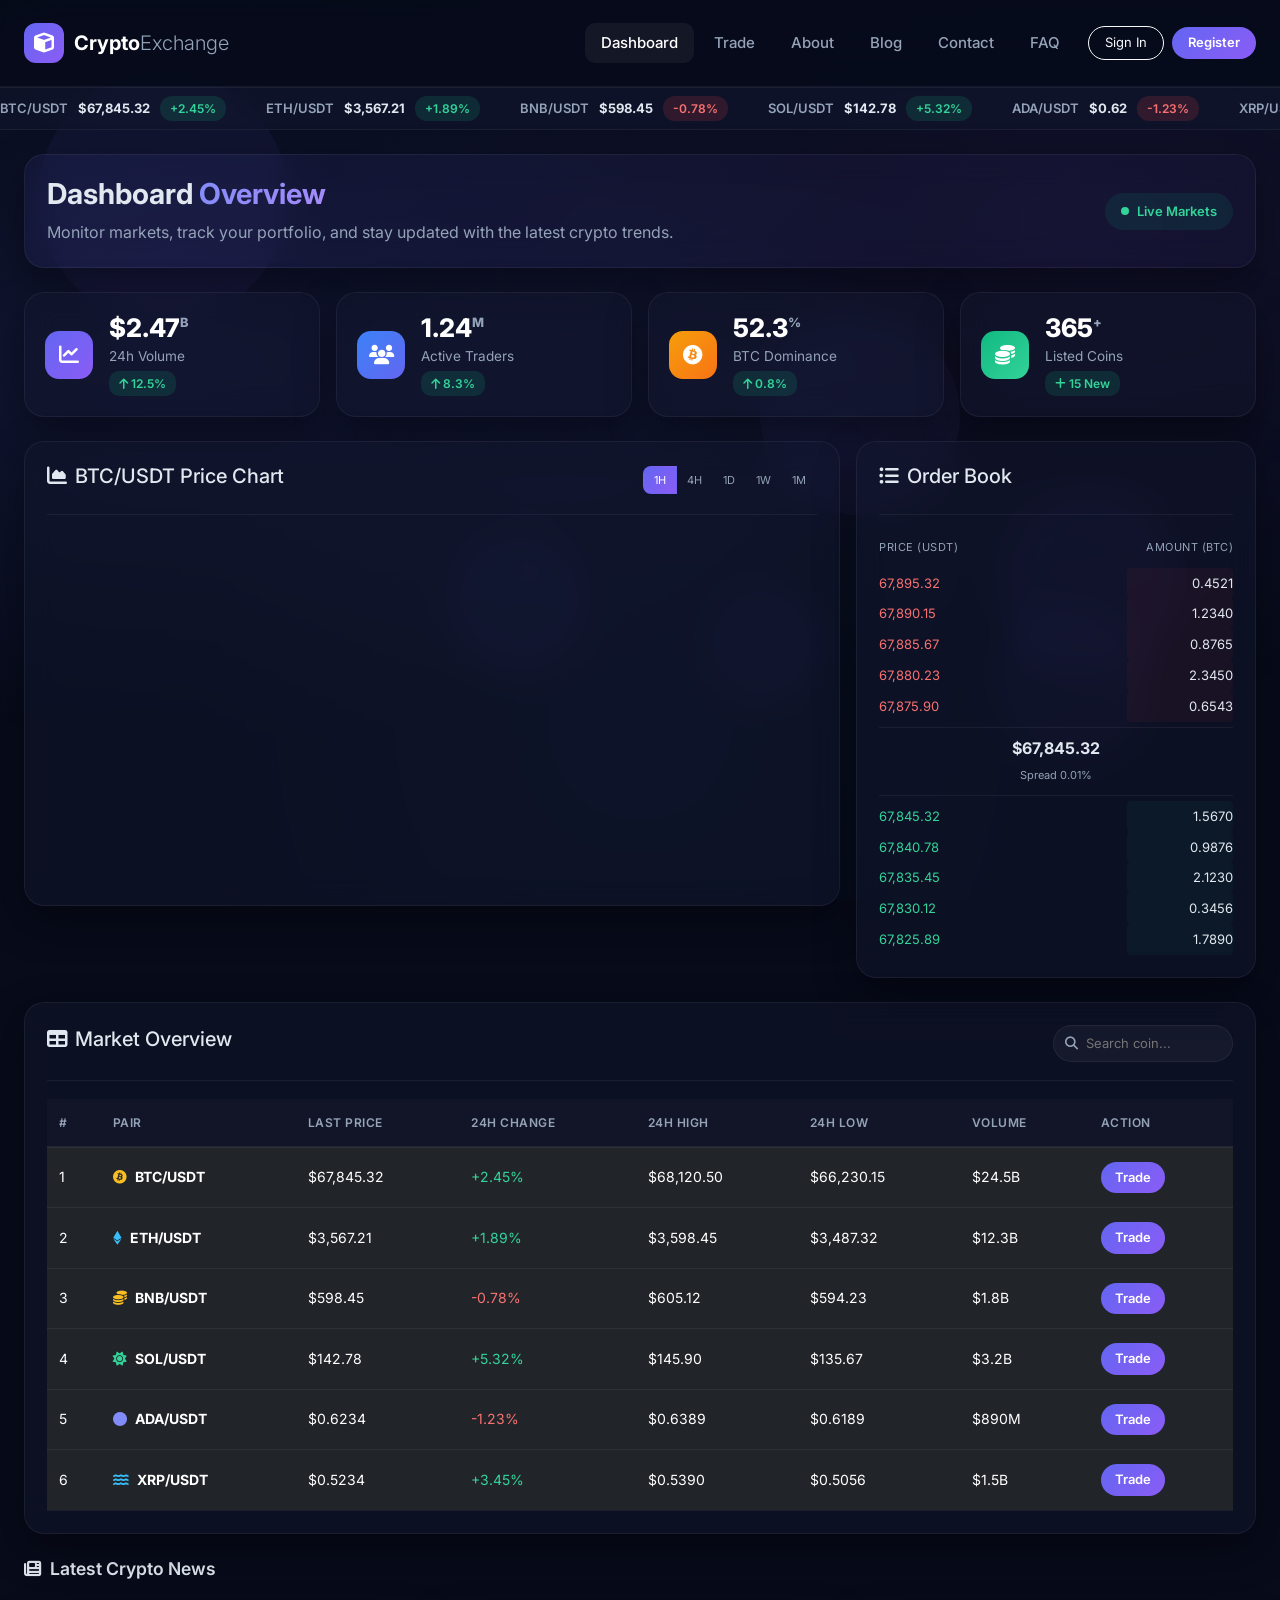
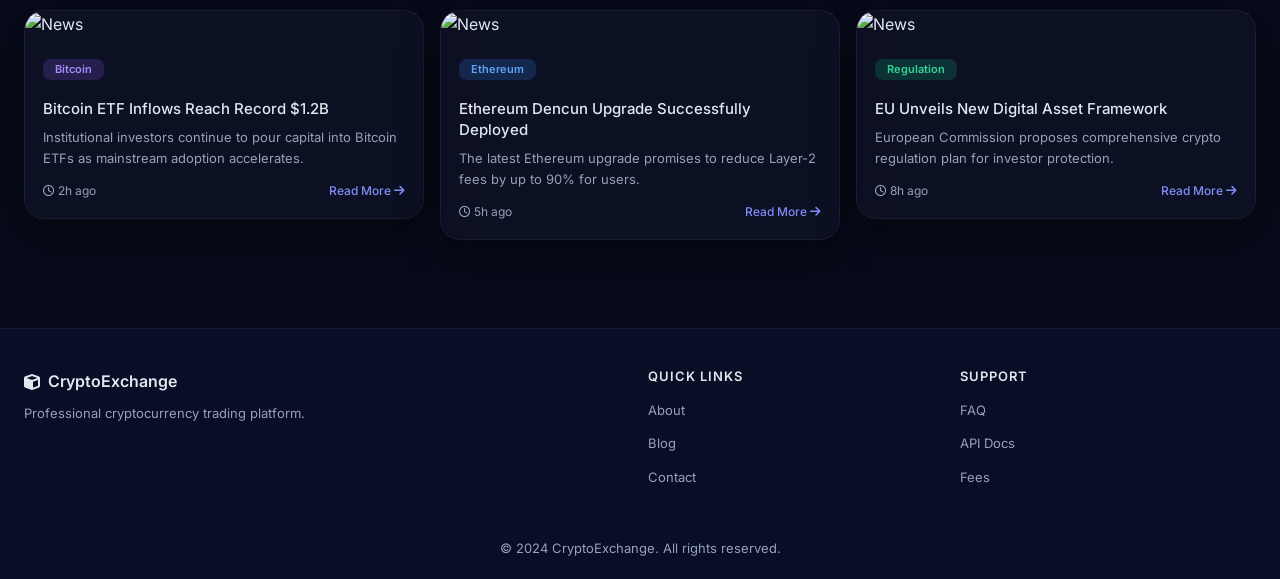
==== commit 346f0766: "update" ====
--- a/pages/index.html
+++ b/pages/index.html
@@ -1,201 +1,372 @@
 <!-- crypto-exchange-frontend/pages/index.html -->
 <!DOCTYPE html>
 <html lang="en" data-bs-theme="dark">
+
 <head>
-<meta charset="UTF-8">
-<meta name="viewport" content="width=device-width,initial-scale=1.0">
-<meta name="description" content="CryptoExchange - Professional Cryptocurrency Trading Platform with real-time analytics">
-<title>CryptoExchange - Dashboard</title>
-<link href="https://lib.arvancloud.ir/bootstrap/5.3.0-alpha1/css/bootstrap.min.css" rel="stylesheet">
-<link href="https://lib.arvancloud.ir/font-awesome/6.3.0/css/all.css" rel="stylesheet">
-<link href="https://fonts.googleapis.com/css2?family=Inter:wght@300;400;500;600;700;800;900&display=swap" rel="stylesheet">
-<link href="../assets/css/glassmorphism.css" rel="stylesheet">
-<link href="../assets/css/style.css" rel="stylesheet">
+    <meta charset="UTF-8">
+    <meta name="viewport" content="width=device-width,initial-scale=1.0">
+    <meta name="description"
+        content="CryptoExchange - Professional Cryptocurrency Trading Platform with real-time analytics">
+    <title>CryptoExchange - Dashboard</title>
+    <link href="https://cdnjs.cloudflare.com/ajax/libs/bootstrap/5.3.0/css/bootstrap.min.css" rel="stylesheet">
+    <link href="https://cdnjs.cloudflare.com/ajax/libs/font-awesome/6.3.0/css/all.min.css" rel="stylesheet">
+    <link href="https://fonts.googleapis.com/css2?family=Inter:wght@300;400;500;600;700;800;900&display=swap"
+        rel="stylesheet">
+    <link href="../assets/css/glassmorphism.css" rel="stylesheet">
+    <link href="../assets/css/style.css" rel="stylesheet">
 </head>
+
 <body class="premium-theme">
 
-<div class="animated-bg">
-<div class="particle particle-1"></div><div class="particle particle-2"></div><div class="particle particle-3"></div>
-<div class="particle particle-4"></div><div class="particle particle-5"></div><div class="particle particle-6"></div>
-</div>
-
-<header class="premium-header">
-<nav class="navbar navbar-expand-xl">
-<div class="container-fluid px-4">
-<a class="navbar-brand premium-logo" href="index.html">
-<div class="logo-icon"><i class="fas fa-cube"></i></div>
-<div class="logo-text"><span class="logo-primary">Crypto</span><span class="logo-secondary">Exchange</span></div>
-</a>
-<button class="navbar-toggler" type="button" data-bs-toggle="collapse" data-bs-target="#mainNav">
-<span class="navbar-toggler-icon"></span>
-</button>
-<div class="collapse navbar-collapse" id="mainNav">
-<ul class="navbar-nav ms-auto align-items-center gap-1">
-<li class="nav-item"><a class="nav-link active" href="index.html">Dashboard</a></li>
-<li class="nav-item"><a class="nav-link" href="trade.html">Trade</a></li>
-<li class="nav-item"><a class="nav-link" href="about.html">About</a></li>
-<li class="nav-item"><a class="nav-link" href="blog.html">Blog</a></li>
-<li class="nav-item"><a class="nav-link" href="contact.html">Contact</a></li>
-<li class="nav-item"><a class="nav-link" href="faq.html">FAQ</a></li>
-<li class="nav-item ms-2"><a href="login.html" class="btn btn-outline-light btn-sm rounded-pill px-3">Sign In</a></li>
-<li class="nav-item ms-1"><a href="register.html" class="btn btn-premium-primary btn-sm rounded-pill px-3">Register</a></li>
-</ul>
-</div>
-</div>
-</nav>
-</header>
-
-<div class="live-ticker-bar">
-<div class="ticker-container">
-<div class="ticker-track" id="tickerTrack"></div>
-</div>
-</div>
-
-<main class="dashboard-main">
-<div class="container-fluid px-4 py-4">
-
-<div class="row mb-4">
-<div class="col-12">
-<div class="premium-glass-card welcome-section">
-<div class="row align-items-center">
-<div class="col-lg-8">
-<h1 class="welcome-title">Dashboard <span class="text-gradient-animated">Overview</span></h1>
-<p class="welcome-subtitle">Monitor markets, track your portfolio, and stay updated with the latest crypto trends.</p>
-</div>
-<div class="col-lg-4 text-end d-none d-lg-block">
-<div class="live-indicator"><span class="pulse-dot"></span><span class="live-text">Live Markets</span></div>
-</div>
-</div>
-</div>
-</div>
-</div>
-
-<div class="row g-3 mb-4">
-<div class="col-6 col-xl-3">
-<div class="premium-glass-card stat-card">
-<div class="stat-icon-wrapper bg-gradient-purple"><i class="fas fa-chart-line"></i></div>
-<div class="stat-info"><h3 class="stat-value">$2.47<span>B</span></h3><p class="stat-label">24h Volume</p><span class="stat-change positive"><i class="fas fa-arrow-up"></i> 12.5%</span></div>
-</div>
-</div>
-<div class="col-6 col-xl-3">
-<div class="premium-glass-card stat-card">
-<div class="stat-icon-wrapper bg-gradient-blue"><i class="fas fa-users"></i></div>
-<div class="stat-info"><h3 class="stat-value">1.24<span>M</span></h3><p class="stat-label">Active Traders</p><span class="stat-change positive"><i class="fas fa-arrow-up"></i> 8.3%</span></div>
-</div>
-</div>
-<div class="col-6 col-xl-3">
-<div class="premium-glass-card stat-card">
-<div class="stat-icon-wrapper bg-gradient-orange"><i class="fab fa-bitcoin"></i></div>
-<div class="stat-info"><h3 class="stat-value">52.3<span>%</span></h3><p class="stat-label">BTC Dominance</p><span class="stat-change positive"><i class="fas fa-arrow-up"></i> 0.8%</span></div>
-</div>
-</div>
-<div class="col-6 col-xl-3">
-<div class="premium-glass-card stat-card">
-<div class="stat-icon-wrapper bg-gradient-green"><i class="fas fa-coins"></i></div>
-<div class="stat-info"><h3 class="stat-value">365<span>+</span></h3><p class="stat-label">Listed Coins</p><span class="stat-change positive"><i class="fas fa-plus"></i> 15 New</span></div>
-</div>
-</div>
-</div>
-
-<div class="row g-3 mb-4">
-<div class="col-xl-8">
-<div class="premium-glass-card chart-card">
-<div class="card-header-clean d-flex justify-content-between align-items-center">
-<h5><i class="fas fa-chart-area me-2"></i>BTC/USDT Price Chart</h5>
-<div class="btn-group btn-group-sm">
-<button class="btn btn-timeframe active">1H</button><button class="btn btn-timeframe">4H</button><button class="btn btn-timeframe">1D</button><button class="btn btn-timeframe">1W</button><button class="btn btn-timeframe">1M</button>
-</div>
-</div>
-<div class="chart-wrapper" style="height:350px"><canvas id="mainChart"></canvas></div>
-</div>
-</div>
-<div class="col-xl-4">
-<div class="premium-glass-card">
-<div class="card-header-clean"><h5><i class="fas fa-list-ul me-2"></i>Order Book</h5></div>
-<div class="ob-mini-header"><span>Price (USDT)</span><span>Amount (BTC)</span></div>
-<div class="ob-mini-asks">
-<div class="ob-mini-row ask"><span class="text-danger">67,895.32</span><span>0.4521</span></div>
-<div class="ob-mini-row ask"><span class="text-danger">67,890.15</span><span>1.2340</span></div>
-<div class="ob-mini-row ask"><span class="text-danger">67,885.67</span><span>0.8765</span></div>
-<div class="ob-mini-row ask"><span class="text-danger">67,880.23</span><span>2.3450</span></div>
-<div class="ob-mini-row ask"><span class="text-danger">67,875.90</span><span>0.6543</span></div>
-</div>
-<div class="ob-mini-spread"><span>$67,845.32</span><small>Spread 0.01%</small></div>
-<div class="ob-mini-bids">
-<div class="ob-mini-row bid"><span class="text-success">67,845.32</span><span>1.5670</span></div>
-<div class="ob-mini-row bid"><span class="text-success">67,840.78</span><span>0.9876</span></div>
-<div class="ob-mini-row bid"><span class="text-success">67,835.45</span><span>2.1230</span></div>
-<div class="ob-mini-row bid"><span class="text-success">67,830.12</span><span>0.3456</span></div>
-<div class="ob-mini-row bid"><span class="text-success">67,825.89</span><span>1.7890</span></div>
-</div>
-</div>
-</div>
-</div>
-
-<div class="row mb-4">
-<div class="col-12">
-<div class="premium-glass-card">
-<div class="card-header-clean d-flex justify-content-between align-items-center">
-<h5><i class="fas fa-table me-2"></i>Market Overview</h5>
-<div class="search-wrapper small"><i class="fas fa-search search-icon"></i><input type="search" class="premium-search" placeholder="Search coin..."></div>
-</div>
-<div class="table-responsive premium-table">
-<table class="table table-hover align-middle">
-<thead><tr><th>#</th><th>Pair</th><th>Last Price</th><th>24h Change</th><th>24h High</th><th>24h Low</th><th>Volume</th><th>Action</th></tr></thead>
-<tbody>
-<tr><td>1</td><td><div class="coin-info"><i class="fab fa-bitcoin text-warning"></i><span class="fw-bold ms-2">BTC/USDT</span></div></td><td>$67,845.32</td><td class="text-success">+2.45%</td><td>$68,120.50</td><td>$66,230.15</td><td>$24.5B</td><td><button class="btn btn-premium-primary btn-sm">Trade</button></td></tr>
-<tr><td>2</td><td><div class="coin-info"><i class="fab fa-ethereum text-info"></i><span class="fw-bold ms-2">ETH/USDT</span></div></td><td>$3,567.21</td><td class="text-success">+1.89%</td><td>$3,598.45</td><td>$3,487.32</td><td>$12.3B</td><td><button class="btn btn-premium-primary btn-sm">Trade</button></td></tr>
-<tr><td>3</td><td><div class="coin-info"><i class="fas fa-coins text-warning"></i><span class="fw-bold ms-2">BNB/USDT</span></div></td><td>$598.45</td><td class="text-danger">-0.78%</td><td>$605.12</td><td>$594.23</td><td>$1.8B</td><td><button class="btn btn-premium-primary btn-sm">Trade</button></td></tr>
-<tr><td>4</td><td><div class="coin-info"><i class="fas fa-sun text-success"></i><span class="fw-bold ms-2">SOL/USDT</span></div></td><td>$142.78</td><td class="text-success">+5.32%</td><td>$145.90</td><td>$135.67</td><td>$3.2B</td><td><button class="btn btn-premium-primary btn-sm">Trade</button></td></tr>
-<tr><td>5</td><td><div class="coin-info"><i class="fas fa-circle text-primary"></i><span class="fw-bold ms-2">ADA/USDT</span></div></td><td>$0.6234</td><td class="text-danger">-1.23%</td><td>$0.6389</td><td>$0.6189</td><td>$890M</td><td><button class="btn btn-premium-primary btn-sm">Trade</button></td></tr>
-<tr><td>6</td><td><div class="coin-info"><i class="fas fa-water text-info"></i><span class="fw-bold ms-2">XRP/USDT</span></div></td><td>$0.5234</td><td class="text-success">+3.45%</td><td>$0.5390</td><td>$0.5056</td><td>$1.5B</td><td><button class="btn btn-premium-primary btn-sm">Trade</button></td></tr>
-</tbody>
-</table>
-</div>
-</div>
-</div>
-</div>
-
-<div class="row g-3 mb-4">
-<div class="col-12"><h5 class="section-title"><i class="fas fa-newspaper me-2"></i>Latest Crypto News</h5></div>
-<div class="col-md-6 col-lg-4">
-<div class="premium-glass-card news-card">
-<div class="news-img"><img src="https://images.unsplash.com/photo-1639762681485-074b7f938ba0?w=600" alt="News"></div>
-<div class="news-body"><span class="badge bg-purple">Bitcoin</span><h6>Bitcoin ETF Inflows Reach Record $1.2B</h6><p>Institutional investors continue to pour capital into Bitcoin ETFs as mainstream adoption accelerates.</p><div class="news-meta"><span><i class="far fa-clock"></i> 2h ago</span><a href="blog-single.html">Read More <i class="fas fa-arrow-right"></i></a></div></div>
-</div>
-</div>
-<div class="col-md-6 col-lg-4">
-<div class="premium-glass-card news-card">
-<div class="news-img"><img src="https://images.unsplash.com/photo-1621761191319-c6fb62004040?w=600" alt="News"></div>
-<div class="news-body"><span class="badge bg-blue">Ethereum</span><h6>Ethereum Dencun Upgrade Successfully Deployed</h6><p>The latest Ethereum upgrade promises to reduce Layer-2 fees by up to 90% for users.</p><div class="news-meta"><span><i class="far fa-clock"></i> 5h ago</span><a href="blog-single.html">Read More <i class="fas fa-arrow-right"></i></a></div></div>
-</div>
-</div>
-<div class="col-md-6 col-lg-4">
-<div class="premium-glass-card news-card">
-<div class="news-img"><img src="https://images.unsplash.com/photo-1639322537228-f710d846310a?w=600" alt="News"></div>
-<div class="news-body"><span class="badge bg-green">Regulation</span><h6>EU Unveils New Digital Asset Framework</h6><p>European Commission proposes comprehensive crypto regulation plan for investor protection.</p><div class="news-meta"><span><i class="far fa-clock"></i> 8h ago</span><a href="blog-single.html">Read More <i class="fas fa-arrow-right"></i></a></div></div>
-</div>
-</div>
-</div>
-
-</div>
-</main>
-
-<footer class="premium-footer">
-<div class="container-fluid px-4">
-<div class="row g-3">
-<div class="col-md-6"><div class="footer-brand-small"><i class="fas fa-cube me-2"></i>CryptoExchange</div><p class="footer-desc">Professional cryptocurrency trading platform.</p></div>
-<div class="col-md-3"><h6>Quick Links</h6><ul><li><a href="about.html">About</a></li><li><a href="blog.html">Blog</a></li><li><a href="contact.html">Contact</a></li></ul></div>
-<div class="col-md-3"><h6>Support</h6><ul><li><a href="faq.html">FAQ</a></li><li><a href="#">API Docs</a></li><li><a href="#">Fees</a></li></ul></div>
-</div>
-<hr class="footer-divider">
-<p class="text-center footer-bottom-text">&copy; 2024 CryptoExchange. All rights reserved.</p>
-</div>
-</footer>
-
-<script src="https://lib.arvancloud.ir/bootstrap/5.3.0-alpha1/js/bootstrap.bundle.min.js"></script>
-<script src="https://lib.arvancloud.ir/Chart.js/4.2.1/chart.umd.js"></script>
-<script src="/assets/js/index.js">
-</script>
+    <div class="animated-bg">
+        <div class="particle particle-1"></div>
+        <div class="particle particle-2"></div>
+        <div class="particle particle-3"></div>
+        <div class="particle particle-4"></div>
+        <div class="particle particle-5"></div>
+        <div class="particle particle-6"></div>
+    </div>
+
+    <header class="premium-header">
+        <nav class="navbar navbar-expand-xl">
+            <div class="container-fluid px-4">
+                <a class="navbar-brand premium-logo" href="index.html">
+                    <div class="logo-icon"><i class="fas fa-cube"></i></div>
+                    <div class="logo-text"><span class="logo-primary">Crypto</span><span
+                            class="logo-secondary">Exchange</span></div>
+                </a>
+                <button class="navbar-toggler" type="button" data-bs-toggle="collapse" data-bs-target="#mainNav">
+                    <span class="navbar-toggler-icon"></span>
+                </button>
+                <div class="collapse navbar-collapse" id="mainNav">
+                    <ul class="navbar-nav ms-auto align-items-center gap-1">
+                        <li class="nav-item"><a class="nav-link active" href="index.html">Dashboard</a></li>
+                        <li class="nav-item"><a class="nav-link" href="trade.html">Trade</a></li>
+                        <li class="nav-item"><a class="nav-link" href="about.html">About</a></li>
+                        <li class="nav-item"><a class="nav-link" href="blog.html">Blog</a></li>
+                        <li class="nav-item"><a class="nav-link" href="contact.html">Contact</a></li>
+                        <li class="nav-item"><a class="nav-link" href="faq.html">FAQ</a></li>
+                        <li class="nav-item ms-2"><a href="login.html"
+                                class="btn btn-outline-light btn-sm rounded-pill px-3">Sign In</a></li>
+                        <li class="nav-item ms-1"><a href="register.html"
+                                class="btn btn-premium-primary btn-sm rounded-pill px-3">Register</a></li>
+                    </ul>
+                </div>
+            </div>
+        </nav>
+    </header>
+
+    <div class="live-ticker-bar">
+        <div class="ticker-container">
+            <div class="ticker-track" id="tickerTrack"></div>
+        </div>
+    </div>
+
+    <main class="dashboard-main">
+        <div class="container-fluid px-4 py-4">
+
+            <div class="row mb-4">
+                <div class="col-12">
+                    <div class="premium-glass-card welcome-section">
+                        <div class="row align-items-center">
+                            <div class="col-lg-8">
+                                <h1 class="welcome-title">Dashboard <span class="text-gradient-animated">Overview</span>
+                                </h1>
+                                <p class="welcome-subtitle">Monitor markets, track your portfolio, and stay updated with
+                                    the latest crypto trends.</p>
+                            </div>
+                            <div class="col-lg-4 text-end d-none d-lg-block">
+                                <div class="live-indicator"><span class="pulse-dot"></span><span class="live-text">Live
+                                        Markets</span></div>
+                            </div>
+                        </div>
+                    </div>
+                </div>
+            </div>
+
+            <div class="row g-3 mb-4">
+                <div class="col-6 col-xl-3">
+                    <div class="premium-glass-card stat-card">
+                        <div class="stat-icon-wrapper bg-gradient-purple"><i class="fas fa-chart-line"></i></div>
+                        <div class="stat-info">
+                            <h3 class="stat-value">$2.47<span>B</span></h3>
+                            <p class="stat-label">24h Volume</p><span class="stat-change positive"><i
+                                    class="fas fa-arrow-up"></i> 12.5%</span>
+                        </div>
+                    </div>
+                </div>
+                <div class="col-6 col-xl-3">
+                    <div class="premium-glass-card stat-card">
+                        <div class="stat-icon-wrapper bg-gradient-blue"><i class="fas fa-users"></i></div>
+                        <div class="stat-info">
+                            <h3 class="stat-value">1.24<span>M</span></h3>
+                            <p class="stat-label">Active Traders</p><span class="stat-change positive"><i
+                                    class="fas fa-arrow-up"></i> 8.3%</span>
+                        </div>
+                    </div>
+                </div>
+                <div class="col-6 col-xl-3">
+                    <div class="premium-glass-card stat-card">
+                        <div class="stat-icon-wrapper bg-gradient-orange"><i class="fab fa-bitcoin"></i></div>
+                        <div class="stat-info">
+                            <h3 class="stat-value">52.3<span>%</span></h3>
+                            <p class="stat-label">BTC Dominance</p><span class="stat-change positive"><i
+                                    class="fas fa-arrow-up"></i> 0.8%</span>
+                        </div>
+                    </div>
+                </div>
+                <div class="col-6 col-xl-3">
+                    <div class="premium-glass-card stat-card">
+                        <div class="stat-icon-wrapper bg-gradient-green"><i class="fas fa-coins"></i></div>
+                        <div class="stat-info">
+                            <h3 class="stat-value">365<span>+</span></h3>
+                            <p class="stat-label">Listed Coins</p><span class="stat-change positive"><i
+                                    class="fas fa-plus"></i> 15 New</span>
+                        </div>
+                    </div>
+                </div>
+            </div>
+
+            <div class="row g-3 mb-4">
+                <div class="col-xl-8">
+                    <div class="premium-glass-card chart-card">
+                        <div class="card-header-clean d-flex justify-content-between align-items-center">
+                            <h5><i class="fas fa-chart-area me-2"></i>BTC/USDT Price Chart</h5>
+                            <div class="btn-group btn-group-sm">
+                                <button class="btn btn-timeframe active">1H</button><button
+                                    class="btn btn-timeframe">4H</button><button
+                                    class="btn btn-timeframe">1D</button><button
+                                    class="btn btn-timeframe">1W</button><button class="btn btn-timeframe">1M</button>
+                            </div>
+                        </div>
+                        <div class="chart-wrapper" style="height:350px"><canvas id="mainChart"></canvas></div>
+                    </div>
+                </div>
+                <div class="col-xl-4">
+                    <div class="premium-glass-card">
+                        <div class="card-header-clean">
+                            <h5><i class="fas fa-list-ul me-2"></i>Order Book</h5>
+                        </div>
+                        <div class="ob-mini-header"><span>Price (USDT)</span><span>Amount (BTC)</span></div>
+                        <div class="ob-mini-asks">
+                            <div class="ob-mini-row ask"><span class="text-danger">67,895.32</span><span>0.4521</span>
+                            </div>
+                            <div class="ob-mini-row ask"><span class="text-danger">67,890.15</span><span>1.2340</span>
+                            </div>
+                            <div class="ob-mini-row ask"><span class="text-danger">67,885.67</span><span>0.8765</span>
+                            </div>
+                            <div class="ob-mini-row ask"><span class="text-danger">67,880.23</span><span>2.3450</span>
+                            </div>
+                            <div class="ob-mini-row ask"><span class="text-danger">67,875.90</span><span>0.6543</span>
+                            </div>
+                        </div>
+                        <div class="ob-mini-spread"><span>$67,845.32</span><small>Spread 0.01%</small></div>
+                        <div class="ob-mini-bids">
+                            <div class="ob-mini-row bid"><span class="text-success">67,845.32</span><span>1.5670</span>
+                            </div>
+                            <div class="ob-mini-row bid"><span class="text-success">67,840.78</span><span>0.9876</span>
+                            </div>
+                            <div class="ob-mini-row bid"><span class="text-success">67,835.45</span><span>2.1230</span>
+                            </div>
+                            <div class="ob-mini-row bid"><span class="text-success">67,830.12</span><span>0.3456</span>
+                            </div>
+                            <div class="ob-mini-row bid"><span class="text-success">67,825.89</span><span>1.7890</span>
+                            </div>
+                        </div>
+                    </div>
+                </div>
+            </div>
+
+            <div class="row mb-4">
+                <div class="col-12">
+                    <div class="premium-glass-card">
+                        <div class="card-header-clean d-flex justify-content-between align-items-center">
+                            <h5><i class="fas fa-table me-2"></i>Market Overview</h5>
+                            <div class="search-wrapper small"><i class="fas fa-search search-icon"></i><input
+                                    type="search" class="premium-search" placeholder="Search coin..."></div>
+                        </div>
+                        <div class="table-responsive premium-table">
+                            <table class="table table-hover align-middle">
+                                <thead>
+                                    <tr>
+                                        <th>#</th>
+                                        <th>Pair</th>
+                                        <th>Last Price</th>
+                                        <th>24h Change</th>
+                                        <th>24h High</th>
+                                        <th>24h Low</th>
+                                        <th>Volume</th>
+                                        <th>Action</th>
+                                    </tr>
+                                </thead>
+                                <tbody>
+                                    <tr>
+                                        <td>1</td>
+                                        <td>
+                                            <div class="coin-info"><i class="fab fa-bitcoin text-warning"></i><span
+                                                    class="fw-bold ms-2">BTC/USDT</span></div>
+                                        </td>
+                                        <td>$67,845.32</td>
+                                        <td class="text-success">+2.45%</td>
+                                        <td>$68,120.50</td>
+                                        <td>$66,230.15</td>
+                                        <td>$24.5B</td>
+                                        <td><button class="btn btn-premium-primary btn-sm">Trade</button></td>
+                                    </tr>
+                                    <tr>
+                                        <td>2</td>
+                                        <td>
+                                            <div class="coin-info"><i class="fab fa-ethereum text-info"></i><span
+                                                    class="fw-bold ms-2">ETH/USDT</span></div>
+                                        </td>
+                                        <td>$3,567.21</td>
+                                        <td class="text-success">+1.89%</td>
+                                        <td>$3,598.45</td>
+                                        <td>$3,487.32</td>
+                                        <td>$12.3B</td>
+                                        <td><button class="btn btn-premium-primary btn-sm">Trade</button></td>
+                                    </tr>
+                                    <tr>
+                                        <td>3</td>
+                                        <td>
+                                            <div class="coin-info"><i class="fas fa-coins text-warning"></i><span
+                                                    class="fw-bold ms-2">BNB/USDT</span></div>
+                                        </td>
+                                        <td>$598.45</td>
+                                        <td class="text-danger">-0.78%</td>
+                                        <td>$605.12</td>
+                                        <td>$594.23</td>
+                                        <td>$1.8B</td>
+                                        <td><button class="btn btn-premium-primary btn-sm">Trade</button></td>
+                                    </tr>
+                                    <tr>
+                                        <td>4</td>
+                                        <td>
+                                            <div class="coin-info"><i class="fas fa-sun text-success"></i><span
+                                                    class="fw-bold ms-2">SOL/USDT</span></div>
+                                        </td>
+                                        <td>$142.78</td>
+                                        <td class="text-success">+5.32%</td>
+                                        <td>$145.90</td>
+                                        <td>$135.67</td>
+                                        <td>$3.2B</td>
+                                        <td><button class="btn btn-premium-primary btn-sm">Trade</button></td>
+                                    </tr>
+                                    <tr>
+                                        <td>5</td>
+                                        <td>
+                                            <div class="coin-info"><i class="fas fa-circle text-primary"></i><span
+                                                    class="fw-bold ms-2">ADA/USDT</span></div>
+                                        </td>
+                                        <td>$0.6234</td>
+                                        <td class="text-danger">-1.23%</td>
+                                        <td>$0.6389</td>
+                                        <td>$0.6189</td>
+                                        <td>$890M</td>
+                                        <td><button class="btn btn-premium-primary btn-sm">Trade</button></td>
+                                    </tr>
+                                    <tr>
+                                        <td>6</td>
+                                        <td>
+                                            <div class="coin-info"><i class="fas fa-water text-info"></i><span
+                                                    class="fw-bold ms-2">XRP/USDT</span></div>
+                                        </td>
+                                        <td>$0.5234</td>
+                                        <td class="text-success">+3.45%</td>
+                                        <td>$0.5390</td>
+                                        <td>$0.5056</td>
+                                        <td>$1.5B</td>
+                                        <td><button class="btn btn-premium-primary btn-sm">Trade</button></td>
+                                    </tr>
+                                </tbody>
+                            </table>
+                        </div>
+                    </div>
+                </div>
+            </div>
+
+            <div class="row g-3 mb-4">
+                <div class="col-12">
+                    <h5 class="section-title"><i class="fas fa-newspaper me-2"></i>Latest Crypto News</h5>
+                </div>
+                <div class="col-md-6 col-lg-4">
+                    <div class="premium-glass-card news-card">
+                        <div class="news-img"><img
+                                src="https://images.unsplash.com/photo-1639762681485-074b7f938ba0?w=600" alt="News">
+                        </div>
+                        <div class="news-body"><span class="badge bg-purple">Bitcoin</span>
+                            <h6>Bitcoin ETF Inflows Reach Record $1.2B</h6>
+                            <p>Institutional investors continue to pour capital into Bitcoin ETFs as mainstream adoption
+                                accelerates.</p>
+                            <div class="news-meta"><span><i class="far fa-clock"></i> 2h ago</span><a
+                                    href="blog-single.html">Read More <i class="fas fa-arrow-right"></i></a></div>
+                        </div>
+                    </div>
+                </div>
+                <div class="col-md-6 col-lg-4">
+                    <div class="premium-glass-card news-card">
+                        <div class="news-img"><img
+                                src="https://images.unsplash.com/photo-1621761191319-c6fb62004040?w=600" alt="News">
+                        </div>
+                        <div class="news-body"><span class="badge bg-blue">Ethereum</span>
+                            <h6>Ethereum Dencun Upgrade Successfully Deployed</h6>
+                            <p>The latest Ethereum upgrade promises to reduce Layer-2 fees by up to 90% for users.</p>
+                            <div class="news-meta"><span><i class="far fa-clock"></i> 5h ago</span><a
+                                    href="blog-single.html">Read More <i class="fas fa-arrow-right"></i></a></div>
+                        </div>
+                    </div>
+                </div>
+                <div class="col-md-6 col-lg-4">
+                    <div class="premium-glass-card news-card">
+                        <div class="news-img"><img
+                                src="https://images.unsplash.com/photo-1639322537228-f710d846310a?w=600" alt="News">
+                        </div>
+                        <div class="news-body"><span class="badge bg-green">Regulation</span>
+                            <h6>EU Unveils New Digital Asset Framework</h6>
+                            <p>European Commission proposes comprehensive crypto regulation plan for investor
+                                protection.</p>
+                            <div class="news-meta"><span><i class="far fa-clock"></i> 8h ago</span><a
+                                    href="blog-single.html">Read More <i class="fas fa-arrow-right"></i></a></div>
+                        </div>
+                    </div>
+                </div>
+            </div>
+
+        </div>
+    </main>
+
+    <footer class="premium-footer">
+        <div class="container-fluid px-4">
+            <div class="row g-3">
+                <div class="col-md-6">
+                    <div class="footer-brand-small"><i class="fas fa-cube me-2"></i>CryptoExchange</div>
+                    <p class="footer-desc">Professional cryptocurrency trading platform.</p>
+                </div>
+                <div class="col-md-3">
+                    <h6>Quick Links</h6>
+                    <ul>
+                        <li><a href="about.html">About</a></li>
+                        <li><a href="blog.html">Blog</a></li>
+                        <li><a href="contact.html">Contact</a></li>
+                    </ul>
+                </div>
+                <div class="col-md-3">
+                    <h6>Support</h6>
+                    <ul>
+                        <li><a href="faq.html">FAQ</a></li>
+                        <li><a href="#">API Docs</a></li>
+                        <li><a href="#">Fees</a></li>
+                    </ul>
+                </div>
+            </div>
+            <hr class="footer-divider">
+            <p class="text-center footer-bottom-text">&copy; 2024 CryptoExchange. All rights reserved.</p>
+        </div>
+    </footer>
+
+    <script src="https://cdnjs.cloudflare.com/ajax/libs/bootstrap/5.3.0/js/bootstrap.bundle.min.js"></script>
+    <script src="https://cdnjs.cloudflare.com/ajax/libs/Chart.js/4.2.1/chart.umd.min.js"></script>
+    <script src="../assets/js/index.js"></script>
 </body>
+
 </html>
